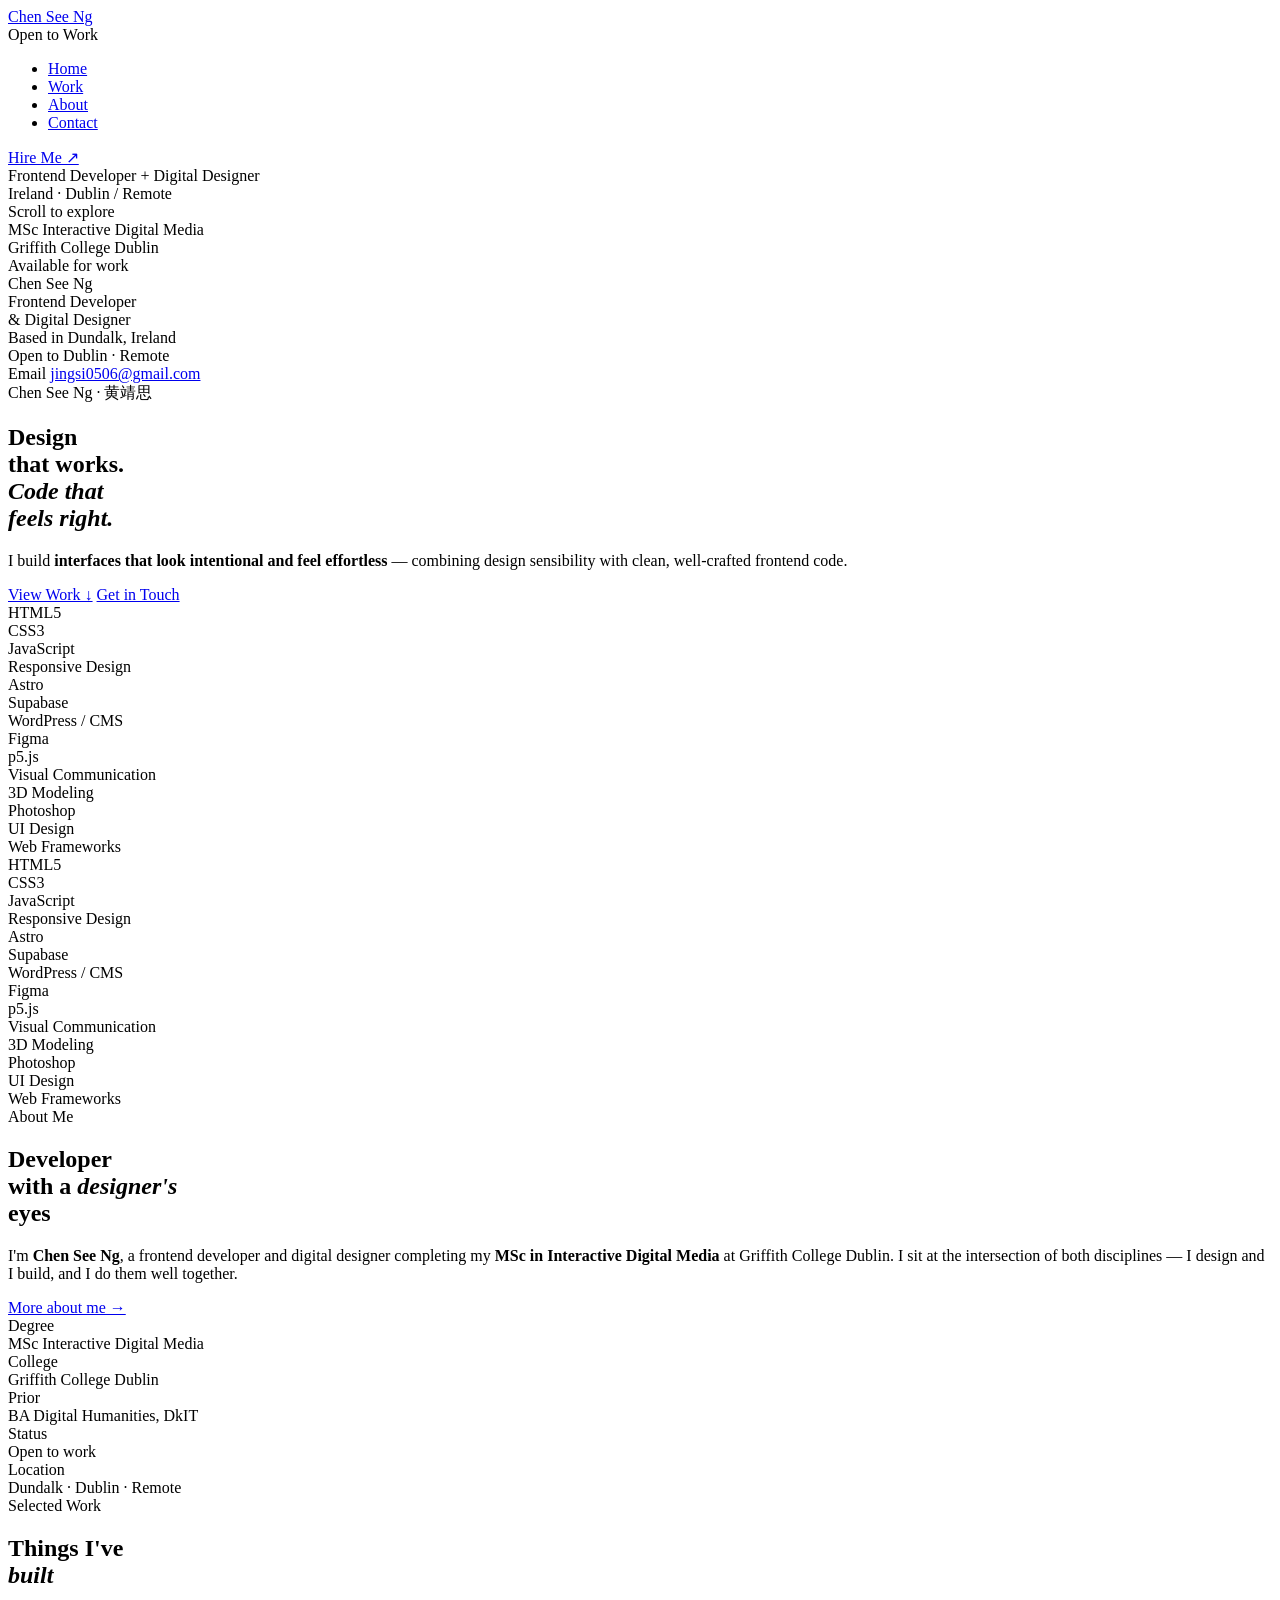
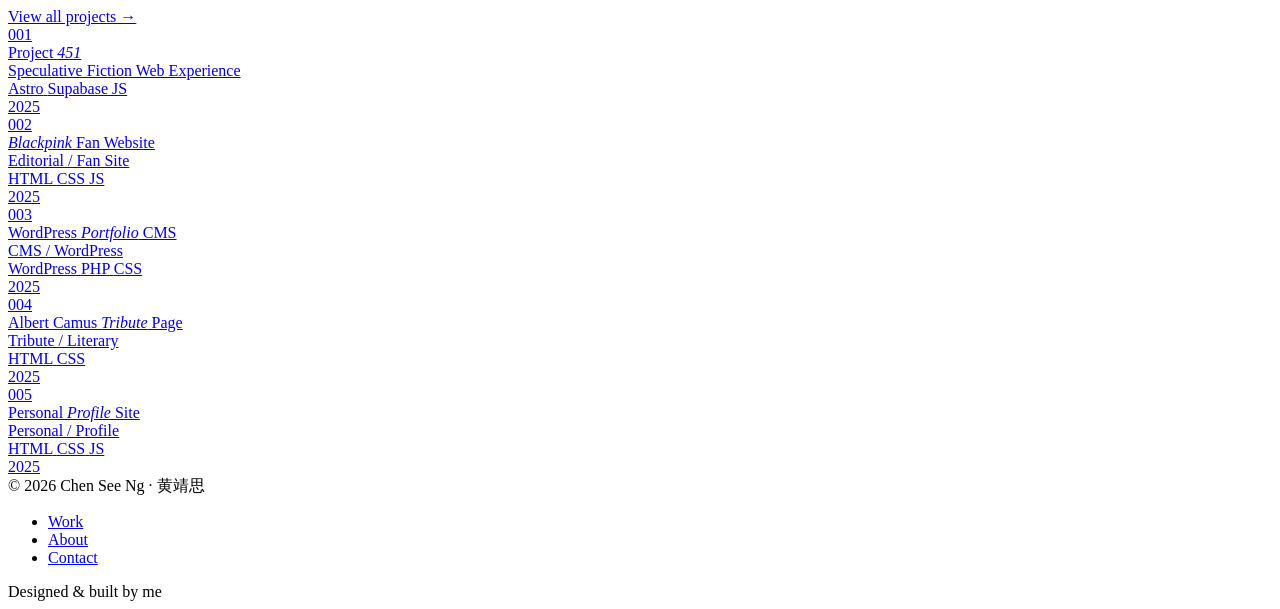
==== index.html @ 9a0c1915 "first upload" ====
<!DOCTYPE html>
<html lang="en">
<head>
  <meta charset="UTF-8">
  <meta name="viewport" content="width=device-width, initial-scale=1.0">
  <title>Chen See Ng — Frontend Developer & Digital Designer</title>
  <meta name="description" content="Frontend Developer & Digital Designer based in Ireland. MSc Interactive Digital Media. Available for work in Dublin and remote.">
  <link rel="preconnect" href="https://fonts.googleapis.com">
  <link href="https://fonts.googleapis.com/css2?family=Fraunces:ital,opsz,wght@0,9..144,300;0,9..144,400;1,9..144,300;1,9..144,400&family=Geist+Mono:wght@300;400;500&family=Geist:wght@300;400;500;600&display=swap" rel="stylesheet">
  <link rel="stylesheet" href="style.css">
</head>
<body>

  <div id="cur"></div>
  <div id="cur-ring"></div>

  <nav class="nav">
    <div class="nav-left">
      <a href="index.html" class="nav-logo">Chen See Ng</a>
      <div class="nav-badge"><div class="status-dot"></div>Open to Work</div>
    </div>
    <ul class="nav-links">
        <li><a href="index.html">Home</a> </li>
        <li><a href="work.html">Work</a></li>
        <li><a href="about.html">About</a></li>
        <li><a href="contact.html">Contact</a></li>
    </ul>
    <a href="contact.html" class="nav-cta">Hire Me ↗</a>
  </nav>

  <section id="hero">
    <div class="hero-bg-grid"></div>
    <div class="hero-orb"></div>

    <div class="hero-meta">
      <div>
        <div class="hero-meta-tag">Frontend Developer <span>+</span> Digital Designer</div>
        <div class="hero-meta-tag">Ireland · Dublin / Remote</div>
        <div class="hero-scroll-hint">
          <div class="hero-scroll-line"></div>
          Scroll to explore
        </div>
      </div>
      <div class="hero-meta-tag hero-meta-right">
        MSc Interactive Digital Media<br>
        Griffith College Dublin
      </div>
    </div>

    <div class="hero-card">
      <div class="hero-card-top">
        <div class="hero-card-dot"></div>
        <span class="hero-card-status">Available for work</span>
      </div>
      <div class="hero-card-name">Chen See Ng</div>
      <div class="hero-card-role">Frontend Developer<br>& Digital Designer</div>
      <div class="hero-card-divider"></div>
      <div class="hero-card-row">
        <span class="hero-card-label">Based in</span>
        <span class="hero-card-val">Dundalk, Ireland</span>
      </div>
      <div class="hero-card-row">
        <span class="hero-card-label">Open to</span>
        <span class="hero-card-val">Dublin · Remote</span>
      </div>
      <div class="hero-card-row">
        <span class="hero-card-label">Email</span>
        <a href="mailto:jingsi0506@gmail.com" class="hero-card-link">jingsi0506@gmail.com</a>
      </div>
    </div>

    <div class="hero-content">
      <div class="hero-eyebrow">Chen See Ng · 黄靖思</div>
      <h1 class="hero-h1">
        Design<br>
        that <span class="ac">works.</span><br>
        <em>Code that</em><br>
        <em>feels right.</em>
      </h1>
      <div class="hero-bottom">
        <p class="hero-desc">
          I build <strong>interfaces that look intentional and feel effortless</strong> —
          combining design sensibility with clean, well-crafted frontend code.
        </p>
        <div class="hero-actions">
          <a href="work.html" class="btn-primary">View Work ↓</a>
          <a href="contact.html" class="btn-ghost">Get in Touch</a>
        </div>
      </div>
    </div>
  </section>

  <div class="marquee-outer">
    <div class="marquee-track">
      <div class="marquee-item">HTML5</div>
      <div class="marquee-item">CSS3</div>
      <div class="marquee-item">JavaScript</div>
      <div class="marquee-item">Responsive Design</div>
      <div class="marquee-item">Astro</div>
      <div class="marquee-item">Supabase</div>
      <div class="marquee-item">WordPress / CMS</div>
      <div class="marquee-item">Figma</div>
      <div class="marquee-item">p5.js</div>
      <div class="marquee-item">Visual Communication</div>
      <div class="marquee-item">3D Modeling</div>
      <div class="marquee-item">Photoshop</div>
      <div class="marquee-item">UI Design</div>
      <div class="marquee-item">Web Frameworks</div>

      <div class="marquee-item">HTML5</div>
      <div class="marquee-item">CSS3</div>
      <div class="marquee-item">JavaScript</div>
      <div class="marquee-item">Responsive Design</div>
      <div class="marquee-item">Astro</div>
      <div class="marquee-item">Supabase</div>
      <div class="marquee-item">WordPress / CMS</div>
      <div class="marquee-item">Figma</div>
      <div class="marquee-item">p5.js</div>
      <div class="marquee-item">Visual Communication</div>
      <div class="marquee-item">3D Modeling</div>
      <div class="marquee-item">Photoshop</div>
      <div class="marquee-item">UI Design</div>
      <div class="marquee-item">Web Frameworks</div>
    </div>
  </div>

  <section class="about-preview">
    <div class="reveal">
      <div class="ap-label">About Me</div>
      <h2 class="ap-title">Developer<br>with a <em>designer's</em><br>eyes</h2>
      <p class="ap-body">
        I'm <strong>Chen See Ng</strong>, a frontend developer and digital designer
        completing my <strong>MSc in Interactive Digital Media</strong> at Griffith College Dublin.
        I sit at the intersection of both disciplines — I design and I build, and I do them well together.
      </p>
      <a href="about.html" class="btn-text">More about me →</a>
    </div>
    <div class="reveal">
      <div class="ap-cv-card">
        <div class="ap-cv-row">
          <div class="ap-cv-label">Degree</div>
          <div class="ap-cv-val">MSc Interactive Digital Media</div>
        </div>
        <div class="ap-cv-row">
          <div class="ap-cv-label">College</div>
          <div class="ap-cv-val">Griffith College Dublin</div>
        </div>
        <div class="ap-cv-row">
          <div class="ap-cv-label">Prior</div>
          <div class="ap-cv-val">BA Digital Humanities, DkIT</div>
        </div>
        <div class="ap-cv-divider"></div>
        <div class="ap-cv-row">
          <div class="ap-cv-label">Status</div>
          <div class="ap-cv-val ap-cv-available">
            <span class="ap-cv-dot"></span>Open to work
          </div>
        </div>
        <div class="ap-cv-row">
          <div class="ap-cv-label">Location</div>
          <div class="ap-cv-val">Dundalk · Dublin · Remote</div>
        </div>
      </div>
    </div>
  </section>

  <section class="work-preview">
    <div class="wp-header reveal">
      <div>
        <div class="section-num">Selected Work</div>
        <h2 class="section-h2">Things I've<br><em>built</em></h2>
      </div>
      <a href="work.html" class="btn-text">View all projects →</a>
    </div>

    <div class="proj-list">
      <a href="project451.html" class="proj-row reveal">
        <span class="proj-row-num">001</span>
        <div class="proj-row-info">
          <div class="proj-row-name">Project <em>451</em></div>
          <div class="proj-row-type">Speculative Fiction Web Experience</div>
        </div>
        <div class="proj-row-tags">
          <span class="proj-row-tag">Astro</span>
          <span class="proj-row-tag">Supabase</span>
          <span class="proj-row-tag">JS</span>
        </div>
        <div class="proj-row-year">2025</div>
      </a>
      <a href="blackpink.html" class="proj-row reveal">
        <span class="proj-row-num">002</span>
        <div class="proj-row-info">
          <div class="proj-row-name"><em>Blackpink</em> Fan Website</div>
          <div class="proj-row-type">Editorial / Fan Site</div>
        </div>
        <div class="proj-row-tags">
          <span class="proj-row-tag">HTML</span>
          <span class="proj-row-tag">CSS</span>
          <span class="proj-row-tag">JS</span>
        </div>
        <div class="proj-row-year">2025</div>
      </a>
      <a href="wordpress.html" class="proj-row reveal">
        <span class="proj-row-num">003</span>
        <div class="proj-row-info">
          <div class="proj-row-name">WordPress <em>Portfolio</em> CMS</div>
          <div class="proj-row-type">CMS / WordPress</div>
        </div>
        <div class="proj-row-tags">
          <span class="proj-row-tag">WordPress</span>
          <span class="proj-row-tag">PHP</span>
          <span class="proj-row-tag">CSS</span>
        </div>
        <div class="proj-row-year">2025</div>
      </a>
      <a href="camus.html" class="proj-row reveal">
        <span class="proj-row-num">004</span>
        <div class="proj-row-info">
          <div class="proj-row-name">Albert Camus <em>Tribute</em> Page</div>
          <div class="proj-row-type">Tribute / Literary</div>
        </div>
        <div class="proj-row-tags">
          <span class="proj-row-tag">HTML</span>
          <span class="proj-row-tag">CSS</span>
        </div>
        <div class="proj-row-year">2025</div>
      </a>
      <a href="profile.html" class="proj-row reveal">
        <span class="proj-row-num">005</span>
        <div class="proj-row-info">
          <div class="proj-row-name">Personal <em>Profile</em> Site</div>
          <div class="proj-row-type">Personal / Profile</div>
        </div>
        <div class="proj-row-tags">
          <span class="proj-row-tag">HTML</span>
          <span class="proj-row-tag">CSS</span>
          <span class="proj-row-tag">JS</span>
        </div>
        <div class="proj-row-year">2025</div>
      </a>
    </div>
  </section>

  <footer class="site-footer">
    <div class="footer-l">&copy; 2026 Chen See Ng · 黄靖思</div>
    <ul class="footer-nav">
      <li><a href="work.html">Work</a></li>
      <li><a href="about.html">About</a></li>
      <li><a href="contact.html">Contact</a></li>
    </ul>
    <div class="footer-r">Designed & built <span>by me</span></div>
  </footer>

  <script src="main.js"></script>
</body>
</html>
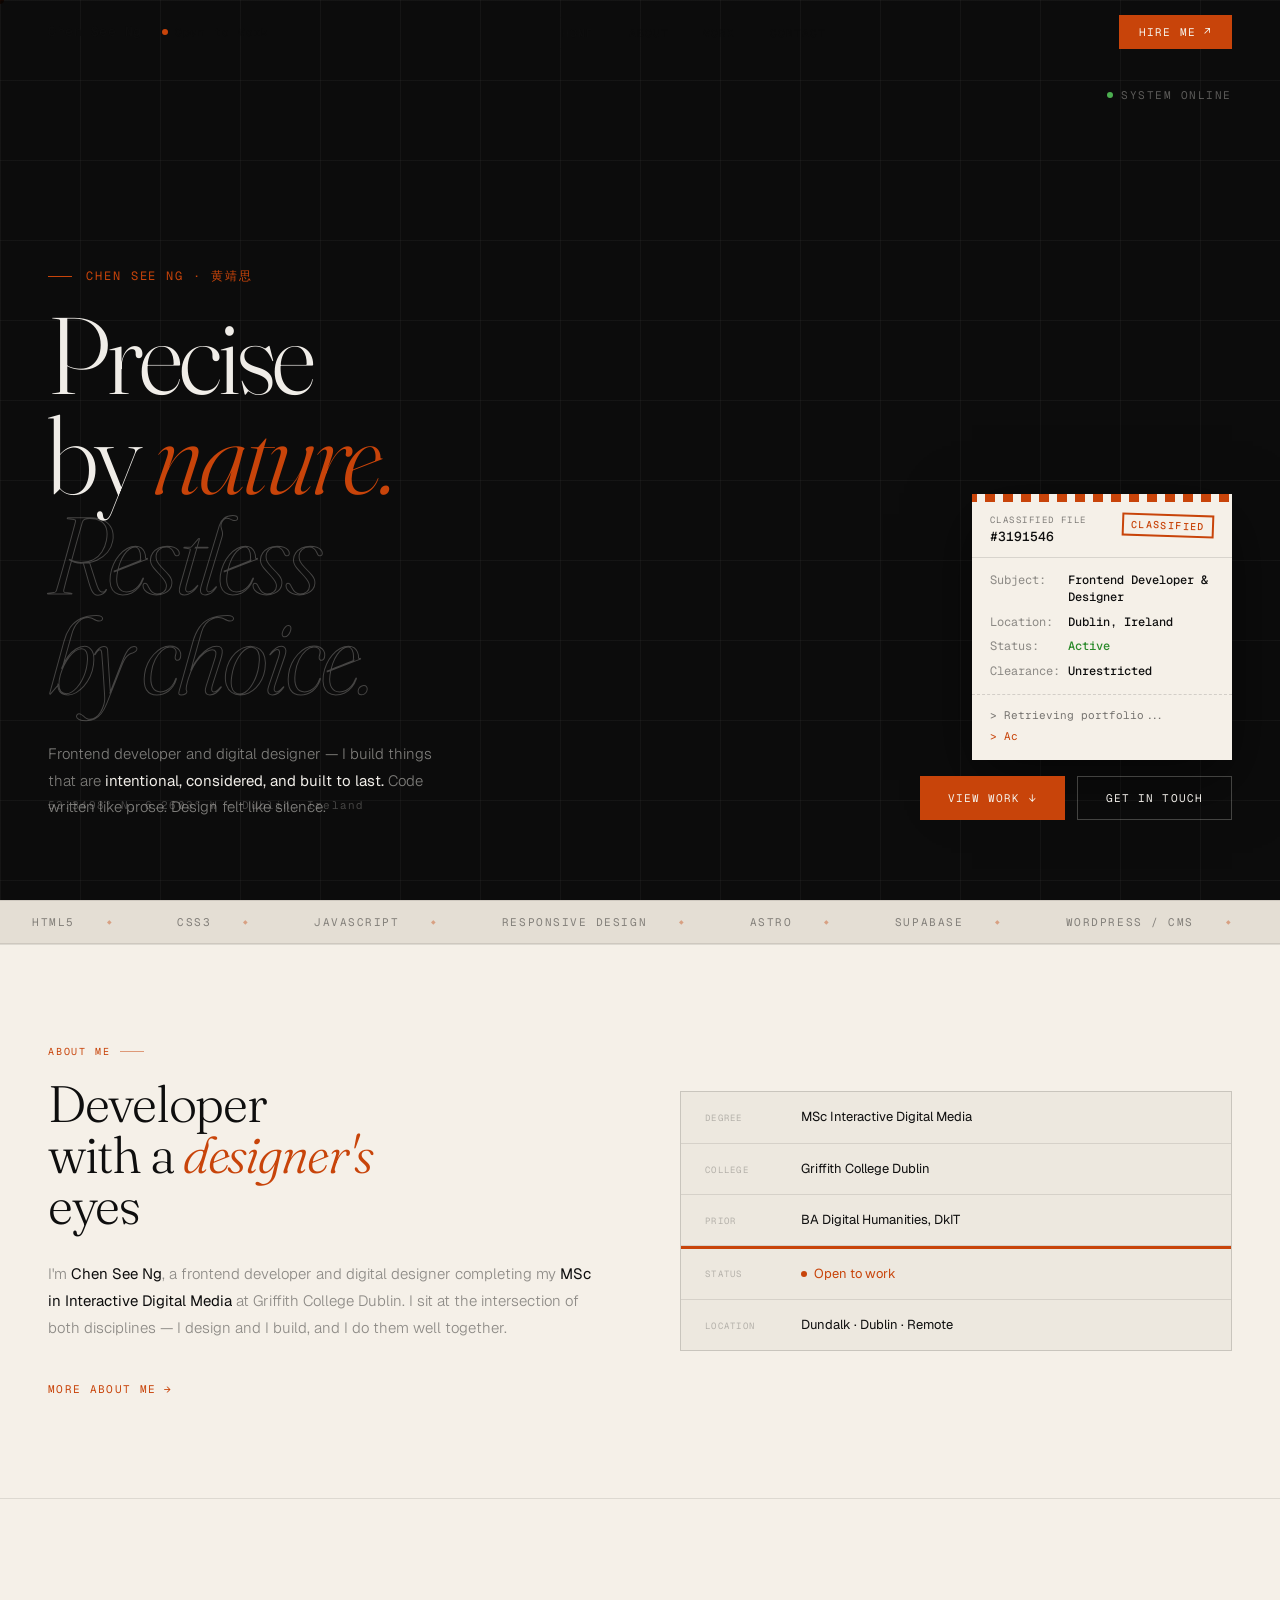
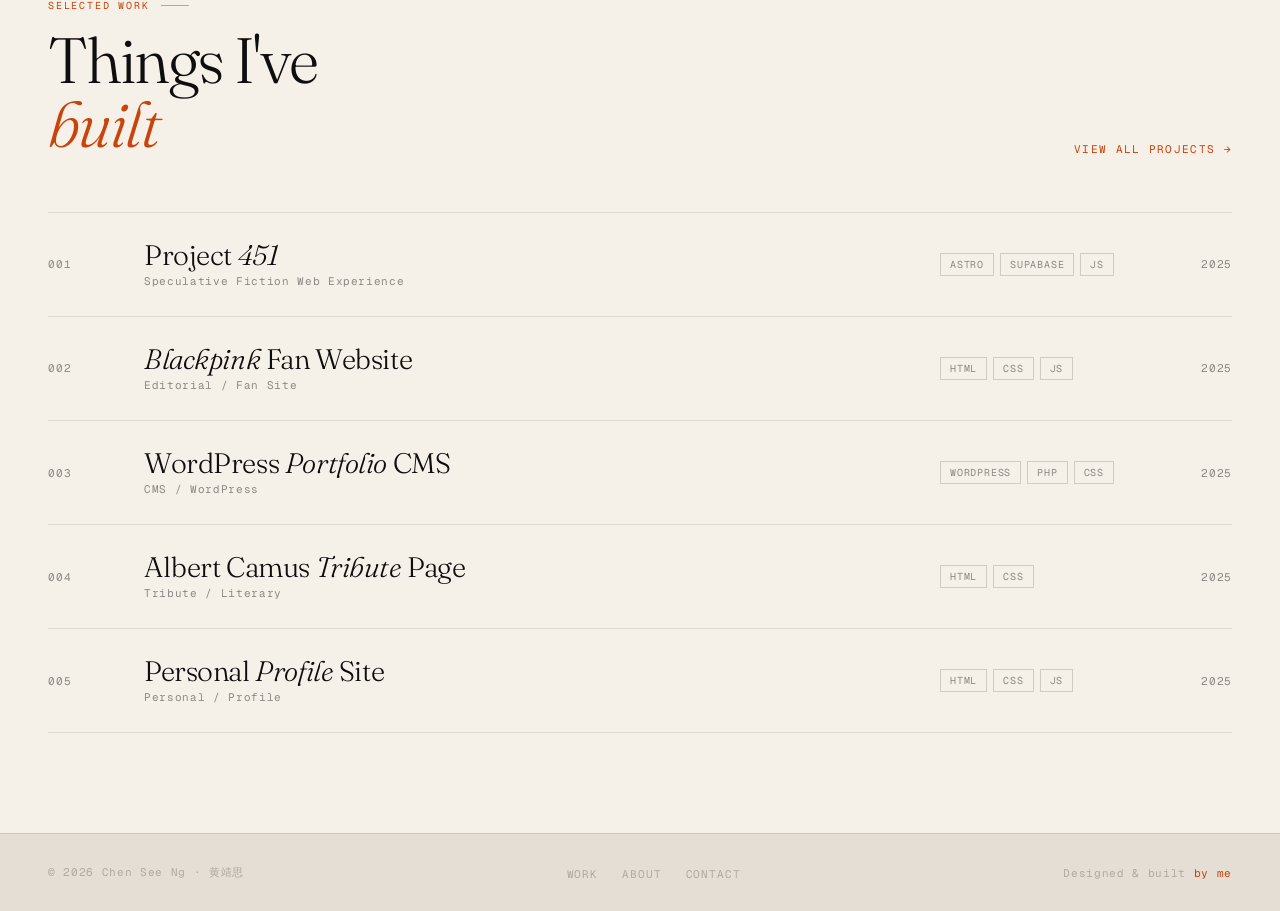
==== commit fd1abfb7: "js" ====
--- a/index.html
+++ b/index.html
@@ -21,8 +21,8 @@
     </div>
     <ul class="nav-links">
         <li><a href="index.html">Home</a> </li>
+        <li><a href="about.html">About</a></li>
         <li><a href="work.html">Work</a></li>
-        <li><a href="about.html">About</a></li>
         <li><a href="contact.html">Contact</a></li>
     </ul>
     <a href="contact.html" class="nav-cta">Hire Me ↗</a>
@@ -30,57 +30,59 @@
 
   <section id="hero">
     <div class="hero-bg-grid"></div>
-    <div class="hero-orb"></div>
-
-    <div class="hero-meta">
-      <div>
-        <div class="hero-meta-tag">Frontend Developer <span>+</span> Digital Designer</div>
-        <div class="hero-meta-tag">Ireland · Dublin / Remote</div>
-        <div class="hero-scroll-hint">
-          <div class="hero-scroll-line"></div>
-          Scroll to explore
-        </div>
-      </div>
-      <div class="hero-meta-tag hero-meta-right">
-        MSc Interactive Digital Media<br>
-        Griffith College Dublin
-      </div>
-    </div>
-
-    <div class="hero-card">
-      <div class="hero-card-top">
-        <div class="hero-card-dot"></div>
-        <span class="hero-card-status">Available for work</span>
-      </div>
-      <div class="hero-card-name">Chen See Ng</div>
-      <div class="hero-card-role">Frontend Developer<br>& Digital Designer</div>
-      <div class="hero-card-divider"></div>
-      <div class="hero-card-row">
-        <span class="hero-card-label">Based in</span>
-        <span class="hero-card-val">Dundalk, Ireland</span>
-      </div>
-      <div class="hero-card-row">
-        <span class="hero-card-label">Open to</span>
-        <span class="hero-card-val">Dublin · Remote</span>
-      </div>
-      <div class="hero-card-row">
-        <span class="hero-card-label">Email</span>
-        <a href="mailto:jingsi0506@gmail.com" class="hero-card-link">jingsi0506@gmail.com</a>
+
+    <div class="hero-sys-status">
+      <span class="hero-sys-dot"></span>SYSTEM ONLINE
+    </div>
+
+    <div class="hero-coords">53.3498° N, 6.2603° W — Dublin, Ireland</div>
+
+    <!-- CLASSIFIED FILE card -->
+    <div class="classified-card">
+      <div class="classified-card-header">
+        <div class="classified-card-file">
+          <div class="classified-card-file-label">CLASSIFIED FILE</div>
+          <div class="classified-card-file-num">#3191546</div>
+        </div>
+        <div class="classified-stamp">CLASSIFIED</div>
+      </div>
+      <div class="classified-card-body">
+        <div class="classified-row">
+          <span class="classified-key">Subject:</span>
+          <span class="classified-val">Frontend Developer & Designer</span>
+        </div>
+        <div class="classified-row">
+          <span class="classified-key">Location:</span>
+          <span class="classified-val">Dublin, Ireland</span>
+        </div>
+        <div class="classified-row">
+          <span class="classified-key">Status:</span>
+          <span class="classified-val classified-val-active">Active</span>
+        </div>
+        <div class="classified-row">
+          <span class="classified-key">Clearance:</span>
+          <span class="classified-val">Unrestricted</span>
+        </div>
+      </div>
+      <div class="classified-terminal-lines">
+        <div class="ctl" data-text="> Retrieving portfolio..."></div>
+        <div class="ctl" data-text="> Access granted."></div>
       </div>
     </div>
 
     <div class="hero-content">
       <div class="hero-eyebrow">Chen See Ng · 黄靖思</div>
       <h1 class="hero-h1">
-        Design<br>
-        that <span class="ac">works.</span><br>
-        <em>Code that</em><br>
-        <em>feels right.</em>
+        Precise<br>
+        by <span class="ac">nature.</span><br>
+        <em>Restless</em><br>
+        <em>by choice.</em>
       </h1>
       <div class="hero-bottom">
         <p class="hero-desc">
-          I build <strong>interfaces that look intentional and feel effortless</strong> —
-          combining design sensibility with clean, well-crafted frontend code.
+          Frontend developer and digital designer — I build things that are
+          <strong>intentional, considered, and built to last.</strong>
+          Code written like prose. Design felt like silence.
         </p>
         <div class="hero-actions">
           <a href="work.html" class="btn-primary">View Work ↓</a>
@@ -90,6 +92,7 @@
     </div>
   </section>
 
+  <!-- MARQUEE -->
   <div class="marquee-outer">
     <div class="marquee-track">
       <div class="marquee-item">HTML5</div>
@@ -106,7 +109,7 @@
       <div class="marquee-item">Photoshop</div>
       <div class="marquee-item">UI Design</div>
       <div class="marquee-item">Web Frameworks</div>
-
+      <!-- duplicate for seamless loop -->
       <div class="marquee-item">HTML5</div>
       <div class="marquee-item">CSS3</div>
       <div class="marquee-item">JavaScript</div>
@@ -124,6 +127,7 @@
     </div>
   </div>
 
+  <!-- ABOUT PREVIEW -->
   <section class="about-preview">
     <div class="reveal">
       <div class="ap-label">About Me</div>
@@ -164,6 +168,7 @@
     </div>
   </section>
 
+  <!-- WORK PREVIEW -->
   <section class="work-preview">
     <div class="wp-header reveal">
       <div>
@@ -174,7 +179,7 @@
     </div>
 
     <div class="proj-list">
-      <a href="project451.html" class="proj-row reveal">
+      <a href="case-study-project451.html" class="proj-row reveal">
         <span class="proj-row-num">001</span>
         <div class="proj-row-info">
           <div class="proj-row-name">Project <em>451</em></div>
@@ -187,7 +192,7 @@
         </div>
         <div class="proj-row-year">2025</div>
       </a>
-      <a href="blackpink.html" class="proj-row reveal">
+      <a href="case-study-blackpink.html" class="proj-row reveal">
         <span class="proj-row-num">002</span>
         <div class="proj-row-info">
           <div class="proj-row-name"><em>Blackpink</em> Fan Website</div>
@@ -200,7 +205,7 @@
         </div>
         <div class="proj-row-year">2025</div>
       </a>
-      <a href="wordpress.html" class="proj-row reveal">
+      <a href="case-study-wordpress.html" class="proj-row reveal">
         <span class="proj-row-num">003</span>
         <div class="proj-row-info">
           <div class="proj-row-name">WordPress <em>Portfolio</em> CMS</div>
@@ -213,7 +218,7 @@
         </div>
         <div class="proj-row-year">2025</div>
       </a>
-      <a href="camus.html" class="proj-row reveal">
+      <a href="case-study-camus.html" class="proj-row reveal">
         <span class="proj-row-num">004</span>
         <div class="proj-row-info">
           <div class="proj-row-name">Albert Camus <em>Tribute</em> Page</div>
@@ -225,7 +230,7 @@
         </div>
         <div class="proj-row-year">2025</div>
       </a>
-      <a href="profile.html" class="proj-row reveal">
+      <a href="case-study-profile.html" class="proj-row reveal">
         <span class="proj-row-num">005</span>
         <div class="proj-row-info">
           <div class="proj-row-name">Personal <em>Profile</em> Site</div>
--- a/style.css
+++ b/style.css
@@ -0,0 +1,2284 @@
+/* ============================================================
+   00. RESET & CSS VARIABLES
+   ============================================================ */
+
+*, *::before, *::after {
+  margin: 0;
+  padding: 0;
+  box-sizing: border-box;
+}
+
+:root {
+  --bg:      #F5F0E8;
+  --bg2:     #EDE8DF;
+  --bg3:     #E4DED4;
+  --ink:     #0E0E0E;
+  --line:    rgba(14, 14, 14, 0.10);
+  --line2:   rgba(14, 14, 14, 0.16);
+  --muted:   rgba(14, 14, 14, 0.45);
+  --muted2:  rgba(14, 14, 14, 0.25);
+  --accent:  #C8440A;
+  --accent2: rgba(200, 68, 10, 0.10);
+  --accent3: rgba(200, 68, 10, 0.06);
+  --serif:   'Fraunces', Georgia, serif;
+  --mono:    'Geist Mono', monospace;
+  --sans:    'Geist', system-ui, sans-serif;
+}
+
+
+/* ============================================================
+   01. BASE ELEMENTS
+   ============================================================ */
+
+html {
+  scroll-behavior: smooth;
+  font-size: 16px;
+}
+
+body {
+  background: var(--bg);
+  color: var(--ink);
+  font-family: var(--sans);
+  overflow-x: hidden;
+  cursor: none;
+  -webkit-font-smoothing: antialiased;
+  -moz-osx-font-smoothing: grayscale;
+}
+
+img {
+  display: block;
+  max-width: 100%;
+}
+
+a {
+  color: inherit;
+}
+
+::-webkit-scrollbar        { width: 3px; }
+::-webkit-scrollbar-track  { background: var(--bg); }
+::-webkit-scrollbar-thumb  { background: rgba(14, 14, 14, 0.18); }
+
+
+/* ============================================================
+   02. CURSOR
+   ============================================================ */
+
+#cur {
+  position: fixed;
+  z-index: 9999;
+  width: 8px;
+  height: 8px;
+  background: var(--accent);
+  border-radius: 50%;
+  pointer-events: none;
+  transform: translate(-50%, -50%);
+  transition: width 0.2s, height 0.2s;
+  mix-blend-mode: multiply;
+}
+
+#cur-ring {
+  position: fixed;
+  z-index: 9998;
+  width: 32px;
+  height: 32px;
+  border: 1px solid rgba(200, 68, 10, 0.30);
+  border-radius: 50%;
+  pointer-events: none;
+  transform: translate(-50%, -50%);
+  transition: width 0.3s ease, height 0.3s ease, opacity 0.3s, border-color 0.3s;
+}
+
+.cursor-grow #cur-ring {
+  width: 56px;
+  height: 56px;
+  opacity: 0.5;
+  border-color: rgba(200, 68, 10, 0.4);
+}
+
+
+/* ============================================================
+   03. NAVIGATION
+   ============================================================ */
+
+.nav {
+  position: fixed;
+  top: 0;
+  left: 0;
+  right: 0;
+  z-index: 200;
+  padding: 0 48px;
+  height: 64px;
+  display: flex;
+  align-items: center;
+  justify-content: space-between;
+  border-bottom: 1px solid transparent;
+  transition: border-color 0.4s, background 0.4s, backdrop-filter 0.4s;
+}
+
+.nav.scrolled {
+  border-color: var(--line);
+  background: rgba(245, 240, 232, 0.88);
+  backdrop-filter: blur(16px);
+  -webkit-backdrop-filter: blur(16px);
+}
+
+.nav-left {
+  display: flex;
+  align-items: center;
+  gap: 20px;
+}
+
+.nav-logo {
+  font-family: var(--mono);
+  font-size: 13px;
+  color: var(--ink);
+  letter-spacing: 0.04em;
+  text-decoration: none;
+  transition: opacity 0.2s;
+}
+
+.nav-logo:hover {
+  opacity: 0.6;
+}
+
+.nav-badge {
+  display: flex;
+  align-items: center;
+  gap: 7px;
+  font-family: var(--mono);
+  font-size: 11px;
+  letter-spacing: 0.08em;
+  color: var(--muted);
+}
+
+.status-dot {
+  width: 6px;
+  height: 6px;
+  border-radius: 50%;
+  background: var(--accent);
+  flex-shrink: 0;
+  animation: dotPulse 2.5s ease-in-out infinite;
+}
+
+@keyframes dotPulse {
+  0%, 100% { box-shadow: 0 0 0 0   rgba(200, 68, 10, 0.4); }
+  50%       { box-shadow: 0 0 0 5px rgba(200, 68, 10, 0); }
+}
+
+.nav-links {
+  display: flex;
+  gap: 4px;
+  list-style: none;
+}
+
+.nav-links a {
+  font-family: var(--mono);
+  font-size: 11px;
+  letter-spacing: 0.10em;
+  text-transform: uppercase;
+  color: var(--muted);
+  text-decoration: none;
+  padding: 8px 14px;
+  border: 1px solid transparent;
+  transition: color 0.2s, border-color 0.2s;
+}
+
+.nav-links a:hover,
+.nav-links a.active {
+  color: var(--ink);
+  border-color: var(--line2);
+}
+
+.nav-cta {
+  font-family: var(--mono);
+  font-size: 11px;
+  letter-spacing: 0.10em;
+  text-transform: uppercase;
+  color: #F5F0E8;
+  background: var(--accent);
+  padding: 10px 20px;
+  text-decoration: none;
+  transition: opacity 0.2s, transform 0.2s;
+}
+
+.nav-cta:hover {
+  opacity: 0.85;
+  transform: translateY(-1px);
+}
+
+
+/* ============================================================
+   04. BUTTONS
+   ============================================================ */
+
+.btn-primary {
+  font-family: var(--mono);
+  font-size: 11px;
+  letter-spacing: 0.10em;
+  text-transform: uppercase;
+  color: #F5F0E8;
+  background: var(--accent);
+  padding: 14px 28px;
+  text-decoration: none;
+  display: inline-flex;
+  align-items: center;
+  gap: 10px;
+  border: none;
+  cursor: pointer;
+  transition: opacity 0.2s, transform 0.2s;
+}
+
+.btn-primary:hover {
+  opacity: 0.85;
+  transform: translateY(-1px);
+}
+
+.btn-ghost {
+  font-family: var(--mono);
+  font-size: 11px;
+  letter-spacing: 0.10em;
+  text-transform: uppercase;
+  color: var(--ink);
+  background: transparent;
+  border: 1px solid var(--line2);
+  padding: 14px 28px;
+  text-decoration: none;
+  display: inline-flex;
+  align-items: center;
+  gap: 10px;
+  cursor: pointer;
+  transition: background 0.2s, border-color 0.2s;
+}
+
+.btn-ghost:hover {
+  background: var(--bg3);
+  border-color: var(--ink);
+}
+
+.btn-text {
+  font-family: var(--mono);
+  font-size: 11px;
+  letter-spacing: 0.12em;
+  text-transform: uppercase;
+  color: var(--accent);
+  text-decoration: none;
+  display: inline-flex;
+  align-items: center;
+  gap: 8px;
+  transition: gap 0.2s;
+}
+
+.btn-text:hover {
+  gap: 14px;
+}
+
+
+/* ============================================================
+   05. REVEAL ANIMATION
+   ============================================================ */
+
+.reveal {
+  opacity: 0;
+  transform: translateY(24px);
+  transition: opacity 0.7s ease, transform 0.7s cubic-bezier(0.16, 1, 0.3, 1);
+}
+
+.reveal.in {
+  opacity: 1;
+  transform: translateY(0);
+}
+
+
+/* ============================================================
+   06. SITE FOOTER
+   ============================================================ */
+
+.site-footer {
+  border-top: 1px solid var(--line);
+  padding: 28px 48px;
+  display: flex;
+  justify-content: space-between;
+  align-items: center;
+  background: var(--bg3);
+}
+
+.footer-l,
+.footer-r {
+  font-family: var(--mono);
+  font-size: 11px;
+  color: var(--muted2);
+  letter-spacing: 0.06em;
+}
+
+.footer-r span {
+  color: var(--accent);
+}
+
+.footer-nav {
+  display: flex;
+  gap: 24px;
+  list-style: none;
+}
+
+.footer-nav a {
+  font-family: var(--mono);
+  font-size: 11px;
+  letter-spacing: 0.08em;
+  text-transform: uppercase;
+  color: var(--muted2);
+  text-decoration: none;
+  transition: color 0.2s;
+}
+
+.footer-nav a:hover {
+  color: var(--ink);
+}
+
+
+/* ============================================================
+   07. index.html — HERO
+   ============================================================ */
+
+#hero {
+  min-height: 100vh;
+  display: flex;
+  flex-direction: column;
+  justify-content: flex-end;
+  padding: 0 48px 80px;
+  position: relative;
+  overflow: hidden;
+  background: #0C0C0C;
+  color: #F0EDE8;
+}
+
+.hero-bg-grid {
+  position: absolute;
+  inset: 0;
+  pointer-events: none;
+  background-image:
+    linear-gradient(rgba(240, 237, 232, 0.04) 1px, transparent 1px),
+    linear-gradient(90deg, rgba(240, 237, 232, 0.04) 1px, transparent 1px);
+  background-size: 80px 80px;
+}
+
+/* System status top-right */
+.hero-sys-status {
+  position: absolute;
+  top: 88px;
+  right: 48px;
+  font-family: var(--mono);
+  font-size: 11px;
+  letter-spacing: 0.14em;
+  text-transform: uppercase;
+  color: rgba(240, 237, 232, 0.35);
+  display: flex;
+  align-items: center;
+  gap: 8px;
+  opacity: 0;
+  animation: fadeIn 0.8s 0.6s forwards;
+}
+
+.hero-sys-dot {
+  width: 6px;
+  height: 6px;
+  border-radius: 50%;
+  background: #4CAF50;
+  animation: dotPulse 2.5s ease-in-out infinite;
+}
+
+/* Coordinates bottom-left */
+.hero-coords {
+  position: absolute;
+  bottom: 88px;
+  left: 48px;
+  font-family: var(--mono);
+  font-size: 11px;
+  letter-spacing: 0.10em;
+  color: rgba(240, 237, 232, 0.25);
+  opacity: 0;
+  animation: fadeIn 0.8s 1.2s forwards;
+}
+
+@keyframes fadeIn {
+  from { opacity: 0; }
+  to   { opacity: 1; }
+}
+
+/* CLASSIFIED FILE card */
+.classified-card {
+  position: absolute;
+  right: 48px;
+  bottom: 140px;
+  width: 260px;
+  background: #F5F0E8;
+  color: #0E0E0E;
+  opacity: 0;
+  animation: fadeIn 0.8s 0.9s forwards;
+  box-shadow: 0 20px 60px rgba(0,0,0,0.5);
+}
+
+.classified-card-header {
+  display: flex;
+  justify-content: space-between;
+  align-items: flex-start;
+  padding: 16px 18px 12px;
+  border-bottom: 1px solid rgba(14,14,14,0.12);
+  /* Red stripe top */
+  background: repeating-linear-gradient(
+    90deg,
+    #C8440A 0px, #C8440A 10px,
+    #F5F0E8 10px, #F5F0E8 18px
+  );
+  background-size: 18px 8px;
+  background-repeat: repeat-x;
+  background-position: top;
+  padding-top: 20px;
+}
+
+.classified-card-file-label {
+  font-family: var(--mono);
+  font-size: 9px;
+  letter-spacing: 0.16em;
+  text-transform: uppercase;
+  color: rgba(14,14,14,0.5);
+}
+
+.classified-card-file-num {
+  font-family: var(--mono);
+  font-size: 13px;
+  font-weight: 500;
+  color: #0E0E0E;
+  margin-top: 2px;
+}
+
+.classified-stamp {
+  font-family: var(--mono);
+  font-size: 10px;
+  letter-spacing: 0.14em;
+  color: #C8440A;
+  border: 2px solid #C8440A;
+  padding: 3px 7px;
+  font-weight: 500;
+  transform: rotate(2deg);
+  flex-shrink: 0;
+}
+
+.classified-card-body {
+  padding: 14px 18px;
+  border-bottom: 1px dashed rgba(14,14,14,0.15);
+}
+
+.classified-row {
+  display: flex;
+  gap: 8px;
+  margin-bottom: 8px;
+  font-family: var(--mono);
+  font-size: 12px;
+  line-height: 1.4;
+}
+
+.classified-row:last-child {
+  margin-bottom: 0;
+}
+
+.classified-key {
+  color: rgba(14,14,14,0.45);
+  flex-shrink: 0;
+  width: 70px;
+}
+
+.classified-val {
+  color: #0E0E0E;
+  font-weight: 500;
+}
+
+.classified-val-active {
+  color: #2a8a2a;
+}
+
+.classified-terminal-lines {
+  padding: 12px 18px 16px;
+  display: flex;
+  flex-direction: column;
+  gap: 4px;
+}
+
+.ctl {
+  font-family: var(--mono);
+  font-size: 11px;
+  color: rgba(14,14,14,0.55);
+  line-height: 1.5;
+  min-height: 1em;
+}
+
+.ctl:last-child {
+  color: #C8440A;
+}
+
+/* Hero text — on dark bg */
+.hero-content {
+  position: relative;
+  z-index: 2;
+  opacity: 0;
+  animation: heroReveal 0.9s 0.15s cubic-bezier(0.16, 1, 0.3, 1) forwards;
+}
+
+@keyframes heroReveal {
+  from { opacity: 0; transform: translateY(40px); }
+  to   { opacity: 1; transform: translateY(0); }
+}
+
+.hero-eyebrow {
+  font-family: var(--mono);
+  font-size: 12px;
+  letter-spacing: 0.16em;
+  text-transform: uppercase;
+  color: var(--accent);
+  margin-bottom: 20px;
+  display: flex;
+  align-items: center;
+  gap: 14px;
+}
+
+.hero-eyebrow::before {
+  content: '';
+  display: inline-block;
+  width: 24px;
+  height: 1px;
+  background: var(--accent);
+}
+
+.hero-h1 {
+  font-family: var(--serif);
+  font-size: clamp(56px, 8.5vw, 128px);
+  font-weight: 300;
+  line-height: 0.92;
+  letter-spacing: -0.03em;
+  margin-bottom: 36px;
+  color: #F0EDE8;
+}
+
+.hero-h1 em {
+  font-style: italic;
+  color: transparent;
+  -webkit-text-stroke: 1px rgba(240, 237, 232, 0.25);
+}
+
+.hero-h1 .ac {
+  font-style: italic;
+  color: var(--accent);
+  -webkit-text-stroke: 0;
+}
+
+.hero-bottom {
+  display: flex;
+  align-items: flex-end;
+  justify-content: space-between;
+  gap: 48px;
+}
+
+.hero-desc {
+  font-family: var(--sans);
+  font-size: 15px;
+  line-height: 1.75;
+  color: rgba(240, 237, 232, 0.5);
+  max-width: 400px;
+  font-weight: 300;
+}
+
+.hero-desc strong {
+  color: #F0EDE8;
+  font-weight: 400;
+}
+
+.hero-actions {
+  display: flex;
+  gap: 12px;
+  flex-shrink: 0;
+}
+
+/* Override btn-ghost on dark hero */
+#hero .btn-ghost {
+  color: #F0EDE8;
+  border-color: rgba(240, 237, 232, 0.25);
+}
+
+#hero .btn-ghost:hover {
+  background: rgba(240, 237, 232, 0.08);
+  border-color: rgba(240, 237, 232, 0.5);
+}
+
+
+/* ============================================================
+   08. index.html — MARQUEE
+
+   ============================================================ */
+
+.marquee-outer {
+  border-top: 1px solid var(--line);
+  border-bottom: 1px solid var(--line);
+  overflow: hidden;
+  padding: 14px 0;
+  background: var(--bg3);
+}
+
+.marquee-track {
+  display: flex;
+  width: max-content;
+  animation: marquee 28s linear infinite;
+}
+
+.marquee-item {
+  font-family: var(--mono);
+  font-size: 11px;
+  letter-spacing: 0.14em;
+  text-transform: uppercase;
+  color: var(--muted);
+  padding: 0 32px;
+  white-space: nowrap;
+  display: flex;
+  align-items: center;
+  gap: 32px;
+}
+
+.marquee-item::after {
+  content: '◆';
+  font-size: 6px;
+  color: var(--accent);
+  opacity: 0.4;
+}
+
+@keyframes marquee {
+  from { transform: translateX(0); }
+  to   { transform: translateX(-50%); }
+}
+
+
+/* ============================================================
+   09. index.html — ABOUT PREVIEW
+   ============================================================ */
+
+.about-preview {
+  padding: 100px 48px;
+  border-top: 1px solid var(--line);
+  display: grid;
+  grid-template-columns: 1fr 1fr;
+  gap: 80px;
+  align-items: center;
+}
+
+.ap-label {
+  font-family: var(--mono);
+  font-size: 10px;
+  letter-spacing: 0.18em;
+  text-transform: uppercase;
+  color: var(--accent);
+  margin-bottom: 20px;
+  display: flex;
+  align-items: center;
+  gap: 10px;
+}
+
+.ap-label::after {
+  content: '';
+  width: 24px;
+  height: 1px;
+  background: var(--accent);
+  opacity: 0.5;
+}
+
+.ap-title {
+  font-family: var(--serif);
+  font-size: clamp(36px, 4vw, 56px);
+  font-weight: 300;
+  line-height: 1;
+  letter-spacing: -0.025em;
+  margin-bottom: 28px;
+}
+
+.ap-title em {
+  font-style: italic;
+  color: var(--accent);
+}
+
+.ap-body {
+  font-family: var(--sans);
+  font-size: 15px;
+  line-height: 1.8;
+  color: var(--muted);
+  font-weight: 300;
+  margin-bottom: 36px;
+}
+
+.ap-body strong {
+  color: var(--ink);
+  font-weight: 400;
+}
+
+.ap-cv-card {
+  border: 1px solid var(--line2);
+  background: var(--bg2);
+  overflow: hidden;
+}
+
+.ap-cv-divider {
+  height: 3px;
+  background: var(--accent);
+}
+
+.ap-cv-row {
+  display: grid;
+  grid-template-columns: 80px 1fr;
+  gap: 16px;
+  align-items: baseline;
+  padding: 16px 24px;
+  border-bottom: 1px solid var(--line);
+  transition: background 0.2s;
+}
+
+.ap-cv-row:last-child {
+  border-bottom: none;
+}
+
+.ap-cv-row:hover {
+  background: var(--bg3);
+}
+
+.ap-cv-label {
+  font-family: var(--mono);
+  font-size: 9px;
+  letter-spacing: 0.14em;
+  text-transform: uppercase;
+  color: var(--muted2);
+  flex-shrink: 0;
+}
+
+.ap-cv-val {
+  font-family: var(--sans);
+  font-size: 13px;
+  color: var(--ink);
+  font-weight: 400;
+  line-height: 1.4;
+}
+
+.ap-cv-available {
+  display: flex;
+  align-items: center;
+  gap: 7px;
+  color: var(--accent);
+}
+
+.ap-cv-dot {
+  width: 6px;
+  height: 6px;
+  border-radius: 50%;
+  background: var(--accent);
+  flex-shrink: 0;
+  animation: dotPulse 2.5s ease-in-out infinite;
+}
+
+
+/* ============================================================
+   10. index.html — WORK PREVIEW & PROJECT LIST
+   ============================================================ */
+
+.work-preview {
+  border-top: 1px solid var(--line);
+  padding: 100px 48px;
+}
+
+.wp-header {
+  display: flex;
+  justify-content: space-between;
+  align-items: flex-end;
+  margin-bottom: 56px;
+}
+
+.section-num {
+  font-family: var(--mono);
+  font-size: 10px;
+  letter-spacing: 0.18em;
+  text-transform: uppercase;
+  color: var(--accent);
+  margin-bottom: 16px;
+  display: flex;
+  align-items: center;
+  gap: 12px;
+}
+
+.section-num::after {
+  content: '';
+  flex: none;
+  width: 28px;
+  height: 1px;
+  background: var(--accent);
+  opacity: 0.5;
+}
+
+.section-h2 {
+  font-family: var(--serif);
+  font-size: clamp(40px, 5vw, 68px);
+  font-weight: 300;
+  letter-spacing: -0.025em;
+  line-height: 1;
+}
+
+.section-h2 em {
+  font-style: italic;
+  color: var(--accent);
+}
+
+.proj-row {
+  border-top: 1px solid var(--line);
+  display: grid;
+  grid-template-columns: 64px 1fr 180px 80px;
+  gap: 32px;
+  align-items: center;
+  padding: 28px 0;
+  text-decoration: none;
+  color: var(--ink);
+  position: relative;
+  overflow: hidden;
+  transition: padding 0.35s ease;
+}
+
+.proj-row::before {
+  content: '';
+  position: absolute;
+  inset: 0;
+  background: var(--ink);
+  z-index: 0;
+  transform: scaleX(0);
+  transform-origin: left;
+  transition: transform 0.45s cubic-bezier(0.16, 1, 0.3, 1);
+}
+
+.proj-row > * {
+  position: relative;
+  z-index: 1;
+}
+
+.proj-row:hover {
+  padding-left: 28px;
+  padding-right: 28px;
+}
+
+.proj-row:hover::before {
+  transform: scaleX(1);
+}
+
+.proj-row:hover .proj-row-num,
+.proj-row:hover .proj-row-name,
+.proj-row:hover .proj-row-type,
+.proj-row:hover .proj-row-tag,
+.proj-row:hover .proj-row-year {
+  color: var(--bg);
+}
+
+.proj-row:hover .proj-row-tag {
+  border-color: rgba(245, 240, 232, 0.2);
+}
+
+.proj-row:last-child {
+  border-bottom: 1px solid var(--line);
+}
+
+.proj-row-num {
+  font-family: var(--mono);
+  font-size: 11px;
+  letter-spacing: 0.08em;
+  color: var(--muted);
+  transition: color 0.3s;
+}
+
+.proj-row-info {
+  display: flex;
+  flex-direction: column;
+  gap: 5px;
+}
+
+.proj-row-name {
+  font-family: var(--serif);
+  font-size: clamp(22px, 2.2vw, 30px);
+  font-weight: 300;
+  letter-spacing: -0.015em;
+  line-height: 1;
+  transition: color 0.3s;
+}
+
+.proj-row-name em {
+  font-style: italic;
+}
+
+.proj-row-type {
+  font-family: var(--mono);
+  font-size: 11px;
+  letter-spacing: 0.06em;
+  color: var(--muted);
+  transition: color 0.3s;
+}
+
+.proj-row-tags {
+  display: flex;
+  gap: 6px;
+  flex-wrap: wrap;
+}
+
+.proj-row-tag {
+  font-family: var(--mono);
+  font-size: 10px;
+  letter-spacing: 0.08em;
+  text-transform: uppercase;
+  padding: 4px 9px;
+  border: 1px solid var(--line2);
+  color: var(--muted);
+  transition: color 0.3s, border-color 0.3s;
+}
+
+.proj-row-year {
+  font-family: var(--mono);
+  font-size: 11px;
+  letter-spacing: 0.06em;
+  color: var(--muted);
+  text-align: right;
+  transition: color 0.3s;
+}
+
+
+/* ============================================================
+   11. about.html — PAGE HERO
+   ============================================================ */
+
+.page-hero {
+  padding: 160px 48px 80px;
+  border-bottom: 1px solid var(--line);
+  position: relative;
+  overflow: hidden;
+}
+
+.page-hero-grid {
+  position: absolute;
+  inset: 0;
+  pointer-events: none;
+  background-image:
+    linear-gradient(var(--line) 1px, transparent 1px),
+    linear-gradient(90deg, var(--line) 1px, transparent 1px);
+  background-size: 80px 80px;
+  mask-image: radial-gradient(ellipse at 100% 0%, black 0%, transparent 70%);
+  -webkit-mask-image: radial-gradient(ellipse at 100% 0%, black 0%, transparent 70%);
+}
+
+.page-hero-label {
+  font-family: var(--mono);
+  font-size: 11px;
+  letter-spacing: 0.16em;
+  text-transform: uppercase;
+  color: var(--accent);
+  margin-bottom: 20px;
+  display: flex;
+  align-items: center;
+  gap: 12px;
+}
+
+.page-hero-label::before {
+  content: '';
+  display: block;
+  width: 20px;
+  height: 1px;
+  background: var(--accent);
+}
+
+.page-hero-h1 {
+  font-family: var(--serif);
+  font-size: clamp(52px, 7vw, 100px);
+  font-weight: 300;
+  line-height: 0.92;
+  letter-spacing: -0.03em;
+  max-width: 900px;
+}
+
+.page-hero-h1 em {
+  font-style: italic;
+  color: var(--accent);
+}
+
+.page-hero-sub {
+  font-family: var(--sans);
+  font-size: 15px;
+  line-height: 1.7;
+  color: var(--muted);
+  font-weight: 300;
+  max-width: 480px;
+  margin-top: 28px;
+}
+
+
+/* ============================================================
+   12. about.html — ABOUT GRID & BODY TEXT
+   ============================================================ */
+
+.section-wrap {
+  padding: 120px 48px;
+}
+
+.section-header {
+  margin-bottom: 72px;
+}
+
+.about-grid {
+  display: grid;
+  grid-template-columns: 1fr 1fr;
+  gap: 80px;
+  align-items: start;
+}
+
+.about-body {
+  font-family: var(--sans);
+  font-size: 16px;
+  line-height: 1.85;
+  color: var(--muted);
+  font-weight: 300;
+}
+
+.about-body strong {
+  color: var(--ink);
+  font-weight: 400;
+}
+
+.about-body p + p {
+  margin-top: 22px;
+}
+
+
+/* ============================================================
+   13. about.html — EDUCATION BLOCKS
+   ============================================================ */
+
+.about-edu {
+  margin-top: 40px;
+  padding: 28px 32px;
+  border: 1px solid var(--line2);
+  background: var(--bg2);
+}
+
+.about-edu-mt {
+  margin-top: 48px;
+}
+
+.edu-label {
+  font-family: var(--mono);
+  font-size: 10px;
+  letter-spacing: 0.14em;
+  text-transform: uppercase;
+  color: var(--accent);
+  margin-bottom: 12px;
+}
+
+.edu-name {
+  font-family: var(--serif);
+  font-size: 22px;
+  font-style: italic;
+  font-weight: 300;
+  color: var(--ink);
+  margin-bottom: 6px;
+}
+
+.edu-name-sm {
+  font-family: var(--serif);
+  font-size: 16px;
+  font-style: italic;
+  font-weight: 300;
+  color: var(--ink);
+  margin-bottom: 16px;
+}
+
+.edu-name-lang {
+  font-family: var(--serif);
+  font-size: 16px;
+  font-style: italic;
+  font-weight: 300;
+  color: var(--ink);
+}
+
+.edu-sub {
+  font-family: var(--mono);
+  font-size: 12px;
+  color: var(--muted);
+  line-height: 1.7;
+}
+
+
+/* ============================================================
+   14. about.html — SKILLS
+   ============================================================ */
+
+.skill-group {
+  margin-bottom: 40px;
+}
+
+.skill-cat {
+  font-family: var(--mono);
+  font-size: 10px;
+  letter-spacing: 0.14em;
+  text-transform: uppercase;
+  color: var(--muted2);
+  padding-bottom: 12px;
+  border-bottom: 1px solid var(--line);
+  margin-bottom: 14px;
+}
+
+.skill-row {
+  display: flex;
+  flex-wrap: wrap;
+  gap: 8px;
+}
+
+.skill-chip {
+  font-family: var(--mono);
+  font-size: 11px;
+  letter-spacing: 0.04em;
+  padding: 7px 14px;
+  border: 1px solid var(--line2);
+  color: var(--muted);
+  transition: all 0.22s;
+  cursor: default;
+}
+
+.skill-chip:hover,
+.skill-chip.hi {
+  border-color: rgba(200, 68, 10, 0.35);
+  color: var(--accent);
+  background: var(--accent3);
+}
+
+
+/* ============================================================
+   15. about.html — PROCESS
+   ============================================================ */
+
+.process-grid {
+  display: grid;
+  grid-template-columns: repeat(4, 1fr);
+  gap: 1px;
+  background: var(--line);
+}
+
+.process-card {
+  background: var(--bg);
+  padding: 40px 32px;
+  transition: background 0.3s;
+}
+
+.process-card:hover {
+  background: var(--bg2);
+}
+
+.p-step {
+  font-family: var(--mono);
+  font-size: 48px;
+  font-weight: 300;
+  color: rgba(200, 68, 10, 0.10);
+  line-height: 1;
+  margin-bottom: 28px;
+  transition: color 0.3s;
+}
+
+.process-card:hover .p-step {
+  color: rgba(200, 68, 10, 0.18);
+}
+
+.p-title {
+  font-family: var(--serif);
+  font-size: 24px;
+  font-style: italic;
+  font-weight: 300;
+  color: var(--ink);
+  margin-bottom: 12px;
+}
+
+.p-desc {
+  font-family: var(--sans);
+  font-size: 13px;
+  line-height: 1.75;
+  color: var(--muted);
+  font-weight: 300;
+}
+
+
+/* ============================================================
+   16. work.html — PAGE HERO
+   (reuses .page-hero, .page-hero-grid, .page-hero-label,
+    .page-hero-h1, .page-hero-sub — already defined in §11)
+   ============================================================ */
+
+.section-bordered {
+  border-top: 1px solid var(--line);
+  padding-top: 80px;
+}
+
+
+/* ============================================================
+   17. work.html — PROJECTS GRID & CARDS
+   ============================================================ */
+
+.projects-grid {
+  display: grid;
+  grid-template-columns: repeat(3, 1fr);
+  gap: 1px;
+  background: var(--line);
+}
+
+.proj-card {
+  background: var(--bg2);
+  padding: 40px 36px;
+  display: flex;
+  flex-direction: column;
+  position: relative;
+  overflow: hidden;
+  text-decoration: none;
+  color: inherit;
+  transition: background 0.3s;
+}
+
+.proj-card::after {
+  content: '';
+  position: absolute;
+  bottom: 0;
+  left: 0;
+  right: 0;
+  height: 2px;
+  background: var(--accent);
+  transform: scaleX(0);
+  transform-origin: left;
+  transition: transform 0.4s cubic-bezier(0.16, 1, 0.3, 1);
+}
+
+.proj-card:hover {
+  background: var(--bg3);
+}
+
+.proj-card:hover::after {
+  transform: scaleX(1);
+}
+
+.proj-card.wide {
+  grid-column: span 2;
+}
+
+.proj-card.full {
+  grid-column: span 3;
+}
+
+.pc-top {
+  display: flex;
+  justify-content: space-between;
+  align-items: flex-start;
+  margin-bottom: 36px;
+}
+
+.pc-num {
+  font-family: var(--mono);
+  font-size: 10px;
+  letter-spacing: 0.14em;
+  text-transform: uppercase;
+  color: var(--muted2);
+}
+
+.pc-arrow {
+  width: 32px;
+  height: 32px;
+  border: 1px solid var(--line2);
+  border-radius: 50%;
+  display: flex;
+  align-items: center;
+  justify-content: center;
+  font-size: 14px;
+  color: var(--muted);
+  flex-shrink: 0;
+  transition: all 0.25s;
+}
+
+.proj-card:hover .pc-arrow {
+  background: var(--accent);
+  border-color: var(--accent);
+  color: #F5F0E8;
+  transform: rotate(45deg);
+}
+
+.pc-type {
+  font-family: var(--mono);
+  font-size: 10px;
+  letter-spacing: 0.12em;
+  text-transform: uppercase;
+  color: var(--accent);
+  opacity: 0.7;
+  margin-bottom: 10px;
+}
+
+.pc-name {
+  font-family: var(--serif);
+  font-size: clamp(22px, 2.4vw, 30px);
+  font-weight: 300;
+  line-height: 1.05;
+  letter-spacing: -0.015em;
+  margin-bottom: 14px;
+  flex: 1;
+}
+
+.pc-name em {
+  font-style: italic;
+}
+
+.pc-name-sm {
+  font-size: 20px;
+  margin-bottom: 6px;
+  flex: 0;
+}
+
+.pc-desc {
+  font-family: var(--sans);
+  font-size: 13px;
+  line-height: 1.75;
+  color: var(--muted);
+  font-weight: 300;
+  margin-bottom: 28px;
+}
+
+.pc-desc-sm {
+  font-size: 13px;
+  margin-bottom: 16px;
+}
+
+.pc-tech {
+  display: flex;
+  flex-wrap: wrap;
+  gap: 6px;
+  margin-bottom: 24px;
+}
+
+.tech-tag {
+  font-family: var(--mono);
+  font-size: 10px;
+  letter-spacing: 0.06em;
+  padding: 4px 9px;
+  border: 1px solid var(--line);
+  color: var(--muted2);
+}
+
+.pc-links {
+  display: flex;
+  gap: 8px;
+  margin-top: auto;
+}
+
+.pc-link {
+  font-family: var(--mono);
+  font-size: 10px;
+  letter-spacing: 0.10em;
+  text-transform: uppercase;
+  color: var(--muted);
+  padding: 7px 14px;
+  border: 1px solid var(--line2);
+  text-decoration: none;
+  display: inline-flex;
+  align-items: center;
+  gap: 6px;
+  transition: color 0.2s, border-color 0.2s;
+}
+
+.pc-link:hover {
+  color: var(--accent);
+  border-color: rgba(200, 68, 10, 0.3);
+}
+
+/* Project 451 — dark full-width card */
+.proj-card-451 {
+  background: #111;
+  color: #F0EDE8;
+  min-height: 320px;
+}
+
+.proj-card-451 .pc-num {
+  color: rgba(240, 237, 232, 0.3);
+}
+
+.proj-card-451 .pc-arrow {
+  border-color: rgba(240, 237, 232, 0.15);
+  color: rgba(240, 237, 232, 0.4);
+}
+
+.proj-card-451:hover .pc-arrow {
+  background: var(--accent);
+  border-color: var(--accent);
+  color: #F5F0E8;
+}
+
+.proj-card-451 .pc-type {
+  color: #C8440A;
+  opacity: 1;
+}
+
+.proj-card-451 .pc-name {
+  color: #F0EDE8;
+  font-size: clamp(28px, 3.5vw, 48px);
+}
+
+.proj-card-451 .pc-desc {
+  color: rgba(240, 237, 232, 0.45);
+  max-width: 640px;
+}
+
+.proj-card-451 .pc-tech {
+  margin-top: auto;
+}
+
+.proj-card-451 .tech-tag {
+  border-color: rgba(240, 237, 232, 0.1);
+  color: rgba(240, 237, 232, 0.4);
+}
+
+.proj-card-451::after {
+  background: #C8440A;
+}
+
+
+/* ============================================================
+   18. work.html — DESIGN / POSTER CARDS
+   ============================================================ */
+
+.design-section {
+  margin-top: 1px;
+}
+
+.design-grid {
+  display: grid;
+  grid-template-columns: 1fr 1fr;
+  gap: 1px;
+  background: var(--line);
+}
+
+.design-card {
+  background: var(--bg2);
+  padding: 36px;
+  display: flex;
+  flex-direction: column;
+  gap: 14px;
+  text-decoration: none;
+  color: inherit;
+  position: relative;
+  overflow: hidden;
+  transition: background 0.3s;
+}
+
+.design-card::after {
+  content: '';
+  position: absolute;
+  bottom: 0;
+  left: 0;
+  right: 0;
+  height: 2px;
+  background: var(--accent);
+  transform: scaleX(0);
+  transform-origin: left;
+  transition: transform 0.4s cubic-bezier(0.16, 1, 0.3, 1);
+}
+
+.design-card:hover {
+  background: var(--bg3);
+}
+
+.design-card:hover::after {
+  transform: scaleX(1);
+}
+
+.poster-preview {
+  width: 100%;
+  aspect-ratio: 2/3;
+  max-height: 320px;
+  position: relative;
+  overflow: hidden;
+  flex-shrink: 0;
+}
+
+.poster-music {
+  background: linear-gradient(150deg, #1a0a2e 0%, #2d1040 55%, #0d0a1a 100%);
+}
+
+.poster-music-inner {
+  position: absolute;
+  inset: 0;
+  background:
+    radial-gradient(ellipse at 30% 60%, rgba(180, 80, 255, 0.35) 0%, transparent 50%),
+    radial-gradient(ellipse at 75% 25%, rgba(80, 180, 255, 0.18) 0%, transparent 40%);
+  display: flex;
+  flex-direction: column;
+  justify-content: flex-end;
+  padding: 24px;
+}
+
+.poster-scanlines {
+  position: absolute;
+  inset: 0;
+  background-image: repeating-linear-gradient(
+    0deg,
+    transparent,
+    transparent 3px,
+    rgba(255, 255, 255, 0.015) 3px,
+    rgba(255, 255, 255, 0.015) 4px
+  );
+}
+
+.poster-film {
+  background: #0d0b08;
+}
+
+.poster-film-inner {
+  position: absolute;
+  inset: 0;
+  background:
+    radial-gradient(ellipse at 50% 40%, rgba(220, 150, 40, 0.25) 0%, transparent 55%),
+    radial-gradient(ellipse at 20% 90%, rgba(180, 60, 20, 0.15) 0%, transparent 40%);
+  display: flex;
+  flex-direction: column;
+  justify-content: flex-end;
+  padding: 24px;
+}
+
+.poster-bars {
+  position: absolute;
+  top: 0;
+  left: 0;
+  right: 0;
+  height: 40%;
+  display: flex;
+}
+
+.poster-bar {
+  flex: 1;
+  background: rgba(220, 150, 40, 0.05);
+  border-right: 1px solid rgba(220, 150, 40, 0.04);
+}
+
+.poster-title {
+  font-family: var(--serif);
+  font-size: 28px;
+  font-style: italic;
+  font-weight: 300;
+  line-height: 1;
+  letter-spacing: -0.02em;
+  margin-bottom: 6px;
+}
+
+.poster-sub {
+  font-family: var(--mono);
+  font-size: 9px;
+  letter-spacing: 0.2em;
+  text-transform: uppercase;
+}
+
+.poster-text-music { color: rgba(255, 255, 255, 0.9); font-size: 36px; }
+.poster-sub-music  { color: rgba(255, 255, 255, 0.3); }
+.poster-text-film  { color: rgba(240, 200, 100, 0.9); font-size: 36px; }
+.poster-sub-film   { color: rgba(240, 200, 100, 0.3); }
+
+
+/* ============================================================
+   19. contact.html — PAGE HERO
+   (reuses .page-hero, .page-hero-grid, .page-hero-label,
+    .page-hero-h1, .page-hero-sub — already defined in §11)
+   ============================================================ */
+
+
+/* ============================================================
+   20. contact.html — CONTACT LAYOUT & LINKS
+   ============================================================ */
+
+.contact-section {
+  padding: 80px 48px 120px;
+  border-top: 1px solid var(--line);
+}
+
+.contact-layout {
+  display: grid;
+  grid-template-columns: 1fr 1fr;
+  gap: 80px;
+  align-items: center;
+}
+
+.contact-big {
+  font-family: var(--serif);
+  font-size: clamp(52px, 7vw, 96px);
+  font-weight: 300;
+  line-height: 0.9;
+  letter-spacing: -0.03em;
+  margin: 20px 0 36px;
+}
+
+.contact-big em {
+  font-style: italic;
+  color: var(--accent);
+}
+
+.contact-note {
+  font-family: var(--sans);
+  font-size: 15px;
+  line-height: 1.8;
+  color: var(--muted);
+  font-weight: 300;
+  max-width: 380px;
+  margin-bottom: 36px;
+}
+
+.contact-location {
+  font-family: var(--mono);
+  font-size: 11px;
+  letter-spacing: 0.08em;
+  color: var(--muted2);
+  display: flex;
+  align-items: center;
+  gap: 8px;
+  margin-top: 28px;
+}
+
+.contact-location::before {
+  content: '◉';
+  color: var(--accent);
+  font-size: 9px;
+}
+
+.contact-row {
+  display: flex;
+  justify-content: space-between;
+  align-items: center;
+  padding: 24px 0;
+  border-bottom: 1px solid var(--line);
+  text-decoration: none;
+  color: var(--ink);
+  transition: padding 0.3s;
+}
+
+.contact-row:first-child {
+  border-top: 1px solid var(--line);
+}
+
+.contact-row:hover {
+  padding-left: 14px;
+}
+
+.cr-label {
+  font-family: var(--mono);
+  font-size: 10px;
+  letter-spacing: 0.14em;
+  text-transform: uppercase;
+  color: var(--muted2);
+  margin-bottom: 5px;
+}
+
+.cr-val {
+  font-family: var(--serif);
+  font-size: 20px;
+  font-style: italic;
+  font-weight: 300;
+}
+
+.cr-arrow {
+  font-size: 18px;
+  color: var(--muted2);
+  transition: color 0.2s, transform 0.2s;
+}
+
+.contact-row:hover .cr-arrow {
+  color: var(--accent);
+  transform: translate(4px, -4px);
+}
+
+
+/* ============================================================
+   21. contact.html — AVAILABILITY CARDS
+   ============================================================ */
+
+/* Contact terminal window */
+.contact-terminal {
+  background: #1a1a1a;
+  border-radius: 8px;
+  overflow: hidden;
+  margin-bottom: 24px;
+  box-shadow: 0 16px 48px rgba(0,0,0,0.2);
+}
+
+.contact-terminal-bar {
+  background: #2d2d2d;
+  padding: 10px 16px;
+  display: flex;
+  align-items: center;
+  gap: 8px;
+}
+
+.ctb-dot {
+  width: 12px;
+  height: 12px;
+  border-radius: 50%;
+  flex-shrink: 0;
+}
+
+.ctb-red    { background: #FF5F57; }
+.ctb-yellow { background: #FFBD2E; }
+.ctb-green  { background: #28C840; }
+
+.ctb-path {
+  font-family: var(--mono);
+  font-size: 11px;
+  color: rgba(240,237,232,0.35);
+  letter-spacing: 0.04em;
+  margin-left: 8px;
+}
+
+.contact-terminal-body {
+  padding: 20px 24px 8px;
+}
+
+.contact-terminal .ctl {
+  color: rgba(240,237,232,0.5);
+  font-size: 12px;
+}
+
+.contact-terminal .ctl:first-child { color: rgba(240,237,232,0.7); }
+.contact-terminal .ctl:nth-child(3) { color: #28C840; }
+.contact-terminal .ctl:last-child   { color: #C8440A; }
+
+/* System status footer */
+.contact-sys-footer {
+  display: flex;
+  gap: 20px;
+  flex-wrap: wrap;
+  margin-bottom: 32px;
+  padding: 12px 0;
+  border-bottom: 1px solid var(--line);
+}
+
+.csf-item {
+  font-family: var(--mono);
+  font-size: 10px;
+  letter-spacing: 0.12em;
+  text-transform: uppercase;
+  color: var(--muted2);
+  display: flex;
+  align-items: center;
+  gap: 7px;
+}
+
+.csf-dot {
+  width: 5px;
+  height: 5px;
+  border-radius: 50%;
+  background: #28C840;
+  flex-shrink: 0;
+}
+
+.contact-availability {
+  margin-top: 80px;
+  padding-top: 80px;
+  border-top: 1px solid var(--line);
+}
+
+.avail-grid {
+  display: grid;
+  grid-template-columns: repeat(3, 1fr);
+  gap: 1px;
+  background: var(--line);
+  margin-top: 48px;
+}
+
+.avail-card {
+  background: var(--bg2);
+  padding: 36px 32px;
+  transition: background 0.3s;
+}
+
+.avail-card:hover {
+  background: var(--bg3);
+}
+
+.avail-icon {
+  font-size: 24px;
+  margin-bottom: 16px;
+}
+
+.avail-title {
+  font-family: var(--serif);
+  font-size: 22px;
+  font-style: italic;
+  font-weight: 300;
+  margin-bottom: 10px;
+}
+
+.avail-desc {
+  font-family: var(--sans);
+  font-size: 13px;
+  line-height: 1.75;
+  color: var(--muted);
+  font-weight: 300;
+}
+
+
+/* ============================================================
+   22. case-study (shared) — HERO & META
+   ============================================================ */
+
+.cs-hero {
+  padding: 160px 48px 80px;
+  border-bottom: 1px solid var(--line);
+  position: relative;
+  overflow: hidden;
+}
+
+.cs-hero-grid {
+  position: absolute;
+  inset: 0;
+  pointer-events: none;
+  background-image:
+    linear-gradient(var(--line) 1px, transparent 1px),
+    linear-gradient(90deg, var(--line) 1px, transparent 1px);
+  background-size: 80px 80px;
+  opacity: 0.5;
+}
+
+.cs-back {
+  font-family: var(--mono);
+  font-size: 11px;
+  letter-spacing: 0.12em;
+  text-transform: uppercase;
+  color: var(--muted);
+  text-decoration: none;
+  display: inline-flex;
+  align-items: center;
+  gap: 8px;
+  margin-bottom: 36px;
+  transition: color 0.2s, gap 0.2s;
+}
+
+.cs-back:hover {
+  color: var(--ink);
+  gap: 14px;
+}
+
+.cs-type {
+  font-family: var(--mono);
+  font-size: 11px;
+  letter-spacing: 0.16em;
+  text-transform: uppercase;
+  color: var(--accent);
+  margin-bottom: 16px;
+}
+
+.cs-title {
+  font-family: var(--serif);
+  font-size: clamp(48px, 7vw, 96px);
+  font-weight: 300;
+  line-height: 0.92;
+  letter-spacing: -0.03em;
+  margin-bottom: 28px;
+}
+
+.cs-title em {
+  font-style: italic;
+  color: var(--accent);
+}
+
+.cs-meta-row {
+  display: flex;
+  gap: 48px;
+  padding-top: 28px;
+  border-top: 1px solid var(--line);
+}
+
+.cs-meta-label {
+  font-family: var(--mono);
+  font-size: 10px;
+  letter-spacing: 0.14em;
+  text-transform: uppercase;
+  color: var(--muted2);
+  margin-bottom: 6px;
+}
+
+.cs-meta-val {
+  font-family: var(--sans);
+  font-size: 14px;
+  color: var(--ink);
+  font-weight: 400;
+}
+
+.cs-live-link {
+  color: var(--accent);
+  text-decoration: none;
+  transition: opacity 0.2s;
+}
+
+.cs-live-link:hover {
+  opacity: 0.7;
+}
+
+
+/* ============================================================
+   23. case-study (shared) — BODY, SECTIONS, LEARNINGS, NAV
+   ============================================================ */
+
+.cs-body {
+  padding: 80px 48px;
+  max-width: 1200px;
+  margin: 0 auto;
+}
+
+.cs-section {
+  margin-bottom: 72px;
+}
+
+.cs-section-label {
+  font-family: var(--mono);
+  font-size: 10px;
+  letter-spacing: 0.16em;
+  text-transform: uppercase;
+  color: var(--accent);
+  padding-bottom: 12px;
+  border-bottom: 1px solid var(--line);
+  margin-bottom: 24px;
+}
+
+.cs-h3 {
+  font-family: var(--serif);
+  font-size: 32px;
+  font-style: italic;
+  font-weight: 300;
+  color: var(--ink);
+  margin-bottom: 20px;
+  line-height: 1.1;
+}
+
+.cs-section-body {
+  font-family: var(--sans);
+  font-size: 15px;
+  line-height: 1.85;
+  color: var(--muted);
+  font-weight: 300;
+  max-width: 720px;
+}
+
+.cs-section-body strong {
+  color: var(--ink);
+  font-weight: 400;
+}
+
+.cs-section-body p + p {
+  margin-top: 18px;
+}
+
+.cs-section-actions {
+  display: flex;
+  gap: 12px;
+  flex-wrap: wrap;
+}
+
+.cs-two-col {
+  display: grid;
+  grid-template-columns: 1fr 1fr;
+  gap: 1px;
+  background: var(--line);
+}
+
+.cs-img-placeholder {
+  width: 100%;
+  aspect-ratio: 16/9;
+  background: var(--bg3);
+  border: 1px solid var(--line2);
+  display: flex;
+  align-items: center;
+  justify-content: center;
+  font-family: var(--mono);
+  font-size: 11px;
+  letter-spacing: 0.10em;
+  text-transform: uppercase;
+  color: var(--muted2);
+}
+
+.cs-img-wide {
+  margin-top: 1px;
+  aspect-ratio: 21/9;
+}
+
+.cs-img-placeholder.tall {
+  aspect-ratio: 4/3;
+}
+
+.cs-learnings {
+  display: grid;
+  grid-template-columns: repeat(3, 1fr);
+  gap: 1px;
+  background: var(--line2);
+  margin-top: 8px;
+}
+
+.cs-learning-item {
+  background: var(--bg2);
+  padding: 32px 28px;
+}
+
+.cs-learning-num {
+  font-family: var(--mono);
+  font-size: 10px;
+  letter-spacing: 0.14em;
+  text-transform: uppercase;
+  color: var(--accent);
+  margin-bottom: 12px;
+}
+
+.cs-learning-text {
+  font-family: var(--sans);
+  font-size: 14px;
+  line-height: 1.75;
+  color: var(--muted);
+  font-weight: 300;
+}
+
+.cs-learning-text strong {
+  color: var(--ink);
+  font-weight: 400;
+}
+
+.cs-nav-row {
+  display: grid;
+  grid-template-columns: 1fr 1fr;
+  gap: 1px;
+  background: var(--line);
+  border-top: 1px solid var(--line);
+}
+
+.cs-nav-item {
+  background: var(--bg2);
+  padding: 40px 48px;
+  text-decoration: none;
+  color: var(--ink);
+  display: flex;
+  flex-direction: column;
+  gap: 8px;
+  transition: background 0.3s;
+}
+
+.cs-nav-item:hover {
+  background: var(--bg3);
+}
+
+.cs-nav-item.next {
+  align-items: flex-end;
+  text-align: right;
+}
+
+.cs-nav-dir {
+  font-family: var(--mono);
+  font-size: 10px;
+  letter-spacing: 0.14em;
+  text-transform: uppercase;
+  color: var(--muted2);
+}
+
+.cs-nav-name {
+  font-family: var(--serif);
+  font-size: 24px;
+  font-style: italic;
+  font-weight: 300;
+}
+
+
+/* ============================================================
+   24. case-study-project451.html — DARK HERO VARIANT
+   ============================================================ */
+
+.cs-hero.p451 {
+  background: #0E0E0E;
+  color: #F0EDE8;
+}
+
+.cs-hero.p451 .cs-hero-grid {
+  background-image:
+    linear-gradient(rgba(240, 237, 232, 0.05) 1px, transparent 1px),
+    linear-gradient(90deg, rgba(240, 237, 232, 0.05) 1px, transparent 1px);
+  opacity: 1;
+}
+
+.cs-hero.p451 .cs-back         { color: rgba(240, 237, 232, 0.4); }
+.cs-hero.p451 .cs-back:hover   { color: #F0EDE8; }
+.cs-hero.p451 .cs-type         { color: #C8440A; }
+.cs-hero.p451 .cs-title        { color: #F0EDE8; }
+.cs-hero.p451 .cs-meta-row     { border-top-color: rgba(240, 237, 232, 0.08); }
+.cs-hero.p451 .cs-meta-label   { color: rgba(240, 237, 232, 0.25); }
+.cs-hero.p451 .cs-meta-val     { color: #F0EDE8; }
+
+.cs-live-link-dark {
+  color: #C8440A;
+  text-decoration: none;
+  transition: opacity 0.2s;
+}
+
+.cs-live-link-dark:hover {
+  opacity: 0.7;
+}
+
+.terminal-block {
+  background: #111;
+  border: 1px solid rgba(240, 237, 232, 0.08);
+  padding: 28px 32px;
+  font-family: var(--mono);
+  font-size: 12px;
+  line-height: 1.9;
+  color: rgba(240, 237, 232, 0.5);
+  margin: 32px 0;
+}
+
+.t-green  { color: #4CAF50; }
+.t-orange { color: #C8440A; }
+.t-dim    { color: rgba(240, 237, 232, 0.2); }
+
+
+/* ============================================================
+   25. case-study-posters.html — POSTER-SPECIFIC
+   ============================================================ */
+
+.poster-full-preview {
+  width: 100%;
+  aspect-ratio: 2/3;
+  max-height: 600px;
+  position: relative;
+  overflow: hidden;
+}
+
+.poster-caption {
+  padding: 20px 0;
+  font-family: var(--mono);
+  font-size: 11px;
+  letter-spacing: 0.10em;
+  text-transform: uppercase;
+  color: var(--muted2);
+  border-bottom: 1px solid var(--line);
+}
+
+.posters-side-by-side {
+  display: grid;
+  grid-template-columns: 1fr 1fr;
+  gap: 1px;
+  background: var(--line);
+  margin: 48px 0;
+}
+
+.poster-item {
+  background: var(--bg2);
+  overflow: hidden;
+}
+
+.poster-item-info {
+  padding: 24px 28px;
+}
+
+.poster-label-sm {
+  margin-bottom: 10px;
+}
+
+.poster-note {
+  font-family: var(--mono);
+  font-size: 11px;
+  color: var(--muted2);
+  letter-spacing: 0.06em;
+}
+
+
+/* ============================================================
+   26. RESPONSIVE
+   ============================================================ */
+
+@media (max-width: 1024px) {
+  .projects-grid {
+    grid-template-columns: 1fr 1fr;
+  }
+  .proj-card.wide {
+    grid-column: span 2;
+  }
+  .proj-card.full {
+    grid-column: span 2;
+  }
+  .process-grid {
+    grid-template-columns: 1fr 1fr;
+  }
+  .cs-learnings {
+    grid-template-columns: 1fr 1fr;
+  }
+}
+
+@media (max-width: 900px) {
+  /* Cursor */
+  body    { cursor: auto; }
+  #cur,
+  #cur-ring { display: none; }
+
+  /* Nav */
+  .nav        { padding: 0 24px; }
+  .nav-badge  { display: none; }
+  .nav-links  { display: none; }
+
+  /* Index — hero */
+  #hero          { padding: 0 24px 64px; }
+  .hero-meta     { left: 24px; right: 24px; top: 80px; }
+  .hero-card     { display: none; }
+  .hero-bottom   { flex-direction: column; align-items: flex-start; gap: 28px; }
+
+  /* Index — about preview */
+  .about-preview { grid-template-columns: 1fr; padding: 80px 24px; }
+
+  /* Index — work preview */
+  .work-preview  { padding: 80px 24px; }
+  .wp-header     { flex-direction: column; align-items: flex-start; gap: 16px; }
+  .proj-row      { grid-template-columns: 52px 1fr; gap: 16px; }
+  .proj-row-tags { display: none; }
+  .proj-row-year { display: none; }
+
+  /* About */
+  .section-wrap { padding: 80px 24px; }
+  .about-grid   { grid-template-columns: 1fr; gap: 48px; }
+
+  /* Work */
+  .page-hero       { padding: 140px 24px 60px; }
+  .projects-grid   { grid-template-columns: 1fr; }
+  .proj-card.wide,
+  .proj-card.full  { grid-column: span 1; }
+  .design-grid     { grid-template-columns: 1fr; }
+
+  /* Contact */
+  .contact-section  { padding: 60px 24px 80px; }
+  .contact-layout   { grid-template-columns: 1fr; }
+  .avail-grid       { grid-template-columns: 1fr; }
+
+  /* Case study */
+  .cs-hero      { padding: 140px 24px 60px; }
+  .cs-body      { padding: 60px 24px; }
+  .cs-meta-row  { flex-wrap: wrap; gap: 24px; }
+  .cs-two-col   { grid-template-columns: 1fr; }
+  .cs-learnings { grid-template-columns: 1fr; }
+  .cs-nav-row   { grid-template-columns: 1fr; }
+
+  /* Footer */
+  .site-footer {
+    flex-direction: column;
+    gap: 16px;
+    text-align: center;
+    padding: 24px;
+  }
+  .footer-nav { justify-content: center; }
+}
+
+@media (max-width: 700px) {
+  .posters-side-by-side { grid-template-columns: 1fr; }
+}
+
+@media (max-width: 600px) {
+  .hero-h1        { font-size: 48px; }
+  .process-grid   { grid-template-columns: 1fr; }
+  .cs-nav-item    { padding: 32px 24px; }
+  .cs-learnings   { grid-template-columns: 1fr; }
+}
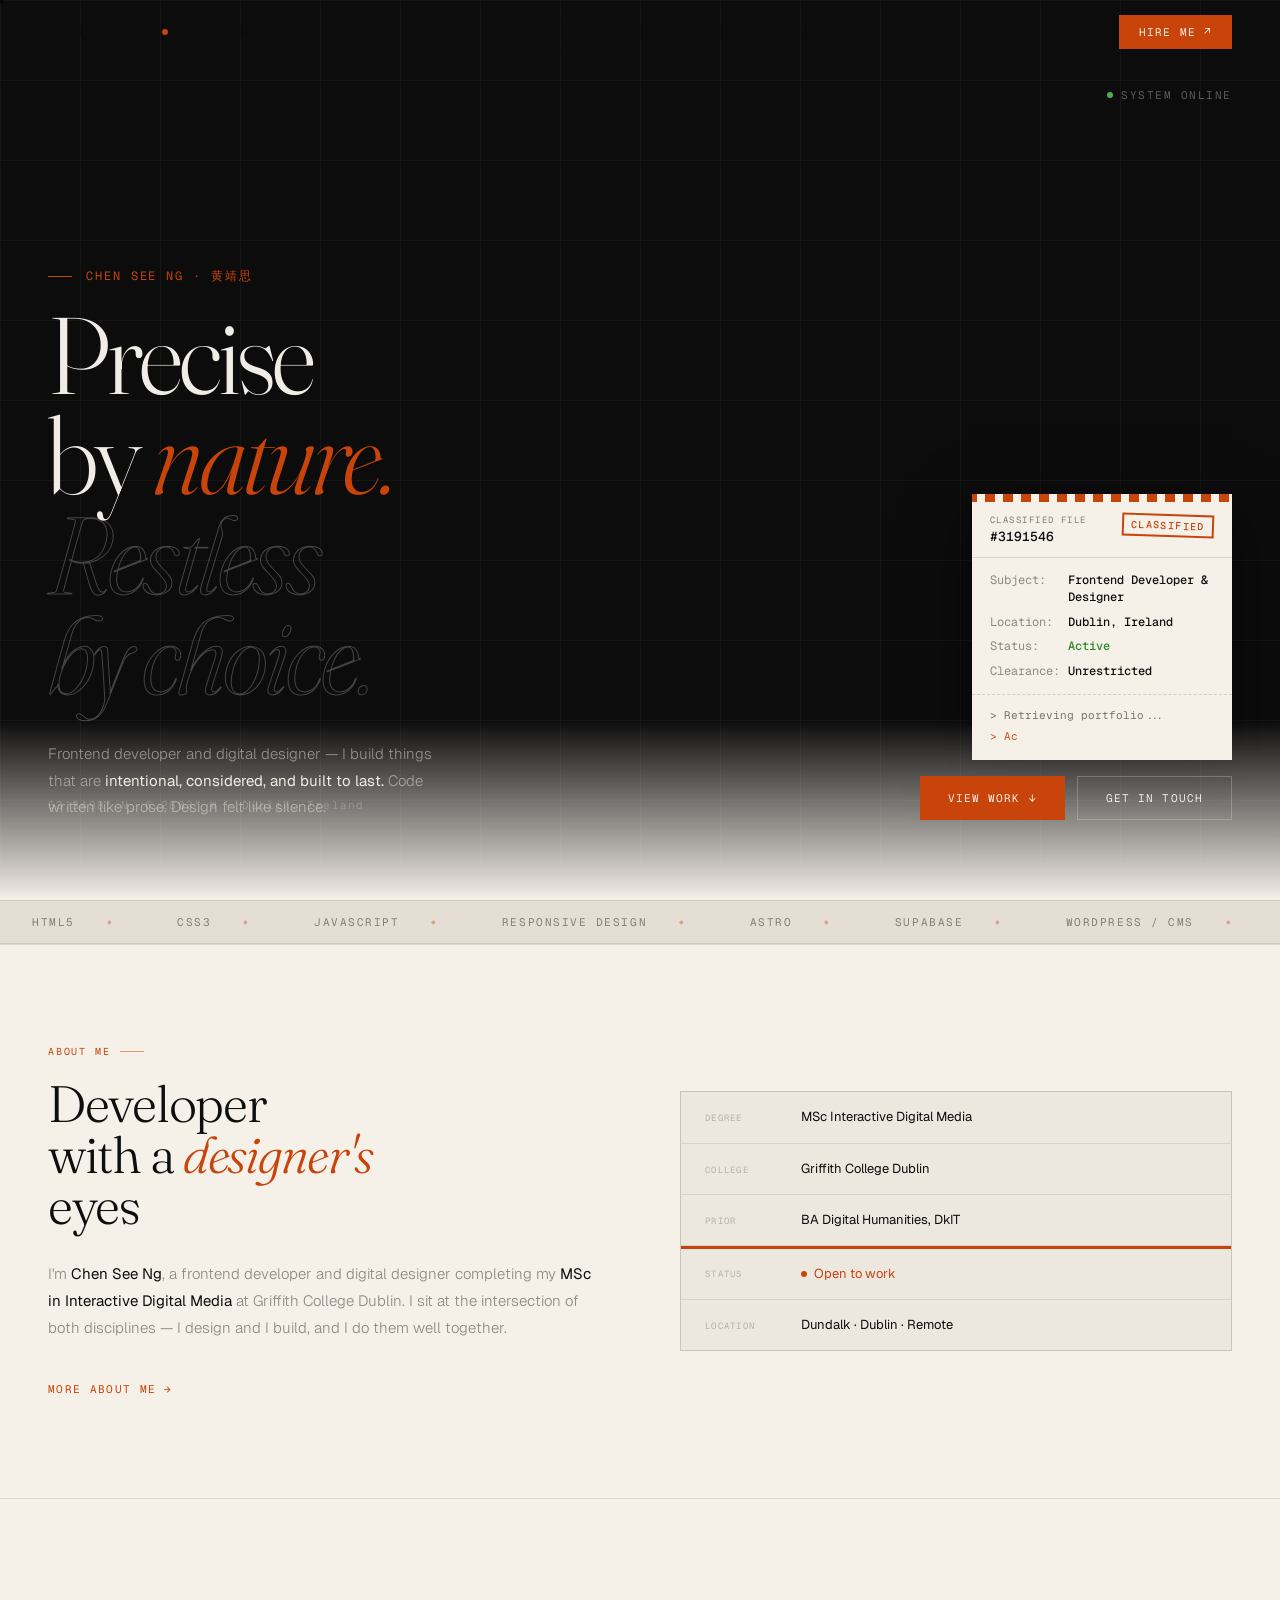
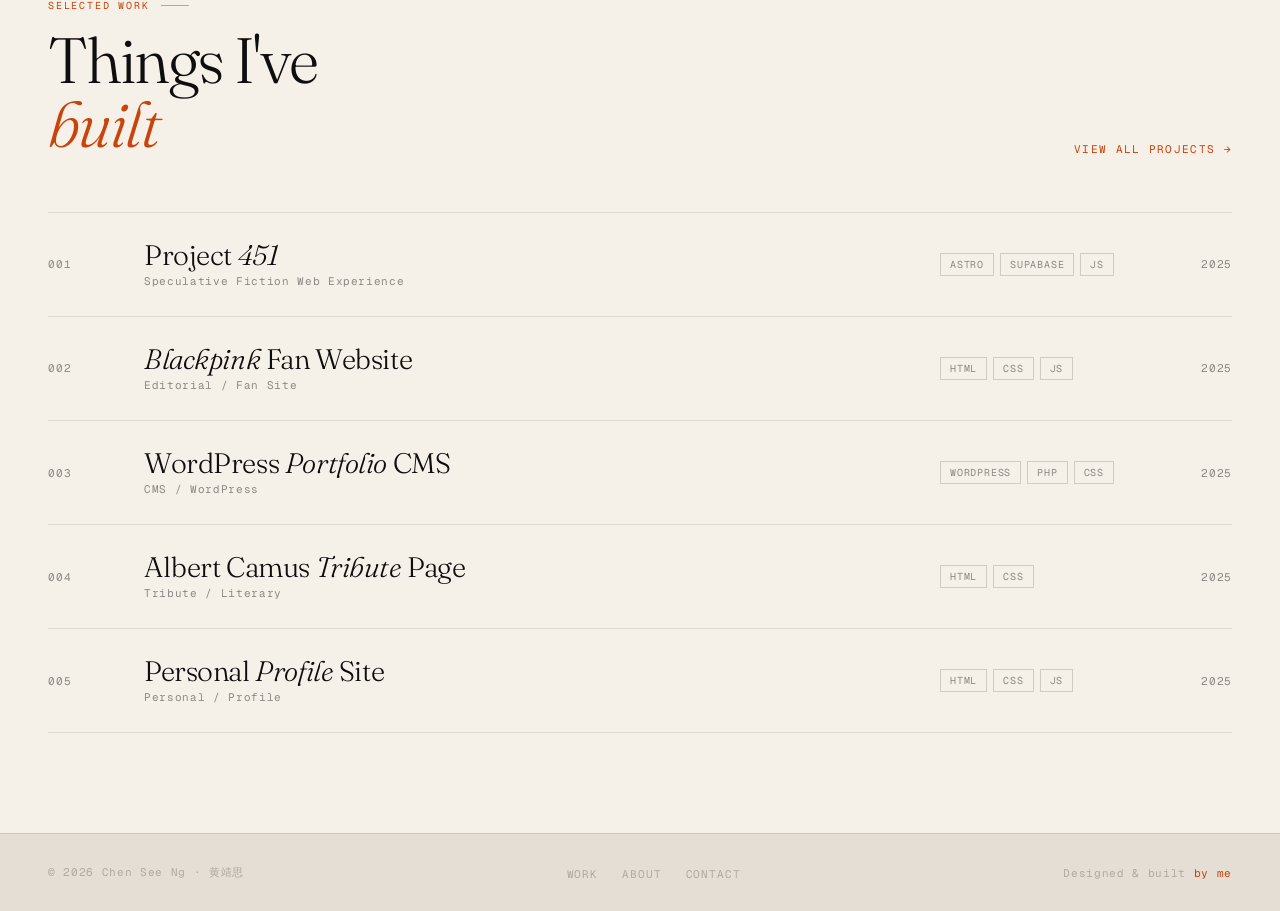
==== commit ff799231: "nav-dark" ====
--- a/index.html
+++ b/index.html
@@ -9,7 +9,8 @@
   <link href="https://fonts.googleapis.com/css2?family=Fraunces:ital,opsz,wght@0,9..144,300;0,9..144,400;1,9..144,300;1,9..144,400&family=Geist+Mono:wght@300;400;500&family=Geist:wght@300;400;500;600&display=swap" rel="stylesheet">
   <link rel="stylesheet" href="style.css">
 </head>
-<body>
+
+<body class="nav-dark">
 
   <div id="cur"></div>
   <div id="cur-ring"></div>
--- a/style.css
+++ b/style.css
@@ -204,6 +204,47 @@
 .nav-cta:hover {
   opacity: 0.85;
   transform: translateY(-1px);
+}
+
+/* Nav on dark hero */
+.nav-dark .nav-logo { color: #F0EDE8; }
+.nav-dark .nav-badge { color: rgba(240,237,232,0.45); }
+.nav-dark .nav-links a { color: rgba(240,237,232,0.45); }
+.nav-dark .nav-links a:hover,
+.nav-dark .nav-links a.active {
+  color: #F0EDE8;
+  border-color: rgba(240,237,232,0.2);
+}
+
+.nav-dark.scrolled {
+  background: rgba(12, 12, 12, 0.88);
+  border-color: rgba(240,237,232,0.08);
+}
+.nav-dark.scrolled .nav-logo { color: #F0EDE8; }
+.nav-dark.scrolled .nav-badge { color: rgba(240,237,232,0.4); }
+.nav-dark.scrolled .nav-links a { color: rgba(240,237,232,0.4); }
+.nav-dark.scrolled .nav-links a:hover,
+.nav-dark.scrolled .nav-links a.active {
+  color: #F0EDE8;
+  border-color: rgba(240,237,232,0.2);
+}
+
+/* Hero bottom fade into cream */
+#hero::after {
+  content: '';
+  position: absolute;
+  bottom: 0;
+  left: 0;
+  right: 0;
+  height: 180px;
+  background: linear-gradient(to bottom, transparent, #F5F0E8);
+  pointer-events: none;
+  z-index: 1;
+}
+
+.marquee-outer {
+  position: relative;
+  z-index: 2;
 }
 
 
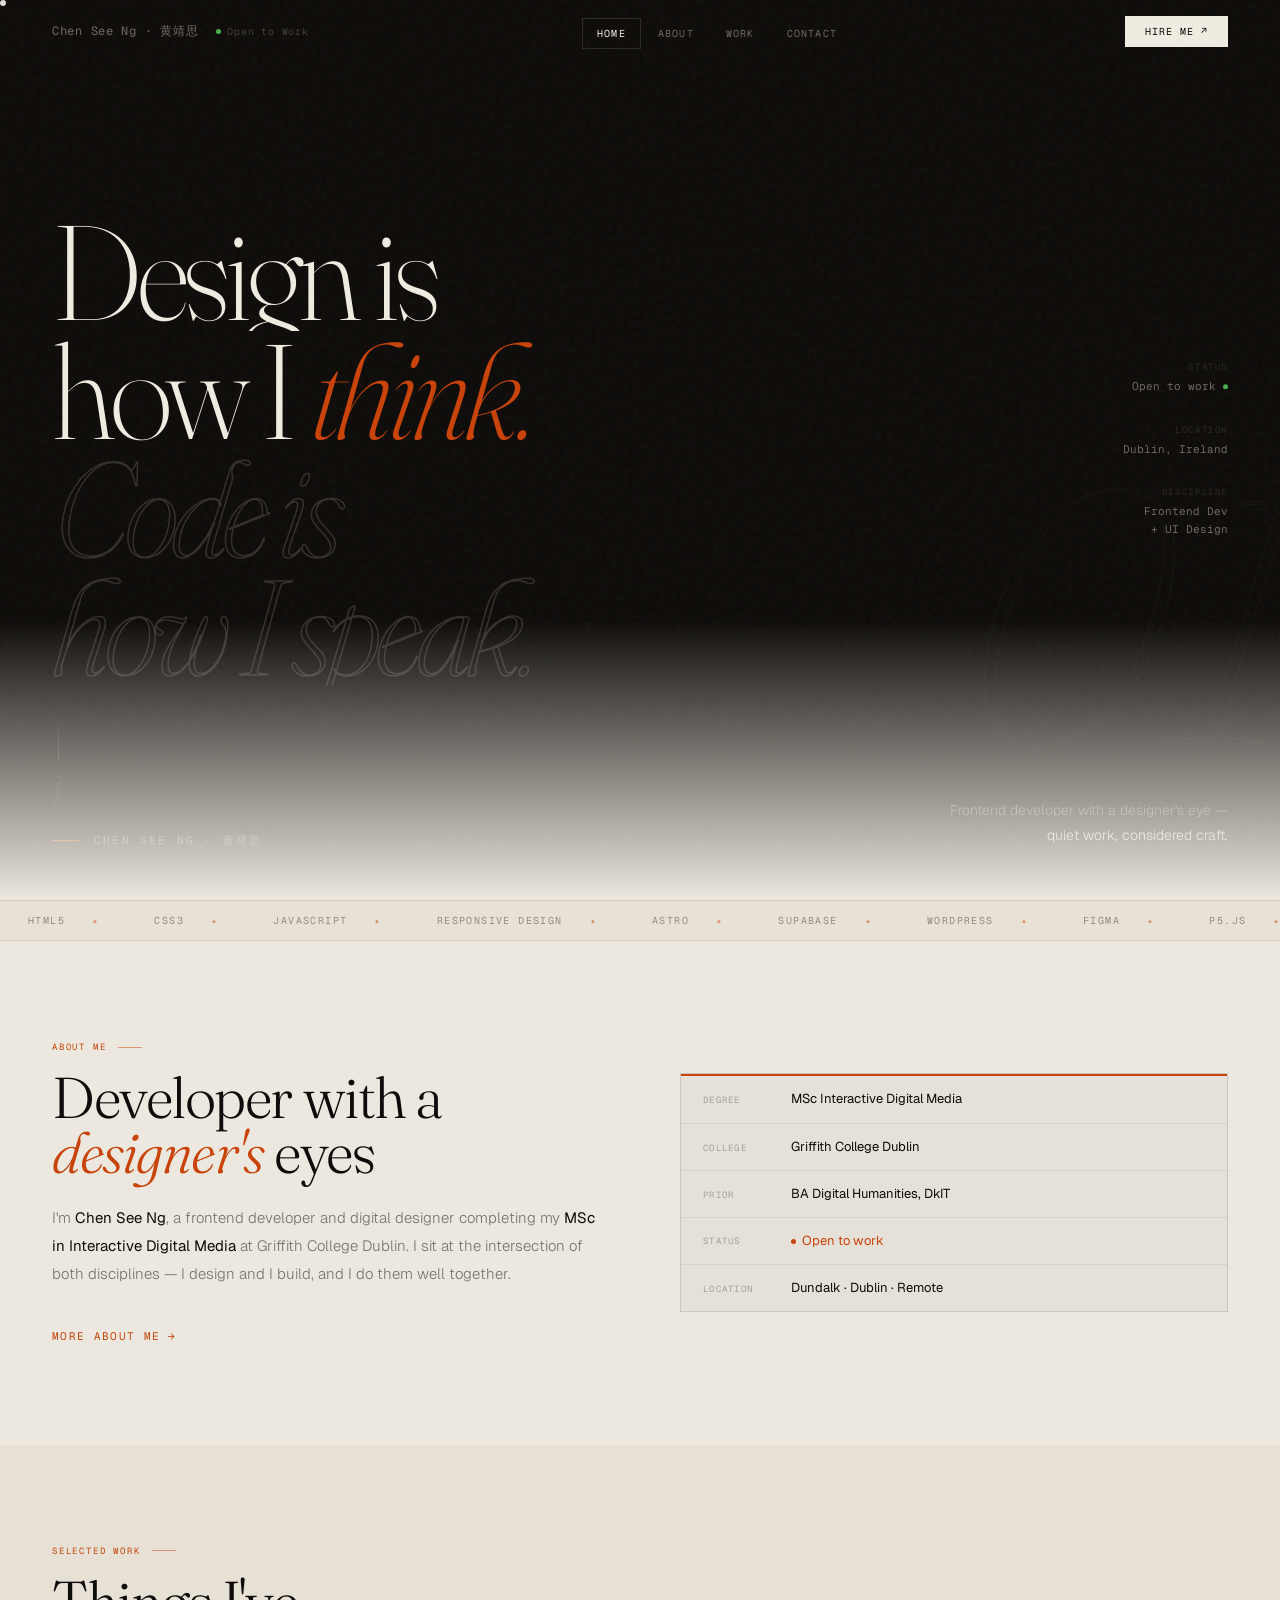
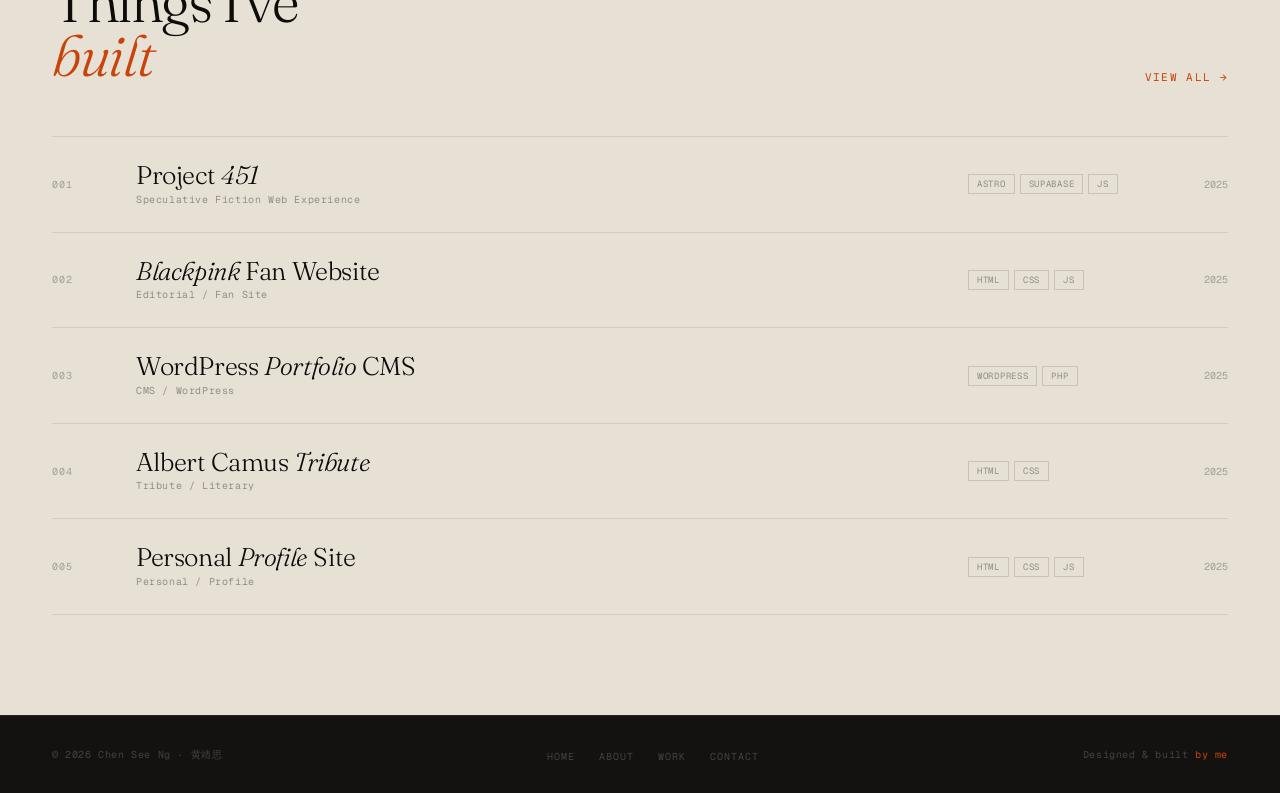
==== commit c931916c: "final design" ====
--- a/index.html
+++ b/index.html
@@ -4,96 +4,90 @@
   <meta charset="UTF-8">
   <meta name="viewport" content="width=device-width, initial-scale=1.0">
   <title>Chen See Ng — Frontend Developer & Digital Designer</title>
-  <meta name="description" content="Frontend Developer & Digital Designer based in Ireland. MSc Interactive Digital Media. Available for work in Dublin and remote.">
+  <meta name="description" content="Frontend Developer & Digital Designer based in Ireland.">
   <link rel="preconnect" href="https://fonts.googleapis.com">
-  <link href="https://fonts.googleapis.com/css2?family=Fraunces:ital,opsz,wght@0,9..144,300;0,9..144,400;1,9..144,300;1,9..144,400&family=Geist+Mono:wght@300;400;500&family=Geist:wght@300;400;500;600&display=swap" rel="stylesheet">
-  <link rel="stylesheet" href="style.css">
+  <link href="https://fonts.googleapis.com/css2?family=Fraunces:ital,opsz,wght@0,9..144,100;0,9..144,200;0,9..144,300;1,9..144,100;1,9..144,200;1,9..144,300;1,9..144,400&family=Geist+Mono:wght@200;300;400&family=Geist:wght@300;400;500&display=swap" rel="stylesheet">
+  <link rel="stylesheet" href="css/style.css">
 </head>
-
-<body class="nav-dark">
+<body>
 
   <div id="cur"></div>
   <div id="cur-ring"></div>
 
+  <!-- NAV -->
   <nav class="nav">
     <div class="nav-left">
-      <a href="index.html" class="nav-logo">Chen See Ng</a>
+      <a href="index.html" class="nav-logo">Chen See Ng · 黄靖思</a>
       <div class="nav-badge"><div class="status-dot"></div>Open to Work</div>
     </div>
     <ul class="nav-links">
-        <li><a href="index.html">Home</a> </li>
-        <li><a href="about.html">About</a></li>
-        <li><a href="work.html">Work</a></li>
-        <li><a href="contact.html">Contact</a></li>
+      <li><a href="index.html" class="active">Home</a></li>
+      <li><a href="about.html">About</a></li>
+      <li><a href="work.html">Work</a></li>
+      <li><a href="contact.html">Contact</a></li>
     </ul>
     <a href="contact.html" class="nav-cta">Hire Me ↗</a>
   </nav>
 
+  <!-- HERO -->
   <section id="hero">
-    <div class="hero-bg-grid"></div>
-
-    <div class="hero-sys-status">
-      <span class="hero-sys-dot"></span>SYSTEM ONLINE
-    </div>
-
-    <div class="hero-coords">53.3498° N, 6.2603° W — Dublin, Ireland</div>
-
-    <!-- CLASSIFIED FILE card -->
-    <div class="classified-card">
-      <div class="classified-card-header">
-        <div class="classified-card-file">
-          <div class="classified-card-file-label">CLASSIFIED FILE</div>
-          <div class="classified-card-file-num">#3191546</div>
-        </div>
-        <div class="classified-stamp">CLASSIFIED</div>
-      </div>
-      <div class="classified-card-body">
-        <div class="classified-row">
-          <span class="classified-key">Subject:</span>
-          <span class="classified-val">Frontend Developer & Designer</span>
-        </div>
-        <div class="classified-row">
-          <span class="classified-key">Location:</span>
-          <span class="classified-val">Dublin, Ireland</span>
-        </div>
-        <div class="classified-row">
-          <span class="classified-key">Status:</span>
-          <span class="classified-val classified-val-active">Active</span>
-        </div>
-        <div class="classified-row">
-          <span class="classified-key">Clearance:</span>
-          <span class="classified-val">Unrestricted</span>
-        </div>
-      </div>
-      <div class="classified-terminal-lines">
-        <div class="ctl" data-text="> Retrieving portfolio..."></div>
-        <div class="ctl" data-text="> Access granted."></div>
-      </div>
-    </div>
-
-    <div class="hero-content">
-      <div class="hero-eyebrow">Chen See Ng · 黄靖思</div>
-      <h1 class="hero-h1">
-        Precise<br>
-        by <span class="ac">nature.</span><br>
-        <em>Restless</em><br>
-        <em>by choice.</em>
-      </h1>
-      <div class="hero-bottom">
-        <p class="hero-desc">
-          Frontend developer and digital designer — I build things that are
-          <strong>intentional, considered, and built to last.</strong>
-          Code written like prose. Design felt like silence.
-        </p>
-        <div class="hero-actions">
-          <a href="work.html" class="btn-primary">View Work ↓</a>
-          <a href="contact.html" class="btn-ghost">Get in Touch</a>
-        </div>
-      </div>
-    </div>
+
+    <!-- Parallax decorative number -->
+    <div class="hero-bg-num" data-speed="0.028">01</div>
+
+    <!-- Full-viewport headline -->
+    <div class="hero-headline" data-speed="0.012">
+      <span class="hero-line">
+        <span class="hero-line-inner">Design is</span>
+      </span>
+      <span class="hero-line">
+        <span class="hero-line-inner">how I <span class="ac">think.</span></span>
+      </span>
+      <span class="hero-line outline">
+        <span class="hero-line-inner">Code is</span>
+      </span>
+      <span class="hero-line outline">
+        <span class="hero-line-inner">how I speak.</span>
+      </span>
+    </div>
+
+    <!-- Right floating metadata -->
+    <div class="hero-meta-right">
+      <div class="meta-block">
+        <div class="meta-label">Status</div>
+        <div class="meta-status">
+          <span class="meta-val">Open to work</span>
+          <div class="meta-dot"></div>
+        </div>
+      </div>
+      <div class="meta-block">
+        <div class="meta-label">Location</div>
+        <div class="meta-val">Dublin, Ireland</div>
+      </div>
+      <div class="meta-block">
+        <div class="meta-label">Discipline</div>
+        <div class="meta-val">Frontend Dev<br>+ UI Design</div>
+      </div>
+    </div>
+
+    <!-- Scroll indicator -->
+    <div class="scroll-hint">
+      <div class="scroll-line"></div>
+      <div class="scroll-text">Scroll</div>
+    </div>
+
+    <!-- Bottom name + description -->
+    <div class="hero-bottom">
+      <div class="hero-name">Chen See Ng · 黄靖思</div>
+      <p class="hero-desc">
+        Frontend developer with a designer's eye —<br>
+        <em>quiet work, considered craft.</em>
+      </p>
+    </div>
+
   </section>
 
-  <!-- MARQUEE -->
+  <!-- MARQUEE — sits on cream, bridges hero to content -->
   <div class="marquee-outer">
     <div class="marquee-track">
       <div class="marquee-item">HTML5</div>
@@ -102,161 +96,161 @@
       <div class="marquee-item">Responsive Design</div>
       <div class="marquee-item">Astro</div>
       <div class="marquee-item">Supabase</div>
-      <div class="marquee-item">WordPress / CMS</div>
+      <div class="marquee-item">WordPress</div>
       <div class="marquee-item">Figma</div>
       <div class="marquee-item">p5.js</div>
       <div class="marquee-item">Visual Communication</div>
-      <div class="marquee-item">3D Modeling</div>
-      <div class="marquee-item">Photoshop</div>
       <div class="marquee-item">UI Design</div>
-      <div class="marquee-item">Web Frameworks</div>
-      <!-- duplicate for seamless loop -->
+      <div class="marquee-item">Typography</div>
+      <div class="marquee-item">Git / GitHub</div>
+      <!-- duplicate -->
       <div class="marquee-item">HTML5</div>
       <div class="marquee-item">CSS3</div>
       <div class="marquee-item">JavaScript</div>
       <div class="marquee-item">Responsive Design</div>
       <div class="marquee-item">Astro</div>
       <div class="marquee-item">Supabase</div>
-      <div class="marquee-item">WordPress / CMS</div>
+      <div class="marquee-item">WordPress</div>
       <div class="marquee-item">Figma</div>
       <div class="marquee-item">p5.js</div>
       <div class="marquee-item">Visual Communication</div>
-      <div class="marquee-item">3D Modeling</div>
-      <div class="marquee-item">Photoshop</div>
       <div class="marquee-item">UI Design</div>
-      <div class="marquee-item">Web Frameworks</div>
+      <div class="marquee-item">Typography</div>
+      <div class="marquee-item">Git / GitHub</div>
     </div>
   </div>
 
   <!-- ABOUT PREVIEW -->
-  <section class="about-preview">
-    <div class="reveal">
-      <div class="ap-label">About Me</div>
-      <h2 class="ap-title">Developer<br>with a <em>designer's</em><br>eyes</h2>
-      <p class="ap-body">
-        I'm <strong>Chen See Ng</strong>, a frontend developer and digital designer
-        completing my <strong>MSc in Interactive Digital Media</strong> at Griffith College Dublin.
-        I sit at the intersection of both disciplines — I design and I build, and I do them well together.
-      </p>
-      <a href="about.html" class="btn-text">More about me →</a>
-    </div>
-    <div class="reveal">
-      <div class="ap-cv-card">
-        <div class="ap-cv-row">
-          <div class="ap-cv-label">Degree</div>
-          <div class="ap-cv-val">MSc Interactive Digital Media</div>
-        </div>
-        <div class="ap-cv-row">
-          <div class="ap-cv-label">College</div>
-          <div class="ap-cv-val">Griffith College Dublin</div>
-        </div>
-        <div class="ap-cv-row">
-          <div class="ap-cv-label">Prior</div>
-          <div class="ap-cv-val">BA Digital Humanities, DkIT</div>
-        </div>
-        <div class="ap-cv-divider"></div>
-        <div class="ap-cv-row">
-          <div class="ap-cv-label">Status</div>
-          <div class="ap-cv-val ap-cv-available">
-            <span class="ap-cv-dot"></span>Open to work
-          </div>
-        </div>
-        <div class="ap-cv-row">
-          <div class="ap-cv-label">Location</div>
-          <div class="ap-cv-val">Dundalk · Dublin · Remote</div>
+  <section class="cream-section section-pad">
+    <div class="about-preview">
+      <div class="reveal">
+        <div class="s-label">About Me</div>
+        <h2 class="s-h2">Developer with a<br><em>designer's</em> eyes</h2>
+        <p class="ap-body">
+          I'm <strong>Chen See Ng</strong>, a frontend developer and digital designer
+          completing my <strong>MSc in Interactive Digital Media</strong> at Griffith College Dublin.
+          I sit at the intersection of both disciplines — I design and I build,
+          and I do them well together.
+        </p>
+        <a href="about.html" class="btn-text-dark">More about me →</a>
+      </div>
+      <div class="reveal">
+        <div class="cv-card">
+          <div class="cv-card-accent"></div>
+          <div class="cv-row">
+            <div class="cv-key">Degree</div>
+            <div class="cv-val">MSc Interactive Digital Media</div>
+          </div>
+          <div class="cv-row">
+            <div class="cv-key">College</div>
+            <div class="cv-val">Griffith College Dublin</div>
+          </div>
+          <div class="cv-row">
+            <div class="cv-key">Prior</div>
+            <div class="cv-val">BA Digital Humanities, DkIT</div>
+          </div>
+          <div class="cv-row">
+            <div class="cv-key">Status</div>
+            <div class="cv-val cv-available"><span class="cv-dot"></span>Open to work</div>
+          </div>
+          <div class="cv-row">
+            <div class="cv-key">Location</div>
+            <div class="cv-val">Dundalk · Dublin · Remote</div>
+          </div>
         </div>
       </div>
     </div>
   </section>
 
   <!-- WORK PREVIEW -->
-  <section class="work-preview">
-    <div class="wp-header reveal">
+  <section class="cream-section-alt section-pad">
+    <div class="reveal" style="margin-bottom:52px; display:flex; justify-content:space-between; align-items:flex-end;">
       <div>
-        <div class="section-num">Selected Work</div>
-        <h2 class="section-h2">Things I've<br><em>built</em></h2>
-      </div>
-      <a href="work.html" class="btn-text">View all projects →</a>
-    </div>
-
-    <div class="proj-list">
+        <div class="s-label">Selected Work</div>
+        <h2 class="s-h2">Things I've<br><em>built</em></h2>
+      </div>
+      <a href="work.html" class="btn-text-dark">View all →</a>
+    </div>
+
+    <div>
       <a href="case-study-project451.html" class="proj-row reveal">
-        <span class="proj-row-num">001</span>
-        <div class="proj-row-info">
-          <div class="proj-row-name">Project <em>451</em></div>
-          <div class="proj-row-type">Speculative Fiction Web Experience</div>
-        </div>
-        <div class="proj-row-tags">
-          <span class="proj-row-tag">Astro</span>
-          <span class="proj-row-tag">Supabase</span>
-          <span class="proj-row-tag">JS</span>
-        </div>
-        <div class="proj-row-year">2025</div>
+        <span class="pr-num">001</span>
+        <div class="pr-info">
+          <div class="pr-name">Project <em>451</em></div>
+          <div class="pr-type">Speculative Fiction Web Experience</div>
+        </div>
+        <div class="pr-tags">
+          <span class="pr-tag">Astro</span>
+          <span class="pr-tag">Supabase</span>
+          <span class="pr-tag">JS</span>
+        </div>
+        <div class="pr-year">2025</div>
       </a>
       <a href="case-study-blackpink.html" class="proj-row reveal">
-        <span class="proj-row-num">002</span>
-        <div class="proj-row-info">
-          <div class="proj-row-name"><em>Blackpink</em> Fan Website</div>
-          <div class="proj-row-type">Editorial / Fan Site</div>
-        </div>
-        <div class="proj-row-tags">
-          <span class="proj-row-tag">HTML</span>
-          <span class="proj-row-tag">CSS</span>
-          <span class="proj-row-tag">JS</span>
-        </div>
-        <div class="proj-row-year">2025</div>
+        <span class="pr-num">002</span>
+        <div class="pr-info">
+          <div class="pr-name"><em>Blackpink</em> Fan Website</div>
+          <div class="pr-type">Editorial / Fan Site</div>
+        </div>
+        <div class="pr-tags">
+          <span class="pr-tag">HTML</span>
+          <span class="pr-tag">CSS</span>
+          <span class="pr-tag">JS</span>
+        </div>
+        <div class="pr-year">2025</div>
       </a>
       <a href="case-study-wordpress.html" class="proj-row reveal">
-        <span class="proj-row-num">003</span>
-        <div class="proj-row-info">
-          <div class="proj-row-name">WordPress <em>Portfolio</em> CMS</div>
-          <div class="proj-row-type">CMS / WordPress</div>
-        </div>
-        <div class="proj-row-tags">
-          <span class="proj-row-tag">WordPress</span>
-          <span class="proj-row-tag">PHP</span>
-          <span class="proj-row-tag">CSS</span>
-        </div>
-        <div class="proj-row-year">2025</div>
+        <span class="pr-num">003</span>
+        <div class="pr-info">
+          <div class="pr-name">WordPress <em>Portfolio</em> CMS</div>
+          <div class="pr-type">CMS / WordPress</div>
+        </div>
+        <div class="pr-tags">
+          <span class="pr-tag">WordPress</span>
+          <span class="pr-tag">PHP</span>
+        </div>
+        <div class="pr-year">2025</div>
       </a>
       <a href="case-study-camus.html" class="proj-row reveal">
-        <span class="proj-row-num">004</span>
-        <div class="proj-row-info">
-          <div class="proj-row-name">Albert Camus <em>Tribute</em> Page</div>
-          <div class="proj-row-type">Tribute / Literary</div>
-        </div>
-        <div class="proj-row-tags">
-          <span class="proj-row-tag">HTML</span>
-          <span class="proj-row-tag">CSS</span>
-        </div>
-        <div class="proj-row-year">2025</div>
+        <span class="pr-num">004</span>
+        <div class="pr-info">
+          <div class="pr-name">Albert Camus <em>Tribute</em></div>
+          <div class="pr-type">Tribute / Literary</div>
+        </div>
+        <div class="pr-tags">
+          <span class="pr-tag">HTML</span>
+          <span class="pr-tag">CSS</span>
+        </div>
+        <div class="pr-year">2025</div>
       </a>
       <a href="case-study-profile.html" class="proj-row reveal">
-        <span class="proj-row-num">005</span>
-        <div class="proj-row-info">
-          <div class="proj-row-name">Personal <em>Profile</em> Site</div>
-          <div class="proj-row-type">Personal / Profile</div>
-        </div>
-        <div class="proj-row-tags">
-          <span class="proj-row-tag">HTML</span>
-          <span class="proj-row-tag">CSS</span>
-          <span class="proj-row-tag">JS</span>
-        </div>
-        <div class="proj-row-year">2025</div>
+        <span class="pr-num">005</span>
+        <div class="pr-info">
+          <div class="pr-name">Personal <em>Profile</em> Site</div>
+          <div class="pr-type">Personal / Profile</div>
+        </div>
+        <div class="pr-tags">
+          <span class="pr-tag">HTML</span>
+          <span class="pr-tag">CSS</span>
+          <span class="pr-tag">JS</span>
+        </div>
+        <div class="pr-year">2025</div>
       </a>
     </div>
   </section>
 
+  <!-- FOOTER -->
   <footer class="site-footer">
     <div class="footer-l">&copy; 2026 Chen See Ng · 黄靖思</div>
     <ul class="footer-nav">
+      <li><a href="index.html">Home</a></li>
+      <li><a href="about.html">About</a></li>
       <li><a href="work.html">Work</a></li>
-      <li><a href="about.html">About</a></li>
       <li><a href="contact.html">Contact</a></li>
     </ul>
     <div class="footer-r">Designed & built <span>by me</span></div>
   </footer>
 
-  <script src="main.js"></script>
+  <script src="js/main.js"></script>
 </body>
 </html>
--- a/css/style.css
+++ b/css/style.css
@@ -0,0 +1,1105 @@
+/* ── 00. RESET & VARIABLES ── */
+*, *::before, *::after { margin: 0; padding: 0; box-sizing: border-box; }
+
+:root {
+  --bg:      #0D0B09;
+  --bg2:     #141210;
+  --bg3:     #1A1714;
+  --cream:   #F0EBE1;
+  --cream2:  #E8E2D6;
+  --cream3:  #DDD6C8;
+  --ink:     #0E0C0A;
+  --line:    rgba(240,235,225,0.08);
+  --line2:   rgba(240,235,225,0.13);
+  --muted:   rgba(240,235,225,0.42);
+  --muted2:  rgba(240,235,225,0.22);
+  --dim:     rgba(240,235,225,0.12);
+  --accent:  #C8440A;
+  --accent2: rgba(200,68,10,0.15);
+  --serif:   'Fraunces', Georgia, serif;
+  --mono:    'Geist Mono', monospace;
+  --sans:    'Geist', system-ui, sans-serif;
+}
+
+/* Cream section overrides */
+.cream-section {
+  --line:   rgba(14,12,10,0.10);
+  --line2:  rgba(14,12,10,0.16);
+  --muted:  rgba(14,12,10,0.48);
+  --muted2: rgba(14,12,10,0.28);
+  --dim:    rgba(14,12,10,0.12);
+}
+
+html { scroll-behavior: smooth; font-size: 16px; }
+
+body {
+  background: var(--bg);
+  color: var(--cream);
+  font-family: var(--sans);
+  overflow-x: hidden;
+  cursor: none;
+  -webkit-font-smoothing: antialiased;
+  -moz-osx-font-smoothing: grayscale;
+}
+
+img { display: block; max-width: 100%; }
+a   { color: inherit; text-decoration: none; }
+
+::-webkit-scrollbar       { width: 2px; }
+::-webkit-scrollbar-track { background: var(--bg); }
+::-webkit-scrollbar-thumb { background: rgba(240,235,225,0.12); }
+
+
+/* ── 01. CURSOR ── */
+#cur {
+  position: fixed; z-index: 9999;
+  width: 6px; height: 6px;
+  background: var(--cream);
+  border-radius: 50%;
+  pointer-events: none;
+  mix-blend-mode: difference;
+}
+#cur-ring {
+  position: fixed; z-index: 9998;
+  width: 36px; height: 36px;
+  border: 1px solid rgba(240,235,225,0.22);
+  border-radius: 50%;
+  pointer-events: none;
+  transition: width .4s cubic-bezier(.16,1,.3,1),
+              height .4s cubic-bezier(.16,1,.3,1),
+              border-color .3s;
+}
+.cursor-grow #cur-ring {
+  width: 68px; height: 68px;
+  border-color: rgba(240,235,225,0.10);
+}
+
+
+/* ── 02. NAVIGATION ── */
+.nav {
+  position: fixed; top: 0; left: 0; right: 0;
+  z-index: 200;
+  padding: 0 52px;
+  height: 64px;
+  display: flex; align-items: center; justify-content: space-between;
+  border-bottom: 1px solid transparent;
+  transition: border-color .4s, background .4s, backdrop-filter .4s;
+}
+.nav.scrolled {
+  border-color: var(--line);
+  background: rgba(13,11,9,0.90);
+  backdrop-filter: blur(20px);
+  -webkit-backdrop-filter: blur(20px);
+}
+.nav-left { display: flex; align-items: center; gap: 18px; }
+.nav-logo {
+  font-family: var(--mono); font-size: 12px;
+  letter-spacing: .06em; color: var(--muted);
+  transition: color .25s;
+}
+.nav-logo:hover { color: var(--cream); }
+.nav-badge {
+  display: flex; align-items: center; gap: 6px;
+  font-family: var(--mono); font-size: 10px;
+  letter-spacing: .08em; color: var(--muted2);
+}
+.status-dot {
+  width: 5px; height: 5px; border-radius: 50%;
+  background: #4CAF50; flex-shrink: 0;
+  animation: dotPulse 2.5s ease-in-out infinite;
+}
+@keyframes dotPulse {
+  0%,100% { box-shadow: 0 0 0 0 rgba(76,175,80,.5); }
+  50%      { box-shadow: 0 0 0 5px rgba(76,175,80,0); }
+}
+.nav-links { display: flex; gap: 2px; list-style: none; }
+.nav-links a {
+  font-family: var(--mono); font-size: 10px;
+  letter-spacing: .12em; text-transform: uppercase;
+  color: var(--muted); padding: 8px 14px;
+  border: 1px solid transparent;
+  transition: color .2s, border-color .2s;
+}
+.nav-links a:hover,
+.nav-links a.active { color: var(--cream); border-color: var(--line2); }
+.nav-cta {
+  font-family: var(--mono); font-size: 10px;
+  letter-spacing: .10em; text-transform: uppercase;
+  color: var(--bg); background: var(--cream);
+  padding: 9px 20px;
+  transition: opacity .2s, transform .2s;
+}
+.nav-cta:hover { opacity: .85; transform: translateY(-1px); }
+
+
+/* ── 03. BUTTONS ── */
+.btn-primary {
+  font-family: var(--mono); font-size: 11px;
+  letter-spacing: .10em; text-transform: uppercase;
+  color: var(--cream); background: var(--accent);
+  padding: 14px 28px;
+  display: inline-flex; align-items: center; gap: 10px;
+  border: none; cursor: pointer;
+  transition: opacity .2s, transform .2s;
+}
+.btn-primary:hover { opacity: .85; transform: translateY(-1px); }
+
+.btn-ghost {
+  font-family: var(--mono); font-size: 11px;
+  letter-spacing: .10em; text-transform: uppercase;
+  color: var(--cream); background: transparent;
+  border: 1px solid var(--line2); padding: 14px 28px;
+  display: inline-flex; align-items: center; gap: 10px;
+  cursor: pointer;
+  transition: background .2s, border-color .2s;
+}
+.btn-ghost:hover { background: var(--bg2); border-color: var(--line2); }
+
+.btn-ghost-dark {
+  font-family: var(--mono); font-size: 11px;
+  letter-spacing: .10em; text-transform: uppercase;
+  color: var(--ink); background: transparent;
+  border: 1px solid rgba(14,12,10,0.18); padding: 14px 28px;
+  display: inline-flex; align-items: center; gap: 10px;
+  cursor: pointer;
+  transition: background .2s, border-color .2s;
+}
+.btn-ghost-dark:hover { background: var(--cream3); border-color: rgba(14,12,10,0.3); }
+
+.btn-text {
+  font-family: var(--mono); font-size: 11px;
+  letter-spacing: .12em; text-transform: uppercase;
+  color: var(--accent);
+  display: inline-flex; align-items: center; gap: 8px;
+  transition: gap .2s;
+}
+.btn-text:hover { gap: 14px; }
+
+.btn-text-dark {
+  font-family: var(--mono); font-size: 11px;
+  letter-spacing: .12em; text-transform: uppercase;
+  color: var(--accent);
+  display: inline-flex; align-items: center; gap: 8px;
+  transition: gap .2s;
+}
+.btn-text-dark:hover { gap: 14px; }
+
+
+/* ── 04. REVEAL ANIMATION ── */
+.reveal {
+  opacity: 0; transform: translateY(28px);
+  transition: opacity .75s ease, transform .75s cubic-bezier(.16,1,.3,1);
+}
+.reveal.in { opacity: 1; transform: none; }
+
+
+/* ── 05. SITE FOOTER ── */
+.site-footer {
+  border-top: 1px solid var(--line);
+  padding: 28px 52px;
+  display: flex; justify-content: space-between; align-items: center;
+  background: var(--bg2);
+}
+.footer-l, .footer-r {
+  font-family: var(--mono); font-size: 10px;
+  color: var(--muted2); letter-spacing: .06em;
+}
+.footer-r span { color: var(--accent); }
+.footer-nav { display: flex; gap: 24px; list-style: none; }
+.footer-nav a {
+  font-family: var(--mono); font-size: 10px;
+  letter-spacing: .10em; text-transform: uppercase;
+  color: var(--muted2); transition: color .2s;
+}
+.footer-nav a:hover { color: var(--cream); }
+
+
+/* ── 06. INDEX — HERO ── */
+#hero {
+  min-height: 100vh;
+  position: relative;
+  display: flex; flex-direction: column;
+  justify-content: flex-end;
+  overflow: hidden;
+  background: var(--bg);
+}
+
+/* Grain */
+#hero::before {
+  content: '';
+  position: absolute; inset: 0;
+  background-image: url("data:image/svg+xml,%3Csvg viewBox='0 0 200 200' xmlns='http://www.w3.org/2000/svg'%3E%3Cfilter id='n'%3E%3CfeTurbulence type='fractalNoise' baseFrequency='0.85' numOctaves='4' stitchTiles='stitch'/%3E%3C/filter%3E%3Crect width='100%25' height='100%25' filter='url(%23n)'/%3E%3C/svg%3E");
+  opacity: .035; pointer-events: none; z-index: 0;
+}
+
+/* Fade into cream */
+#hero::after {
+  content: '';
+  position: absolute; bottom: 0; left: 0; right: 0;
+  height: 280px;
+  background: linear-gradient(to bottom, transparent, #EDE8DF);
+  pointer-events: none; z-index: 3;
+}
+
+/* Big headline — absolute, fills full viewport */
+.hero-headline {
+  position: absolute; inset: 0;
+  display: flex; flex-direction: column;
+  justify-content: center;
+  padding: 0 52px;
+  z-index: 1;
+}
+.hero-line {
+  display: block;
+  font-family: var(--serif); font-weight: 200;
+  font-size: clamp(68px, 10.5vw, 168px);
+  line-height: .88; letter-spacing: -.04em;
+  overflow: hidden; will-change: transform;
+}
+.hero-line-inner {
+  display: block;
+  animation: lineReveal .9s cubic-bezier(.16,1,.3,1) forwards;
+  transform: translateY(105%);
+}
+.hero-line:nth-child(1) .hero-line-inner { animation-delay: .05s; }
+.hero-line:nth-child(2) .hero-line-inner { animation-delay: .18s; }
+.hero-line:nth-child(3) .hero-line-inner { animation-delay: .31s; }
+.hero-line:nth-child(4) .hero-line-inner { animation-delay: .44s; }
+
+@keyframes lineReveal {
+  from { transform: translateY(105%); }
+  to   { transform: translateY(0); }
+}
+.hero-line.outline .hero-line-inner {
+  color: transparent;
+  -webkit-text-stroke: 1.5px rgba(240,235,225,0.16);
+  font-style: italic;
+}
+.hero-line .ac {
+  color: var(--accent); font-style: italic; -webkit-text-stroke: 0;
+}
+
+/* Right floating metadata */
+.hero-meta-right {
+  position: absolute; right: 52px; top: 50%;
+  transform: translateY(-50%);
+  z-index: 2;
+  display: flex; flex-direction: column; gap: 28px;
+  align-items: flex-end;
+  opacity: 0;
+  animation: fadeSlideIn .8s .75s cubic-bezier(.16,1,.3,1) forwards;
+}
+@keyframes fadeSlideIn {
+  from { opacity: 0; transform: translateY(calc(-50% + 18px)); }
+  to   { opacity: 1; transform: translateY(-50%); }
+}
+.meta-block { text-align: right; }
+.meta-label {
+  font-family: var(--mono); font-size: 9px;
+  letter-spacing: .18em; text-transform: uppercase;
+  color: var(--dim); margin-bottom: 5px;
+}
+.meta-val {
+  font-family: var(--mono); font-size: 11px;
+  color: var(--muted); line-height: 1.6;
+}
+.meta-status { display: flex; align-items: center; gap: 7px; justify-content: flex-end; }
+.meta-dot {
+  width: 5px; height: 5px; border-radius: 50%;
+  background: #4CAF50;
+  animation: dotPulse 2.5s ease-in-out infinite;
+}
+
+/* Scroll hint */
+.scroll-hint {
+  position: absolute; bottom: 88px; left: 52px;
+  z-index: 2;
+  display: flex; flex-direction: column; align-items: center; gap: 10px;
+  opacity: 0; animation: fadeIn .8s 1.2s forwards;
+}
+@keyframes fadeIn { from { opacity: 0; } to { opacity: 1; } }
+.scroll-line {
+  width: 1px; height: 44px;
+  background: linear-gradient(to bottom, transparent, rgba(240,235,225,.2));
+  animation: scrollPulse 2.2s ease-in-out infinite;
+}
+@keyframes scrollPulse {
+  0%,100% { opacity: .3; } 50% { opacity: .9; }
+}
+.scroll-text {
+  font-family: var(--mono); font-size: 9px;
+  letter-spacing: .2em; text-transform: uppercase;
+  color: var(--dim); writing-mode: vertical-rl;
+  transform: rotate(180deg);
+}
+
+/* Hero bottom bar */
+.hero-bottom {
+  position: relative; z-index: 2;
+  padding: 0 52px 52px;
+  display: flex; align-items: flex-end;
+  justify-content: space-between; gap: 48px;
+  opacity: 0; animation: fadeIn .8s .95s forwards;
+}
+.hero-name {
+  font-family: var(--mono); font-size: 11px;
+  letter-spacing: .20em; text-transform: uppercase;
+  color: var(--muted);
+  display: flex; align-items: center; gap: 14px;
+}
+.hero-name::before {
+  content: ''; display: block;
+  width: 28px; height: 1px; background: var(--accent);
+}
+.hero-desc {
+  font-family: var(--sans); font-size: 14px;
+  line-height: 1.8; color: var(--muted);
+  font-weight: 300; max-width: 300px; text-align: right;
+}
+.hero-desc em { font-style: normal; color: var(--cream); }
+
+/* Background decorative number */
+.hero-bg-num {
+  position: absolute; right: -1vw; bottom: 12vh;
+  font-family: var(--serif); font-style: italic; font-weight: 100;
+  font-size: clamp(180px, 28vw, 440px);
+  color: transparent;
+  -webkit-text-stroke: 1px rgba(240,235,225,0.035);
+  line-height: 1; pointer-events: none; z-index: 0;
+  user-select: none; will-change: transform;
+}
+
+
+/* ── 07. MARQUEE ── */
+.marquee-outer {
+  border-top: 1px solid rgba(14,12,10,0.10);
+  border-bottom: 1px solid rgba(14,12,10,0.10);
+  overflow: hidden; padding: 13px 0;
+  background: var(--cream2);
+  position: relative; z-index: 2;
+}
+.marquee-track {
+  display: flex; width: max-content;
+  animation: marquee 30s linear infinite;
+}
+.marquee-item {
+  font-family: var(--mono); font-size: 10px;
+  letter-spacing: .14em; text-transform: uppercase;
+  color: rgba(14,12,10,0.40); padding: 0 28px;
+  white-space: nowrap;
+  display: flex; align-items: center; gap: 28px;
+}
+.marquee-item::after {
+  content: '◆'; font-size: 5px; color: var(--accent); opacity: .5;
+}
+@keyframes marquee {
+  from { transform: translateX(0); }
+  to   { transform: translateX(-50%); }
+}
+
+
+/* ── 08. CREAM SECTIONS (shared) ── */
+.cream-section {
+  background: #EDE8DF;
+  color: var(--ink);
+}
+.cream-section-alt { background: #E6E0D5; color: var(--ink); }
+
+.section-pad    { padding: 100px 52px; }
+.section-pad-sm { padding: 80px 52px; }
+
+.s-label {
+  font-family: var(--mono); font-size: 9px;
+  letter-spacing: .20em; text-transform: uppercase;
+  color: var(--accent); margin-bottom: 18px;
+  display: flex; align-items: center; gap: 12px;
+}
+.s-label::after {
+  content: ''; display: block;
+  width: 24px; height: 1px; background: var(--accent); opacity: .5;
+}
+.s-h2 {
+  font-family: var(--serif); font-weight: 300;
+  font-size: clamp(38px, 4.5vw, 64px);
+  line-height: .95; letter-spacing: -.025em;
+  color: var(--ink);
+}
+.s-h2 em { font-style: italic; color: var(--accent); }
+
+
+/* ── 09. INDEX — ABOUT PREVIEW ── */
+.about-preview {
+  display: grid; grid-template-columns: 1fr 1fr;
+  gap: 80px; align-items: center;
+}
+.ap-body {
+  font-family: var(--sans); font-size: 15px;
+  line-height: 1.85; color: rgba(14,12,10,0.52);
+  font-weight: 300; margin: 24px 0 36px;
+}
+.ap-body strong { color: var(--ink); font-weight: 400; }
+
+/* CV mini card */
+.cv-card {
+  border: 1px solid rgba(14,12,10,0.12);
+  background: rgba(14,12,10,0.03);
+  overflow: hidden;
+}
+.cv-card-accent { height: 2px; background: var(--accent); }
+.cv-row {
+  display: grid; grid-template-columns: 76px 1fr;
+  gap: 12px; align-items: baseline;
+  padding: 14px 22px;
+  border-bottom: 1px solid rgba(14,12,10,0.07);
+  transition: background .2s;
+}
+.cv-row:last-child { border-bottom: none; }
+.cv-row:hover { background: rgba(14,12,10,0.03); }
+.cv-key {
+  font-family: var(--mono); font-size: 9px;
+  letter-spacing: .14em; text-transform: uppercase;
+  color: rgba(14,12,10,0.30);
+}
+.cv-val {
+  font-family: var(--sans); font-size: 13px;
+  color: var(--ink); font-weight: 400; line-height: 1.4;
+}
+.cv-available {
+  display: flex; align-items: center; gap: 6px; color: var(--accent);
+}
+.cv-dot {
+  width: 5px; height: 5px; border-radius: 50%;
+  background: var(--accent);
+  animation: dotPulse 2.5s ease-in-out infinite;
+}
+
+
+/* ── 10. INDEX — WORK PREVIEW ── */
+.proj-row {
+  border-top: 1px solid rgba(14,12,10,0.09);
+  display: grid;
+  grid-template-columns: 56px 1fr 160px 72px;
+  gap: 28px; align-items: center;
+  padding: 26px 0;
+  color: var(--ink); position: relative; overflow: hidden;
+  transition: padding .35s ease;
+}
+.proj-row::before {
+  content: ''; position: absolute; inset: 0;
+  background: var(--ink); z-index: 0;
+  transform: scaleX(0); transform-origin: left;
+  transition: transform .45s cubic-bezier(.16,1,.3,1);
+}
+.proj-row > * { position: relative; z-index: 1; }
+.proj-row:hover { padding-left: 24px; padding-right: 24px; }
+.proj-row:hover::before { transform: scaleX(1); }
+.proj-row:hover .pr-num,
+.proj-row:hover .pr-name,
+.proj-row:hover .pr-type,
+.proj-row:hover .pr-tag,
+.proj-row:hover .pr-year { color: #EDE8DF; }
+.proj-row:hover .pr-tag  { border-color: rgba(237,232,223,0.2); }
+.proj-row:last-child { border-bottom: 1px solid rgba(14,12,10,0.09); }
+
+.pr-num {
+  font-family: var(--mono); font-size: 10px;
+  letter-spacing: .08em; color: rgba(14,12,10,0.30);
+  transition: color .3s;
+}
+.pr-info { display: flex; flex-direction: column; gap: 4px; }
+.pr-name {
+  font-family: var(--serif); font-weight: 300;
+  font-size: clamp(20px, 2vw, 28px);
+  letter-spacing: -.015em; line-height: 1;
+  transition: color .3s;
+}
+.pr-name em { font-style: italic; }
+.pr-type {
+  font-family: var(--mono); font-size: 10px;
+  letter-spacing: .06em; color: rgba(14,12,10,0.38);
+  transition: color .3s;
+}
+.pr-tags { display: flex; gap: 5px; flex-wrap: wrap; }
+.pr-tag {
+  font-family: var(--mono); font-size: 9px;
+  letter-spacing: .08em; text-transform: uppercase;
+  padding: 3px 8px; border: 1px solid rgba(14,12,10,0.14);
+  color: rgba(14,12,10,0.38);
+  transition: color .3s, border-color .3s;
+}
+.pr-year {
+  font-family: var(--mono); font-size: 10px;
+  color: rgba(14,12,10,0.30); text-align: right;
+  transition: color .3s;
+}
+
+
+/* ── 11. DARK HERO (inner pages) ── */
+.page-hero {
+  min-height: 60vh;
+  position: relative; overflow: hidden;
+  display: flex; flex-direction: column;
+  justify-content: flex-end;
+  padding: 140px 52px 100px;
+  background: var(--bg);
+}
+.page-hero::before {
+  content: '';
+  position: absolute; inset: 0;
+  background-image: url("data:image/svg+xml,%3Csvg viewBox='0 0 200 200' xmlns='http://www.w3.org/2000/svg'%3E%3Cfilter id='n'%3E%3CfeTurbulence type='fractalNoise' baseFrequency='0.85' numOctaves='4' stitchTiles='stitch'/%3E%3C/filter%3E%3Crect width='100%25' height='100%25' filter='url(%23n)'/%3E%3C/svg%3E");
+  opacity: .035; pointer-events: none; z-index: 0;
+}
+.page-hero::after {
+  content: '';
+  position: absolute; bottom: 0; left: 0; right: 0;
+  height: 180px;
+  background: linear-gradient(to bottom, transparent, #EDE8DF);
+  pointer-events: none; z-index: 1;
+}
+.page-hero-grid {
+  position: absolute; inset: 0; pointer-events: none;
+  background-image:
+    linear-gradient(rgba(240,235,225,0.04) 1px, transparent 1px),
+    linear-gradient(90deg, rgba(240,235,225,0.04) 1px, transparent 1px);
+  background-size: 80px 80px;
+}
+.ph-label {
+  font-family: var(--mono); font-size: 10px;
+  letter-spacing: .18em; text-transform: uppercase;
+  color: var(--accent); margin-bottom: 20px;
+  position: relative; z-index: 2;
+  display: flex; align-items: center; gap: 12px;
+  opacity: 0; animation: fadeIn .6s .1s forwards;
+}
+.ph-label::before {
+  content: ''; display: block;
+  width: 20px; height: 1px; background: var(--accent);
+}
+.ph-h1 {
+  font-family: var(--serif); font-weight: 200;
+  font-size: clamp(52px, 7.5vw, 110px);
+  line-height: .9; letter-spacing: -.04em;
+  color: var(--cream);
+  position: relative; z-index: 2;
+  opacity: 0; animation: fadeIn .7s .2s forwards;
+}
+.ph-h1 em { font-style: italic; color: var(--accent); }
+.ph-sub {
+  font-family: var(--sans); font-size: 14px;
+  line-height: 1.75; color: var(--muted);
+  font-weight: 300; max-width: 480px; margin-top: 24px;
+  position: relative; z-index: 2;
+  opacity: 0; animation: fadeIn .7s .35s forwards;
+}
+
+
+/* ── 12. ABOUT PAGE ── */
+.about-grid {
+  display: grid; grid-template-columns: 1fr 1fr;
+  gap: 80px; align-items: start;
+}
+.about-body {
+  font-family: var(--sans); font-size: 15px;
+  line-height: 1.88; color: rgba(14,12,10,0.52); font-weight: 300;
+}
+.about-body strong { color: var(--ink); font-weight: 400; }
+.about-body p + p { margin-top: 20px; }
+
+.edu-block {
+  margin-top: 36px; padding: 24px 28px;
+  border: 1px solid rgba(14,12,10,0.10);
+  background: rgba(14,12,10,0.025);
+}
+.edu-tag {
+  font-family: var(--mono); font-size: 9px;
+  letter-spacing: .16em; text-transform: uppercase;
+  color: var(--accent); margin-bottom: 10px;
+}
+.edu-name {
+  font-family: var(--serif); font-size: 20px;
+  font-style: italic; font-weight: 300;
+  color: var(--ink); margin-bottom: 6px;
+}
+.edu-sub {
+  font-family: var(--mono); font-size: 11px;
+  color: rgba(14,12,10,0.40); line-height: 1.7;
+}
+
+/* Skills */
+.skill-group { margin-bottom: 36px; }
+.skill-cat {
+  font-family: var(--mono); font-size: 9px;
+  letter-spacing: .16em; text-transform: uppercase;
+  color: rgba(14,12,10,0.30);
+  padding-bottom: 10px;
+  border-bottom: 1px solid rgba(14,12,10,0.08);
+  margin-bottom: 12px;
+}
+.skill-row { display: flex; flex-wrap: wrap; gap: 7px; }
+.skill-chip {
+  font-family: var(--mono); font-size: 10px;
+  letter-spacing: .04em; padding: 6px 13px;
+  border: 1px solid rgba(14,12,10,0.12);
+  color: rgba(14,12,10,0.45); cursor: default;
+  transition: all .2s;
+}
+.skill-chip:hover,
+.skill-chip.hi {
+  border-color: rgba(200,68,10,0.35);
+  color: var(--accent); background: rgba(200,68,10,0.06);
+}
+
+/* Process */
+.process-grid {
+  display: grid; grid-template-columns: repeat(4,1fr);
+  gap: 1px; background: rgba(14,12,10,0.08);
+}
+.process-card {
+  background: #EDE8DF; padding: 40px 28px;
+  transition: background .3s;
+}
+.process-card:hover { background: #E6E0D5; }
+.p-step {
+  font-family: var(--mono); font-size: 44px; font-weight: 300;
+  color: rgba(200,68,10,0.10); line-height: 1; margin-bottom: 24px;
+  transition: color .3s;
+}
+.process-card:hover .p-step { color: rgba(200,68,10,0.20); }
+.p-title {
+  font-family: var(--serif); font-size: 22px;
+  font-style: italic; font-weight: 300;
+  color: var(--ink); margin-bottom: 10px;
+}
+.p-desc {
+  font-family: var(--sans); font-size: 13px;
+  line-height: 1.8; color: rgba(14,12,10,0.45); font-weight: 300;
+}
+
+
+/* ── 13. WORK PAGE ── */
+.projects-grid {
+  display: grid; grid-template-columns: repeat(3,1fr);
+  gap: 1px; background: rgba(14,12,10,0.08);
+}
+.proj-card {
+  background: #EDE8DF; padding: 38px 34px;
+  display: flex; flex-direction: column;
+  position: relative; overflow: hidden;
+  transition: background .3s;
+}
+.proj-card::after {
+  content: ''; position: absolute; bottom: 0; left: 0; right: 0;
+  height: 2px; background: var(--accent);
+  transform: scaleX(0); transform-origin: left;
+  transition: transform .4s cubic-bezier(.16,1,.3,1);
+}
+.proj-card:hover { background: #E6E0D5; }
+.proj-card:hover::after { transform: scaleX(1); }
+.proj-card.wide { grid-column: span 2; }
+.proj-card.full { grid-column: span 3; }
+
+.pc-top {
+  display: flex; justify-content: space-between; align-items: flex-start;
+  margin-bottom: 32px;
+}
+.pc-num {
+  font-family: var(--mono); font-size: 10px;
+  letter-spacing: .12em; text-transform: uppercase;
+  color: rgba(14,12,10,0.28);
+}
+.pc-arrow {
+  width: 30px; height: 30px;
+  border: 1px solid rgba(14,12,10,0.14); border-radius: 50%;
+  display: flex; align-items: center; justify-content: center;
+  font-size: 13px; color: rgba(14,12,10,0.35); flex-shrink: 0;
+  transition: all .25s;
+}
+.proj-card:hover .pc-arrow {
+  background: var(--accent); border-color: var(--accent); color: #EDE8DF;
+  transform: rotate(45deg);
+}
+.pc-type {
+  font-family: var(--mono); font-size: 9px;
+  letter-spacing: .12em; text-transform: uppercase;
+  color: var(--accent); opacity: .8; margin-bottom: 9px;
+}
+.pc-name {
+  font-family: var(--serif); font-weight: 300;
+  font-size: clamp(20px, 2.2vw, 28px);
+  line-height: 1.05; letter-spacing: -.015em;
+  margin-bottom: 12px; color: var(--ink); flex: 1;
+}
+.pc-name em { font-style: italic; }
+.pc-desc {
+  font-family: var(--sans); font-size: 13px;
+  line-height: 1.78; color: rgba(14,12,10,0.45);
+  font-weight: 300; margin-bottom: 24px;
+}
+.pc-tech { display: flex; flex-wrap: wrap; gap: 5px; margin-bottom: 20px; }
+.tech-tag {
+  font-family: var(--mono); font-size: 9px;
+  letter-spacing: .06em; padding: 3px 8px;
+  border: 1px solid rgba(14,12,10,0.10); color: rgba(14,12,10,0.35);
+}
+.pc-links { display: flex; gap: 7px; margin-top: auto; }
+.pc-link {
+  font-family: var(--mono); font-size: 9px;
+  letter-spacing: .10em; text-transform: uppercase;
+  color: rgba(14,12,10,0.40); padding: 6px 12px;
+  border: 1px solid rgba(14,12,10,0.12);
+  transition: color .2s, border-color .2s;
+}
+.pc-link:hover { color: var(--accent); border-color: rgba(200,68,10,0.3); }
+
+/* Project 451 featured dark card */
+.proj-card-451 {
+  background: #0E0C0A; color: #EDE8DF; min-height: 300px;
+}
+.proj-card-451 .pc-num  { color: rgba(240,235,225,0.25); }
+.proj-card-451 .pc-arrow{ border-color: rgba(240,235,225,0.12); color: rgba(240,235,225,0.35); }
+.proj-card-451:hover .pc-arrow { background: var(--accent); border-color: var(--accent); color: #EDE8DF; }
+.proj-card-451 .pc-type { color: var(--accent); opacity: 1; }
+.proj-card-451 .pc-name { color: #EDE8DF; font-size: clamp(26px, 3.2vw, 44px); }
+.proj-card-451 .pc-desc { color: rgba(240,235,225,0.42); max-width: 640px; }
+.proj-card-451 .pc-tech { margin-top: auto; }
+.proj-card-451 .tech-tag{ border-color: rgba(240,235,225,0.10); color: rgba(240,235,225,0.35); }
+.proj-card-451:hover { background: #111009; }
+.proj-card-451::after { background: var(--accent); }
+
+/* Poster design section */
+.design-grid {
+  display: grid; grid-template-columns: 1fr 1fr;
+  gap: 1px; background: rgba(14,12,10,0.08);
+}
+.design-card {
+  background: #EDE8DF; padding: 34px;
+  display: flex; flex-direction: column; gap: 12px;
+  position: relative; overflow: hidden; transition: background .3s;
+}
+.design-card::after {
+  content: ''; position: absolute; bottom: 0; left: 0; right: 0;
+  height: 2px; background: var(--accent);
+  transform: scaleX(0); transform-origin: left;
+  transition: transform .4s cubic-bezier(.16,1,.3,1);
+}
+.design-card:hover { background: #E6E0D5; }
+.design-card:hover::after { transform: scaleX(1); }
+.poster-preview {
+  width: 100%; aspect-ratio: 2/3; max-height: 300px;
+  position: relative; overflow: hidden; flex-shrink: 0;
+}
+.poster-music { background: linear-gradient(150deg, #1a0a2e 0%, #2d1040 55%, #0d0a1a 100%); }
+.poster-music-inner {
+  position: absolute; inset: 0;
+  background:
+    radial-gradient(ellipse at 30% 60%, rgba(180,80,255,.35) 0%, transparent 50%),
+    radial-gradient(ellipse at 75% 25%, rgba(80,180,255,.18) 0%, transparent 40%);
+  display: flex; flex-direction: column; justify-content: flex-end; padding: 20px;
+}
+.poster-scanlines {
+  position: absolute; inset: 0;
+  background-image: repeating-linear-gradient(0deg, transparent, transparent 3px, rgba(255,255,255,.012) 3px, rgba(255,255,255,.012) 4px);
+}
+.poster-film { background: #0d0b08; }
+.poster-film-inner {
+  position: absolute; inset: 0;
+  background:
+    radial-gradient(ellipse at 50% 40%, rgba(220,150,40,.25) 0%, transparent 55%),
+    radial-gradient(ellipse at 20% 90%, rgba(180,60,20,.15) 0%, transparent 40%);
+  display: flex; flex-direction: column; justify-content: flex-end; padding: 20px;
+}
+.poster-title {
+  font-family: var(--serif); font-size: 30px;
+  font-style: italic; font-weight: 300;
+  line-height: 1; letter-spacing: -.02em; margin-bottom: 5px;
+}
+.poster-sub {
+  font-family: var(--mono); font-size: 8px;
+  letter-spacing: .20em; text-transform: uppercase;
+}
+.poster-text-music { color: rgba(255,255,255,.9); }
+.poster-sub-music  { color: rgba(255,255,255,.25); }
+.poster-text-film  { color: rgba(240,200,100,.9); }
+.poster-sub-film   { color: rgba(240,200,100,.25); }
+
+
+/* ── 14. CONTACT PAGE ── */
+.contact-grid {
+  display: grid; grid-template-columns: 1fr 1fr;
+  gap: 80px; align-items: start;
+}
+.contact-big {
+  font-family: var(--serif); font-weight: 200;
+  font-size: clamp(48px, 6.5vw, 88px);
+  line-height: .92; letter-spacing: -.04em;
+  color: var(--ink); margin: 20px 0 32px;
+}
+.contact-big em { font-style: italic; color: var(--accent); }
+.contact-note {
+  font-family: var(--sans); font-size: 14px;
+  line-height: 1.8; color: rgba(14,12,10,0.50);
+  font-weight: 300; max-width: 380px; margin-bottom: 32px;
+}
+.contact-loc {
+  font-family: var(--mono); font-size: 10px;
+  letter-spacing: .08em; color: rgba(14,12,10,0.30);
+  display: flex; align-items: center; gap: 8px; margin-top: 24px;
+}
+.contact-loc::before { content: '◉'; color: var(--accent); font-size: 8px; }
+
+.contact-row {
+  display: flex; justify-content: space-between; align-items: center;
+  padding: 22px 0; border-bottom: 1px solid rgba(14,12,10,0.08);
+  color: var(--ink); transition: padding .3s;
+}
+.contact-row:first-child { border-top: 1px solid rgba(14,12,10,0.08); }
+.contact-row:hover { padding-left: 12px; }
+.cr-label {
+  font-family: var(--mono); font-size: 9px;
+  letter-spacing: .14em; text-transform: uppercase;
+  color: rgba(14,12,10,0.28); margin-bottom: 4px;
+}
+.cr-val {
+  font-family: var(--serif); font-size: 18px;
+  font-style: italic; font-weight: 300;
+}
+.cr-arrow {
+  font-size: 16px; color: rgba(14,12,10,0.22);
+  transition: color .2s, transform .2s;
+}
+.contact-row:hover .cr-arrow { color: var(--accent); transform: translate(4px,-4px); }
+
+/* Terminal */
+.contact-terminal {
+  background: #111009; border-radius: 8px;
+  overflow: hidden; margin-bottom: 20px;
+  box-shadow: 0 16px 48px rgba(0,0,0,0.15);
+}
+.contact-terminal-bar {
+  background: #1c1a17; padding: 10px 16px;
+  display: flex; align-items: center; gap: 7px;
+}
+.ctb-dot { width: 11px; height: 11px; border-radius: 50%; flex-shrink: 0; }
+.ctb-red    { background: #FF5F57; }
+.ctb-yellow { background: #FFBD2E; }
+.ctb-green  { background: #28C840; }
+.ctb-path {
+  font-family: var(--mono); font-size: 10px;
+  color: rgba(240,235,225,0.28); letter-spacing: .04em; margin-left: 6px;
+}
+.contact-terminal-body { padding: 18px 22px 8px; }
+.ctl {
+  font-family: var(--mono); font-size: 11px;
+  color: rgba(240,235,225,0.42); line-height: 1.7; min-height: 1em;
+}
+.ctl.t-bright { color: rgba(240,235,225,0.65); }
+.ctl.t-green  { color: #28C840; }
+.ctl.t-accent { color: var(--accent); }
+
+.contact-sys {
+  display: flex; gap: 16px; flex-wrap: wrap;
+  padding: 10px 0; margin-bottom: 28px;
+  border-bottom: 1px solid rgba(14,12,10,0.08);
+}
+.csf-item {
+  font-family: var(--mono); font-size: 9px;
+  letter-spacing: .12em; text-transform: uppercase;
+  color: rgba(14,12,10,0.28);
+  display: flex; align-items: center; gap: 6px;
+}
+.csf-dot {
+  width: 4px; height: 4px; border-radius: 50%; background: #28C840;
+}
+
+/* Availability */
+.avail-grid {
+  display: grid; grid-template-columns: repeat(3,1fr);
+  gap: 1px; background: rgba(14,12,10,0.08); margin-top: 48px;
+}
+.avail-card {
+  background: #EDE8DF; padding: 32px 28px; transition: background .3s;
+}
+.avail-card:hover { background: #E6E0D5; }
+.avail-icon { font-size: 22px; margin-bottom: 14px; }
+.avail-title {
+  font-family: var(--serif); font-size: 20px;
+  font-style: italic; font-weight: 300;
+  color: var(--ink); margin-bottom: 8px;
+}
+.avail-desc {
+  font-family: var(--sans); font-size: 12px;
+  line-height: 1.8; color: rgba(14,12,10,0.45); font-weight: 300;
+}
+
+
+/* ── 15. CASE STUDY ── */
+.cs-hero { /* inherits .page-hero */ }
+.cs-back {
+  font-family: var(--mono); font-size: 10px;
+  letter-spacing: .12em; text-transform: uppercase;
+  color: var(--muted); display: inline-flex; align-items: center;
+  gap: 8px; margin-bottom: 32px;
+  position: relative; z-index: 2;
+  transition: color .2s, gap .2s;
+  opacity: 0; animation: fadeIn .6s .1s forwards;
+}
+.cs-back:hover { color: var(--cream); gap: 14px; }
+.cs-type {
+  font-family: var(--mono); font-size: 10px;
+  letter-spacing: .16em; text-transform: uppercase;
+  color: var(--accent); margin-bottom: 14px;
+  position: relative; z-index: 2;
+  opacity: 0; animation: fadeIn .6s .15s forwards;
+}
+.cs-title {
+  font-family: var(--serif); font-weight: 200;
+  font-size: clamp(44px, 6.5vw, 90px);
+  line-height: .92; letter-spacing: -.04em;
+  color: var(--cream); margin-bottom: 24px;
+  position: relative; z-index: 2;
+  opacity: 0; animation: fadeIn .7s .2s forwards;
+}
+.cs-title em { font-style: italic; color: var(--accent); }
+.cs-meta-row {
+  display: flex; gap: 44px; padding-top: 24px;
+  border-top: 1px solid rgba(240,235,225,0.08);
+  position: relative; z-index: 2;
+  opacity: 0; animation: fadeIn .7s .35s forwards;
+  flex-wrap: wrap;
+}
+.cs-meta-label {
+  font-family: var(--mono); font-size: 9px;
+  letter-spacing: .14em; text-transform: uppercase;
+  color: var(--dim); margin-bottom: 5px;
+}
+.cs-meta-val {
+  font-family: var(--sans); font-size: 13px;
+  color: var(--muted); font-weight: 400;
+}
+.cs-live { color: var(--accent); transition: opacity .2s; }
+.cs-live:hover { opacity: .7; }
+
+.cs-body { padding: 80px 52px; max-width: 1200px; margin: 0 auto; }
+.cs-section { margin-bottom: 68px; }
+.cs-section-label {
+  font-family: var(--mono); font-size: 9px;
+  letter-spacing: .18em; text-transform: uppercase;
+  color: var(--accent); padding-bottom: 10px;
+  border-bottom: 1px solid rgba(14,12,10,0.08); margin-bottom: 22px;
+}
+.cs-h3 {
+  font-family: var(--serif); font-size: 30px;
+  font-style: italic; font-weight: 300;
+  color: var(--ink); margin-bottom: 18px; line-height: 1.1;
+}
+.cs-section-body {
+  font-family: var(--sans); font-size: 15px;
+  line-height: 1.88; color: rgba(14,12,10,0.50);
+  font-weight: 300; max-width: 720px;
+}
+.cs-section-body strong { color: var(--ink); font-weight: 400; }
+.cs-section-body p + p { margin-top: 16px; }
+.cs-img-placeholder {
+  width: 100%; aspect-ratio: 16/9;
+  background: rgba(14,12,10,0.04);
+  border: 1px solid rgba(14,12,10,0.09);
+  display: flex; align-items: center; justify-content: center;
+  font-family: var(--mono); font-size: 10px;
+  letter-spacing: .10em; text-transform: uppercase;
+  color: rgba(14,12,10,0.25);
+}
+.cs-two-col { display: grid; grid-template-columns: 1fr 1fr; gap: 1px; background: rgba(14,12,10,0.08); }
+.cs-learnings {
+  display: grid; grid-template-columns: repeat(3,1fr);
+  gap: 1px; background: rgba(14,12,10,0.08); margin-top: 8px;
+}
+.cs-learning-item { background: #EDE8DF; padding: 28px 24px; }
+.cs-learning-num {
+  font-family: var(--mono); font-size: 9px;
+  letter-spacing: .14em; text-transform: uppercase;
+  color: var(--accent); margin-bottom: 10px;
+}
+.cs-learning-text {
+  font-family: var(--sans); font-size: 13px;
+  line-height: 1.75; color: rgba(14,12,10,0.48); font-weight: 300;
+}
+.cs-learning-text strong { color: var(--ink); font-weight: 400; }
+.cs-nav-row {
+  display: grid; grid-template-columns: 1fr 1fr;
+  gap: 1px; background: rgba(14,12,10,0.08);
+  border-top: 1px solid rgba(14,12,10,0.08);
+}
+.cs-nav-item {
+  background: #EDE8DF; padding: 38px 52px;
+  display: flex; flex-direction: column; gap: 7px;
+  color: var(--ink); transition: background .3s;
+}
+.cs-nav-item:hover { background: #E6E0D5; }
+.cs-nav-item.next { align-items: flex-end; text-align: right; }
+.cs-nav-dir {
+  font-family: var(--mono); font-size: 9px;
+  letter-spacing: .14em; text-transform: uppercase;
+  color: rgba(14,12,10,0.28);
+}
+.cs-nav-name {
+  font-family: var(--serif); font-size: 22px;
+  font-style: italic; font-weight: 300;
+}
+.cs-section-actions { display: flex; gap: 10px; flex-wrap: wrap; }
+.terminal-block {
+  background: #0E0C0A; border: 1px solid rgba(240,235,225,0.06);
+  padding: 24px 28px; font-family: var(--mono); font-size: 11px;
+  line-height: 1.9; color: rgba(240,235,225,0.42); margin: 28px 0;
+}
+.t-green  { color: #4CAF50; }
+.t-orange { color: var(--accent); }
+.t-dim    { color: rgba(240,235,225,0.18); }
+
+
+/* ── 16. RESPONSIVE ── */
+@media (max-width: 1024px) {
+  .projects-grid { grid-template-columns: 1fr 1fr; }
+  .proj-card.wide { grid-column: span 2; }
+  .proj-card.full { grid-column: span 2; }
+  .process-grid { grid-template-columns: 1fr 1fr; }
+  .cs-learnings { grid-template-columns: 1fr 1fr; }
+}
+
+@media (max-width: 900px) {
+  body { cursor: auto; }
+  #cur, #cur-ring { display: none; }
+  .nav { padding: 0 24px; }
+  .nav-badge { display: none; }
+  .nav-links { display: none; }
+  #hero { padding-bottom: 0; }
+  .hero-headline { padding: 0 24px; }
+  .hero-meta-right { display: none; }
+  .hero-bottom { padding: 0 24px 48px; flex-direction: column; align-items: flex-start; gap: 20px; }
+  .hero-desc { text-align: left; }
+  .scroll-hint { display: none; }
+  .section-pad, .section-pad-sm { padding: 72px 24px; }
+  .about-preview { grid-template-columns: 1fr; }
+  .proj-row { grid-template-columns: 48px 1fr; gap: 14px; }
+  .pr-tags, .pr-year { display: none; }
+  .page-hero { padding: 130px 24px 80px; }
+  .about-grid { grid-template-columns: 1fr; gap: 48px; }
+  .projects-grid { grid-template-columns: 1fr; }
+  .proj-card.wide, .proj-card.full { grid-column: span 1; }
+  .design-grid { grid-template-columns: 1fr; }
+  .contact-grid { grid-template-columns: 1fr; gap: 56px; }
+  .avail-grid { grid-template-columns: 1fr; }
+  .cs-hero { padding: 130px 24px 80px; }
+  .cs-body { padding: 60px 24px; }
+  .cs-meta-row { flex-wrap: wrap; gap: 20px; }
+  .cs-two-col { grid-template-columns: 1fr; }
+  .cs-learnings { grid-template-columns: 1fr; }
+  .cs-nav-row { grid-template-columns: 1fr; }
+  .site-footer { flex-direction: column; gap: 14px; text-align: center; padding: 24px; }
+  .footer-nav { justify-content: center; }
+}
+
+@media (max-width: 600px) {
+  .hero-line { font-size: clamp(52px, 14vw, 80px); }
+  .process-grid { grid-template-columns: 1fr; }
+  .cs-nav-item { padding: 28px 24px; }
+}
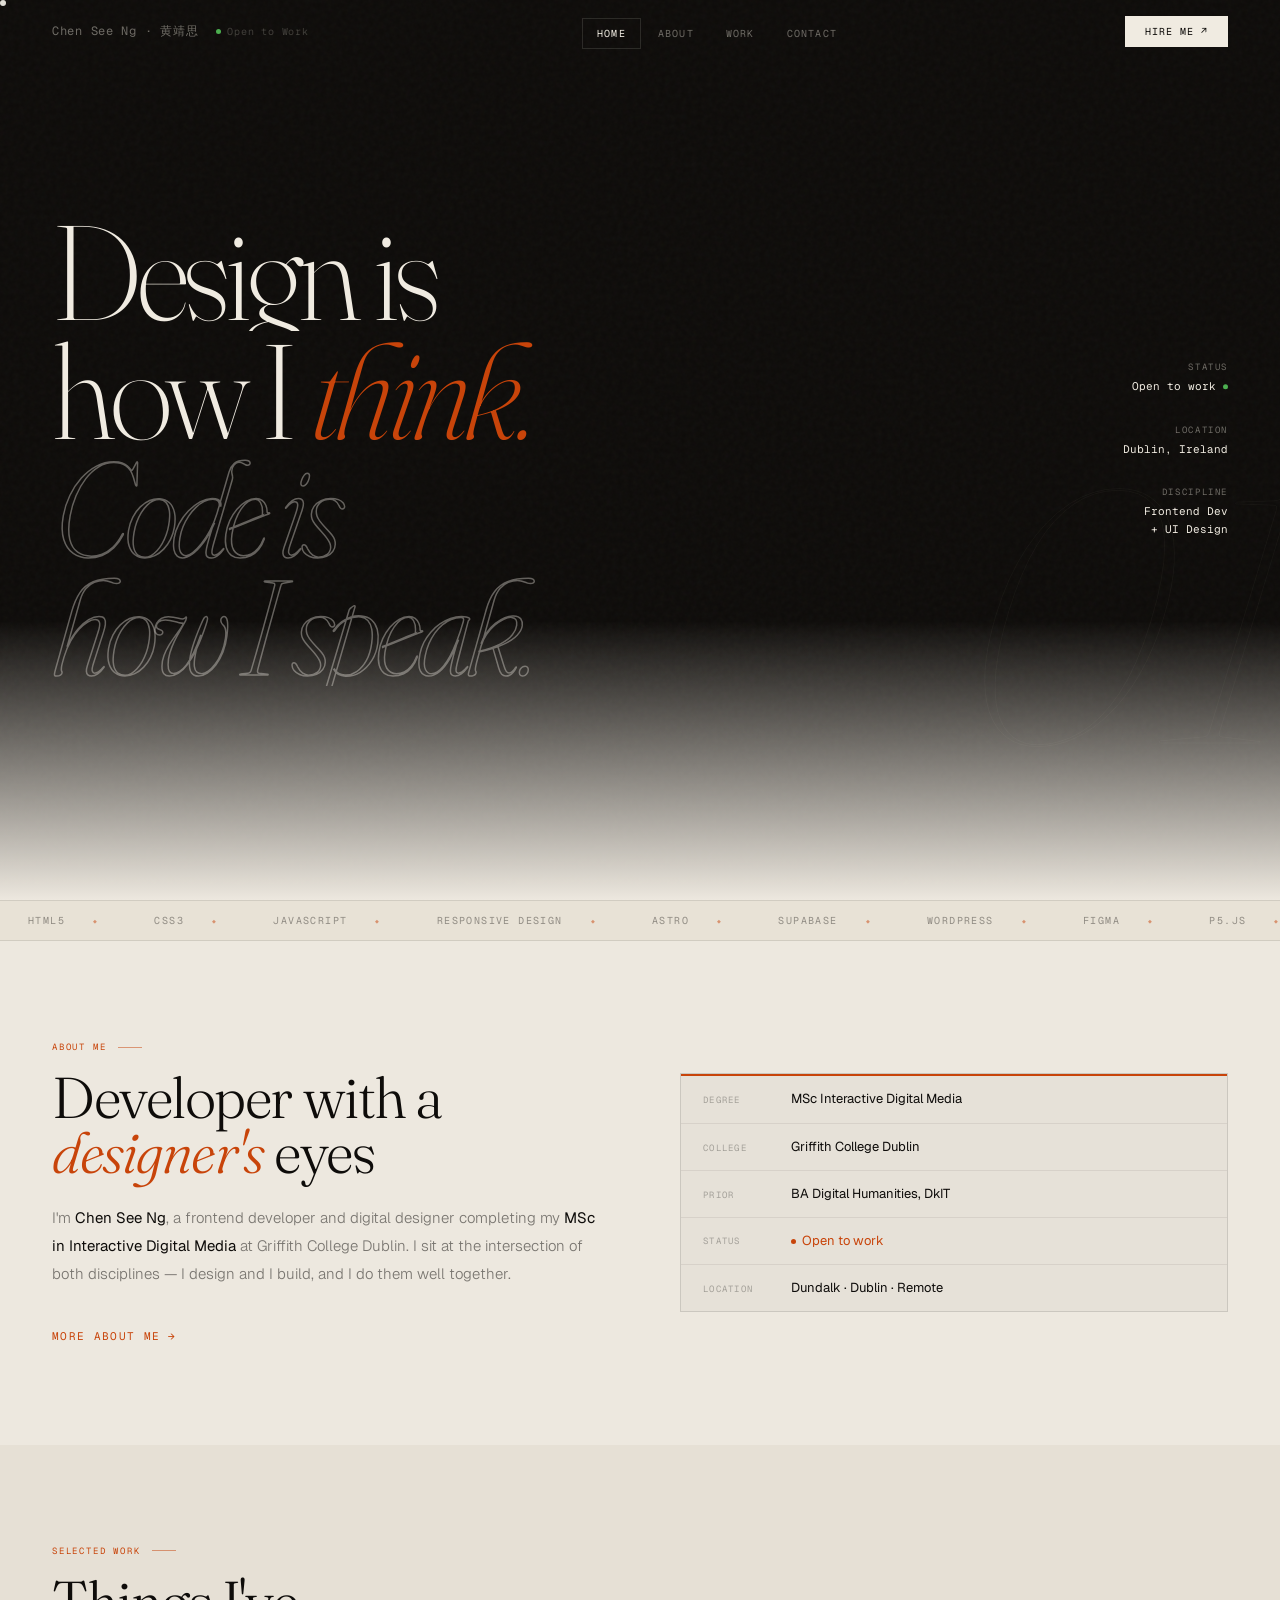
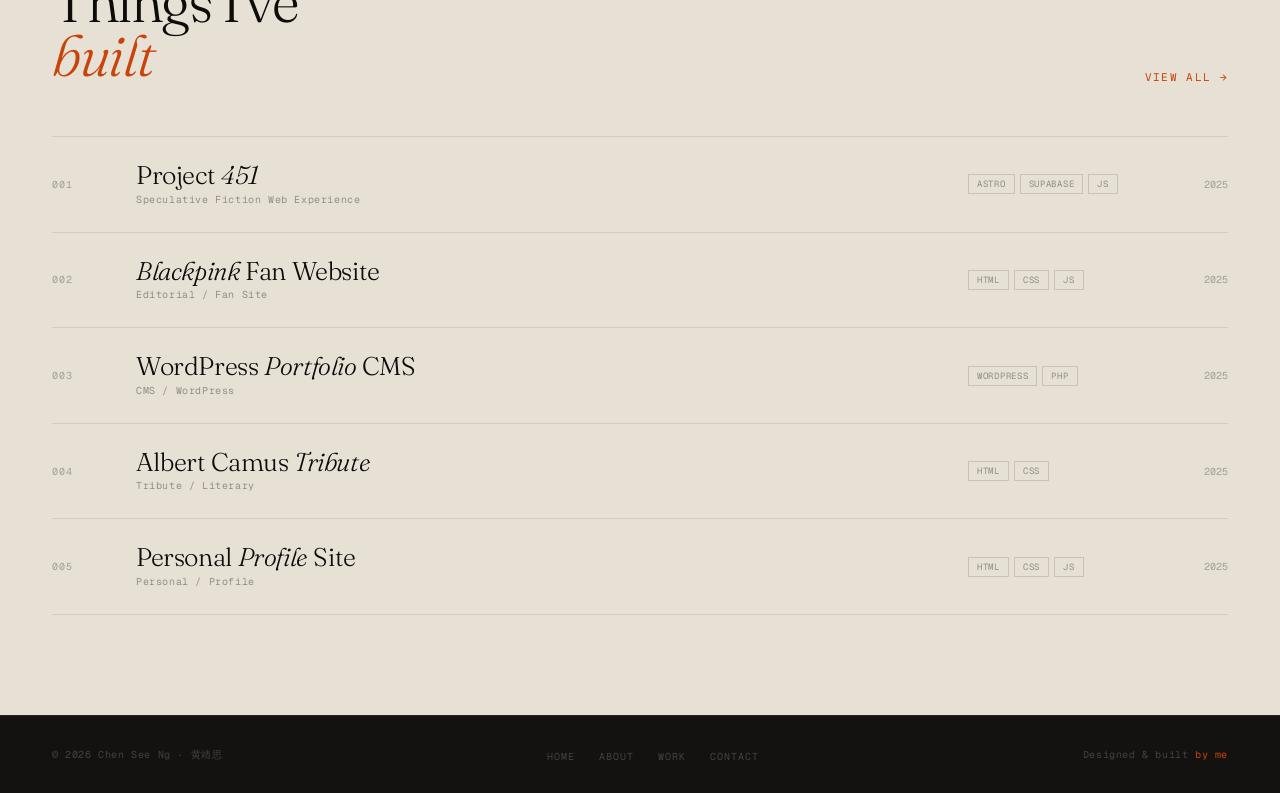
==== commit dacf3cea: "delete scroll hint" ====
--- a/index.html
+++ b/index.html
@@ -68,12 +68,6 @@
         <div class="meta-label">Discipline</div>
         <div class="meta-val">Frontend Dev<br>+ UI Design</div>
       </div>
-    </div>
-
-    <!-- Scroll indicator -->
-    <div class="scroll-hint">
-      <div class="scroll-line"></div>
-      <div class="scroll-text">Scroll</div>
     </div>
 
     <!-- Bottom name + description -->
--- a/css/style.css
+++ b/css/style.css
@@ -272,7 +272,7 @@
 }
 .hero-line.outline .hero-line-inner {
   color: transparent;
-  -webkit-text-stroke: 1.5px rgba(240,235,225,0.16);
+  -webkit-text-stroke: 1.5px rgba(240,235,225,0.38);
   font-style: italic;
 }
 .hero-line .ac {
@@ -297,40 +297,17 @@
 .meta-label {
   font-family: var(--mono); font-size: 9px;
   letter-spacing: .18em; text-transform: uppercase;
-  color: var(--dim); margin-bottom: 5px;
+  color: var(--muted); margin-bottom: 5px;
 }
 .meta-val {
   font-family: var(--mono); font-size: 11px;
-  color: var(--muted); line-height: 1.6;
+  color: var(--cream); line-height: 1.6;
 }
 .meta-status { display: flex; align-items: center; gap: 7px; justify-content: flex-end; }
 .meta-dot {
   width: 5px; height: 5px; border-radius: 50%;
   background: #4CAF50;
   animation: dotPulse 2.5s ease-in-out infinite;
-}
-
-/* Scroll hint */
-.scroll-hint {
-  position: absolute; bottom: 88px; left: 52px;
-  z-index: 2;
-  display: flex; flex-direction: column; align-items: center; gap: 10px;
-  opacity: 0; animation: fadeIn .8s 1.2s forwards;
-}
-@keyframes fadeIn { from { opacity: 0; } to { opacity: 1; } }
-.scroll-line {
-  width: 1px; height: 44px;
-  background: linear-gradient(to bottom, transparent, rgba(240,235,225,.2));
-  animation: scrollPulse 2.2s ease-in-out infinite;
-}
-@keyframes scrollPulse {
-  0%,100% { opacity: .3; } 50% { opacity: .9; }
-}
-.scroll-text {
-  font-family: var(--mono); font-size: 9px;
-  letter-spacing: .2em; text-transform: uppercase;
-  color: var(--dim); writing-mode: vertical-rl;
-  transform: rotate(180deg);
 }
 
 /* Hero bottom bar */
@@ -1076,7 +1053,6 @@
   .hero-meta-right { display: none; }
   .hero-bottom { padding: 0 24px 48px; flex-direction: column; align-items: flex-start; gap: 20px; }
   .hero-desc { text-align: left; }
-  .scroll-hint { display: none; }
   .section-pad, .section-pad-sm { padding: 72px 24px; }
   .about-preview { grid-template-columns: 1fr; }
   .proj-row { grid-template-columns: 48px 1fr; gap: 14px; }
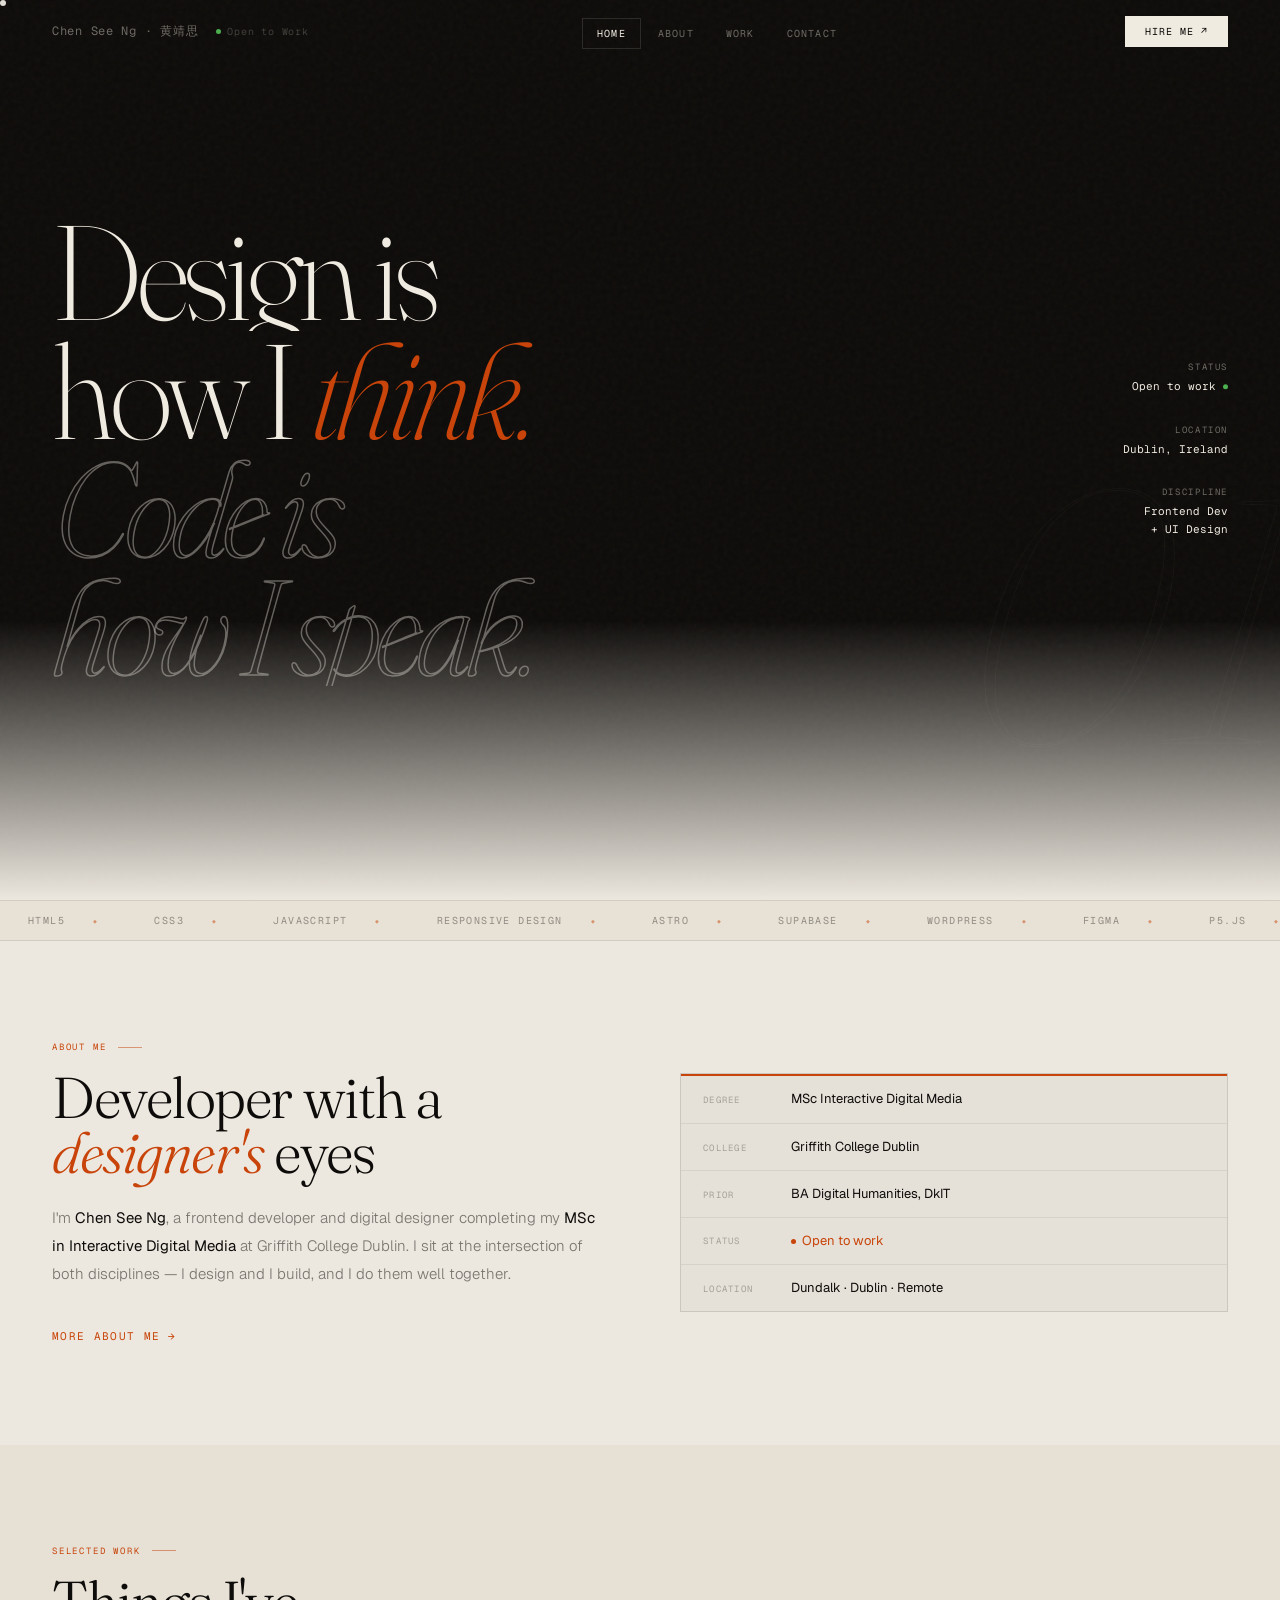
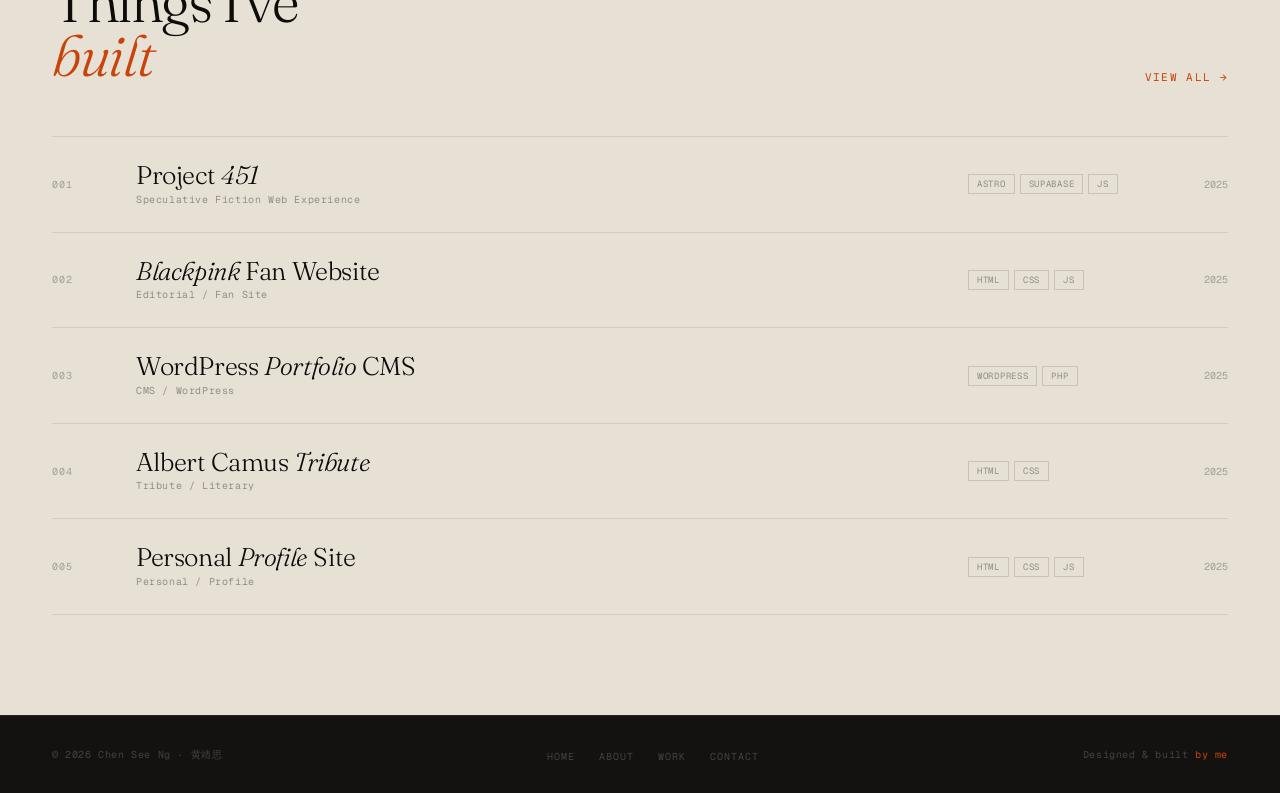
==== commit b77f9b51: "delete cs-back" ====
--- a/index.html
+++ b/index.html
@@ -70,14 +70,11 @@
       </div>
     </div>
 
-    <!-- Bottom name + description -->
+    <!-- Bottom name -->
     <div class="hero-bottom">
-      <div class="hero-name">Chen See Ng · 黄靖思</div>
-      <p class="hero-desc">
-        Frontend developer with a designer's eye —<br>
-        <em>quiet work, considered craft.</em>
-      </p>
-    </div>
+  <div class="hero-name">Chen See Ng · 黄靖思</div>
+  <div style="font-family:'Geist Mono',monospace; font-size:10px; letter-spacing:.20em; text-transform:uppercase; color:rgba(240,235,225,0.28)">Portfolio</div>
+</div>
 
   </section>
 
--- a/css/style.css
+++ b/css/style.css
@@ -312,28 +312,35 @@
 
 /* Hero bottom bar */
 .hero-bottom {
-  position: relative; z-index: 2;
+  position: relative; 
+  z-index: 5;
   padding: 0 52px 52px;
-  display: flex; align-items: flex-end;
-  justify-content: space-between; gap: 48px;
-  opacity: 0; animation: fadeIn .8s .95s forwards;
-}
+  display: flex; 
+  align-items: flex-end;
+  justify-content: space-between; 
+  gap: 48px;
+  opacity: 0; 
+  animation: fadeIn .8s .95s forwards;
+}
+
 .hero-name {
-  font-family: var(--mono); font-size: 11px;
-  letter-spacing: .20em; text-transform: uppercase;
+  font-family: var(--mono); 
+  font-size: 11px;
+  letter-spacing: .20em; 
+  text-transform: uppercase;
   color: var(--muted);
-  display: flex; align-items: center; gap: 14px;
-}
+  display: flex; 
+  align-items: center; 
+  gap: 14px;
+}
+
 .hero-name::before {
-  content: ''; display: block;
-  width: 28px; height: 1px; background: var(--accent);
-}
-.hero-desc {
-  font-family: var(--sans); font-size: 14px;
-  line-height: 1.8; color: var(--muted);
-  font-weight: 300; max-width: 300px; text-align: right;
-}
-.hero-desc em { font-style: normal; color: var(--cream); }
+  content: ''; 
+  display: block;
+  width: 28px; 
+  height: 1px; 
+  background: var(--accent);
+}
 
 /* Background decorative number */
 .hero-bg-num {
@@ -514,12 +521,15 @@
 /* ── 11. DARK HERO (inner pages) ── */
 .page-hero {
   min-height: 60vh;
-  position: relative; overflow: hidden;
-  display: flex; flex-direction: column;
+  position: relative; 
+  overflow: hidden;
+  display: flex; 
+  flex-direction: column;
   justify-content: flex-end;
-  padding: 140px 52px 100px;
+  padding: 160px 52px 100px;
   background: var(--bg);
 }
+
 .page-hero::before {
   content: '';
   position: absolute; inset: 0;
@@ -546,7 +556,6 @@
   color: var(--accent); margin-bottom: 20px;
   position: relative; z-index: 2;
   display: flex; align-items: center; gap: 12px;
-  opacity: 0; animation: fadeIn .6s .1s forwards;
 }
 .ph-label::before {
   content: ''; display: block;
@@ -558,7 +567,6 @@
   line-height: .9; letter-spacing: -.04em;
   color: var(--cream);
   position: relative; z-index: 2;
-  opacity: 0; animation: fadeIn .7s .2s forwards;
 }
 .ph-h1 em { font-style: italic; color: var(--accent); }
 .ph-sub {
@@ -566,7 +574,6 @@
   line-height: 1.75; color: var(--muted);
   font-weight: 300; max-width: 480px; margin-top: 24px;
   position: relative; z-index: 2;
-  opacity: 0; animation: fadeIn .7s .35s forwards;
 }
 
 
@@ -718,7 +725,13 @@
   letter-spacing: .06em; padding: 3px 8px;
   border: 1px solid rgba(14,12,10,0.10); color: rgba(14,12,10,0.35);
 }
-.pc-links { display: flex; gap: 7px; margin-top: auto; }
+.pc-links { 
+  display: flex; 
+  gap: 7px; 
+  margin-top: auto; 
+  padding-top: 20px;
+}
+
 .pc-link {
   font-family: var(--mono); font-size: 9px;
   letter-spacing: .10em; text-transform: uppercase;
@@ -911,22 +924,12 @@
 
 /* ── 15. CASE STUDY ── */
 .cs-hero { /* inherits .page-hero */ }
-.cs-back {
-  font-family: var(--mono); font-size: 10px;
-  letter-spacing: .12em; text-transform: uppercase;
-  color: var(--muted); display: inline-flex; align-items: center;
-  gap: 8px; margin-bottom: 32px;
-  position: relative; z-index: 2;
-  transition: color .2s, gap .2s;
-  opacity: 0; animation: fadeIn .6s .1s forwards;
-}
-.cs-back:hover { color: var(--cream); gap: 14px; }
+
 .cs-type {
   font-family: var(--mono); font-size: 10px;
   letter-spacing: .16em; text-transform: uppercase;
   color: var(--accent); margin-bottom: 14px;
   position: relative; z-index: 2;
-  opacity: 0; animation: fadeIn .6s .15s forwards;
 }
 .cs-title {
   font-family: var(--serif); font-weight: 200;
@@ -934,48 +937,87 @@
   line-height: .92; letter-spacing: -.04em;
   color: var(--cream); margin-bottom: 24px;
   position: relative; z-index: 2;
-  opacity: 0; animation: fadeIn .7s .2s forwards;
 }
 .cs-title em { font-style: italic; color: var(--accent); }
 .cs-meta-row {
   display: flex; gap: 44px; padding-top: 24px;
   border-top: 1px solid rgba(240,235,225,0.08);
   position: relative; z-index: 2;
-  opacity: 0; animation: fadeIn .7s .35s forwards;
   flex-wrap: wrap;
 }
 .cs-meta-label {
-  font-family: var(--mono); font-size: 9px;
-  letter-spacing: .14em; text-transform: uppercase;
-  color: var(--dim); margin-bottom: 5px;
+  font-family: var(--mono); 
+  font-size: 9px;
+  letter-spacing: .14em; 
+  text-transform: uppercase;
+  color: var(--dim); 
+  margin-bottom: 5px;
 }
 .cs-meta-val {
-  font-family: var(--sans); font-size: 13px;
-  color: var(--muted); font-weight: 400;
-}
-.cs-live { color: var(--accent); transition: opacity .2s; }
-.cs-live:hover { opacity: .7; }
-
-.cs-body { padding: 80px 52px; max-width: 1200px; margin: 0 auto; }
-.cs-section { margin-bottom: 68px; }
+  font-family: var(--sans); 
+  font-size: 13px;
+  color: var(--muted); 
+  font-weight: 400;
+}
+.cs-live { 
+  color: var(--accent); 
+  transition: opacity .2s; 
+}
+
+.cs-live:hover { 
+  opacity: .7; 
+}
+
+.cs-body { 
+  padding: 80px 52px; 
+  max-width: 1200px; 
+  margin: 0 auto; 
+  background: #EDE8DF;
+  color: #0E0C0A;
+}
+
+.cs-section { 
+  margin-bottom: 68px; 
+}
+
 .cs-section-label {
-  font-family: var(--mono); font-size: 9px;
-  letter-spacing: .18em; text-transform: uppercase;
-  color: var(--accent); padding-bottom: 10px;
-  border-bottom: 1px solid rgba(14,12,10,0.08); margin-bottom: 22px;
-}
+  font-family: var(--mono); 
+  font-size: 9px;
+  letter-spacing: .18em; 
+  text-transform: uppercase;
+  color: var(--accent); 
+  padding-bottom: 10px;
+  border-bottom: 1px solid rgba(14,12,10,0.08); 
+  margin-bottom: 22px;
+}
+
 .cs-h3 {
-  font-family: var(--serif); font-size: 30px;
-  font-style: italic; font-weight: 300;
-  color: var(--ink); margin-bottom: 18px; line-height: 1.1;
-}
+  font-family: var(--serif); 
+  font-size: 30px;
+  font-style: italic; 
+  font-weight: 300;
+  color: var(--ink); 
+  margin-bottom: 18px; 
+  line-height: 1.1;
+}
+
 .cs-section-body {
-  font-family: var(--sans); font-size: 15px;
-  line-height: 1.88; color: rgba(14,12,10,0.50);
-  font-weight: 300; max-width: 720px;
-}
-.cs-section-body strong { color: var(--ink); font-weight: 400; }
-.cs-section-body p + p { margin-top: 16px; }
+  font-family: var(--sans); 
+  font-size: 15px;
+  line-height: 1.88; 
+  color: rgba(14,12,10,0.50);
+  font-weight: 300; 
+  max-width: 720px;
+}
+
+.cs-section-body strong { 
+  color: var(--ink); 
+  font-weight: 400; 
+}
+.cs-section-body p + p { 
+  margin-top: 16px; 
+}
+
 .cs-img-placeholder {
   width: 100%; aspect-ratio: 16/9;
   background: rgba(14,12,10,0.04);
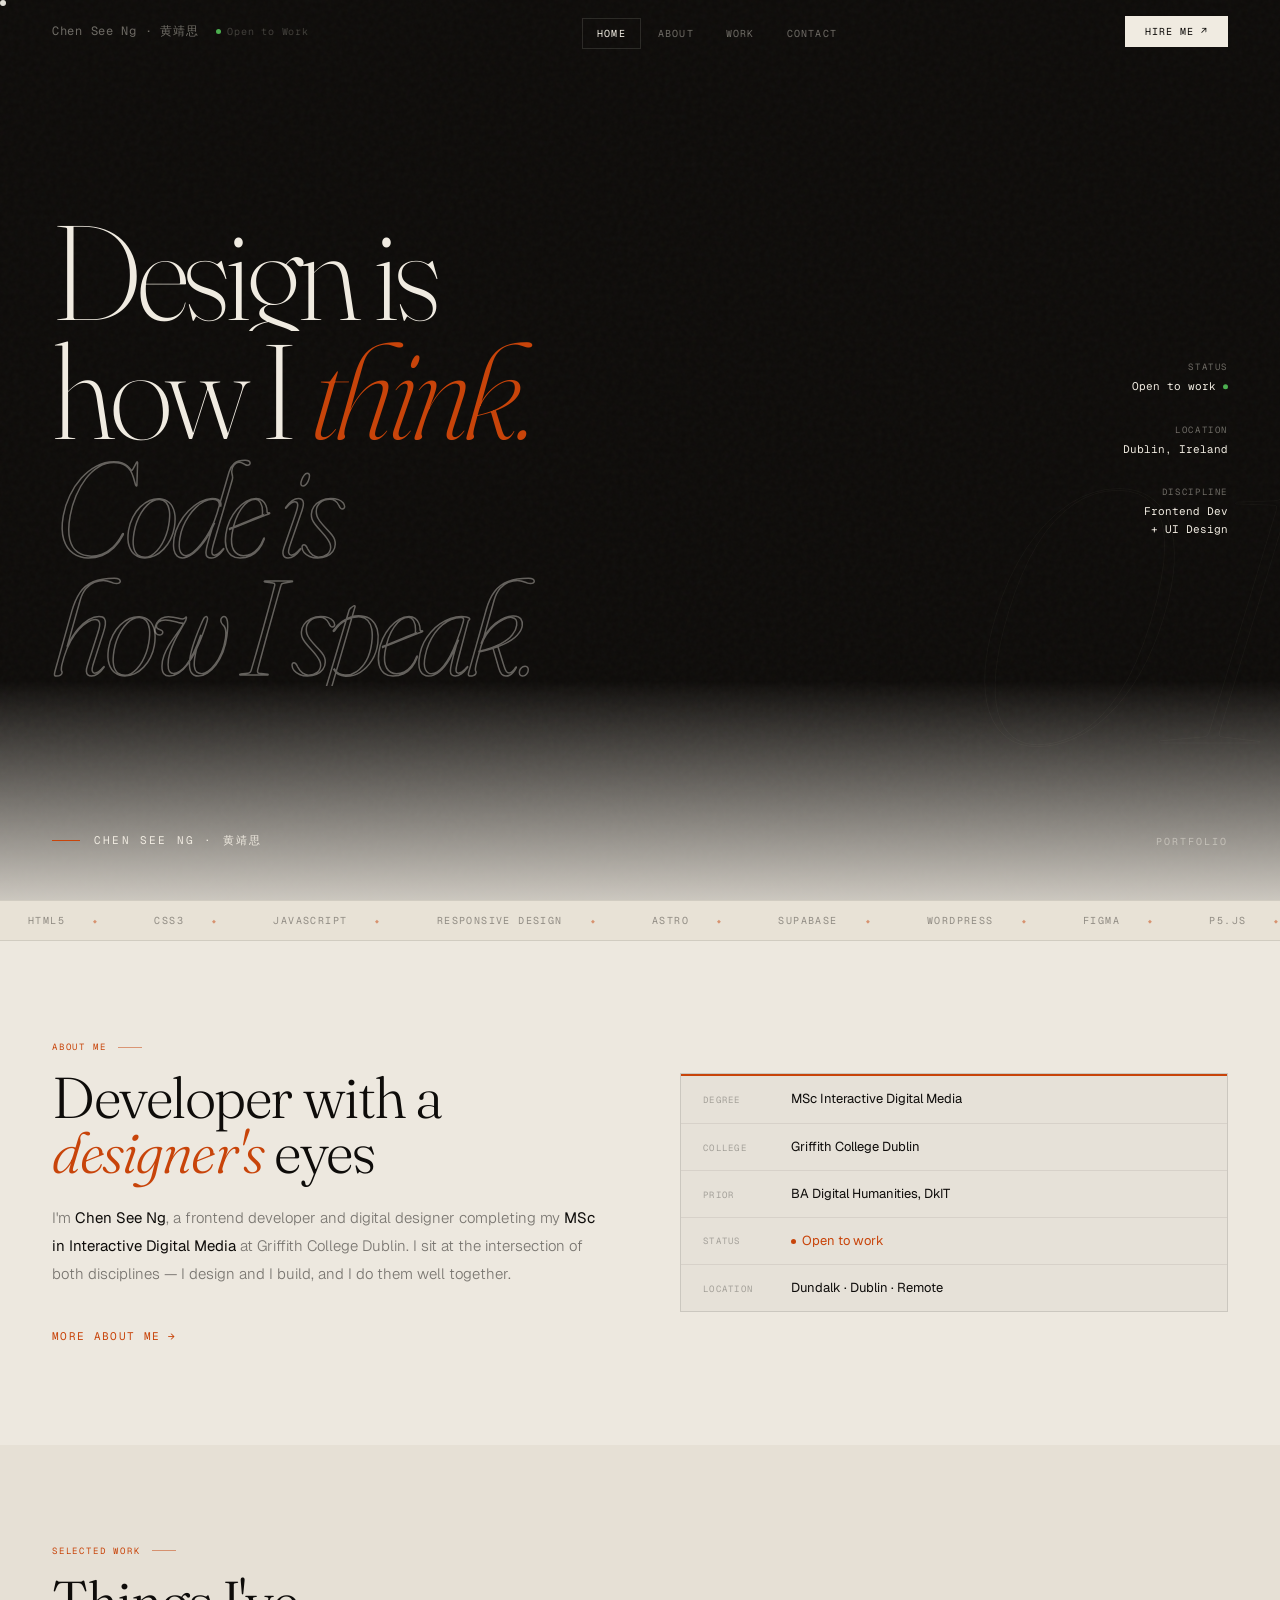
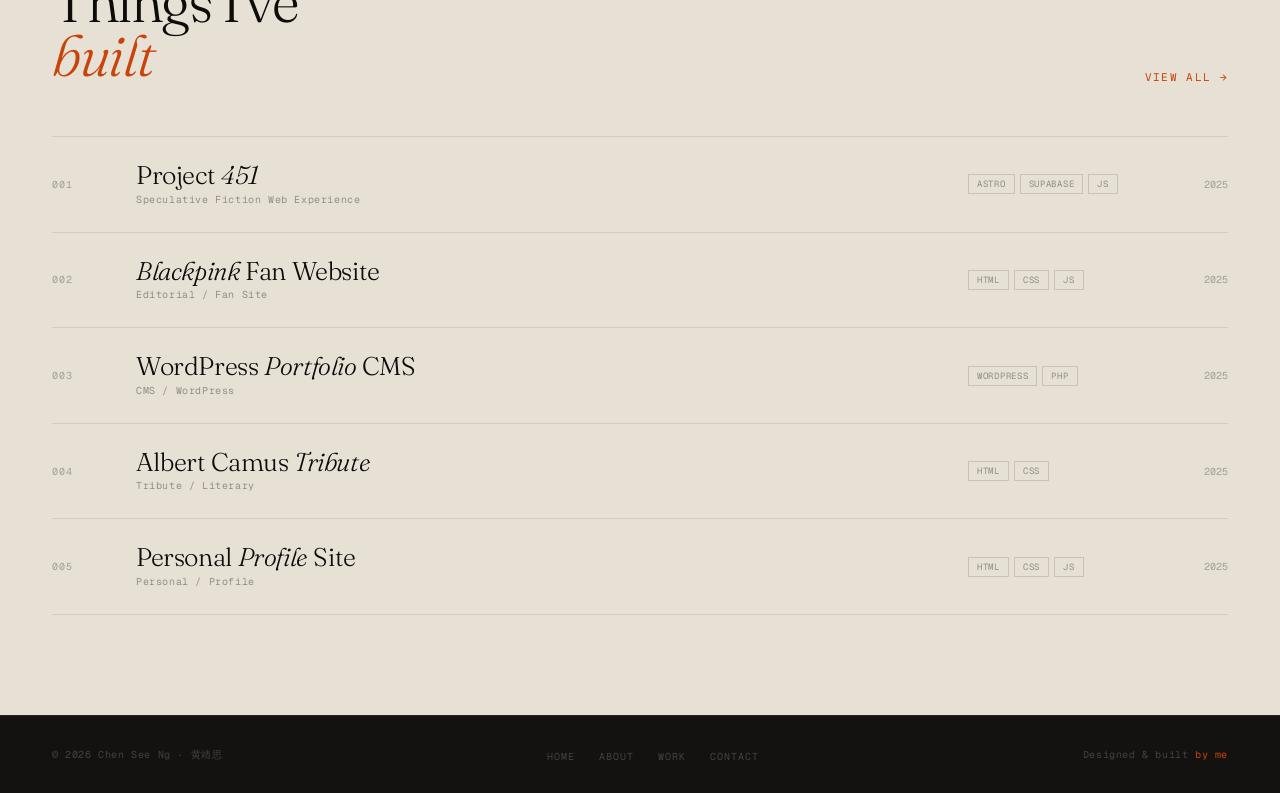
==== commit 593404b3: "debug" ====
--- a/index.html
+++ b/index.html
@@ -71,11 +71,10 @@
     </div>
 
     <!-- Bottom name -->
-    <div class="hero-bottom">
-  <div class="hero-name">Chen See Ng · 黄靖思</div>
-  <div style="font-family:'Geist Mono',monospace; font-size:10px; letter-spacing:.20em; text-transform:uppercase; color:rgba(240,235,225,0.28)">Portfolio</div>
+    <div class="hero-bottom" style="position:relative; z-index:10; opacity:1; background:transparent;">
+  <div class="hero-name" style="color:#F0EBE1 !important;">Chen See Ng · 黄靖思</div>
+  <div style="font-family:'Geist Mono',monospace; font-size:10px; letter-spacing:.20em; text-transform:uppercase; color:rgba(240,235,225,0.5);">Portfolio</div>
 </div>
-
   </section>
 
   <!-- MARQUEE — sits on cream, bridges hero to content -->
--- a/css/style.css
+++ b/css/style.css
@@ -236,9 +236,9 @@
 #hero::after {
   content: '';
   position: absolute; bottom: 0; left: 0; right: 0;
-  height: 280px;
-  background: linear-gradient(to bottom, transparent, #EDE8DF);
-  pointer-events: none; z-index: 3;
+  height: 220px;
+  background: linear-gradient(to bottom, transparent 0%, rgba(237,232,223,0.85) 100%);
+  pointer-events: none; z-index: 5;
 }
 
 /* Big headline — absolute, fills full viewport */
@@ -520,13 +520,13 @@
 
 /* ── 11. DARK HERO (inner pages) ── */
 .page-hero {
-  min-height: 60vh;
+  min-height: 65vh;
   position: relative; 
   overflow: hidden;
   display: flex; 
   flex-direction: column;
   justify-content: flex-end;
-  padding: 160px 52px 100px;
+  padding: 180px 52px 80px;
   background: var(--bg);
 }
 
@@ -910,7 +910,7 @@
   background: #EDE8DF; padding: 32px 28px; transition: background .3s;
 }
 .avail-card:hover { background: #E6E0D5; }
-.avail-icon { font-size: 22px; margin-bottom: 14px; }
+
 .avail-title {
   font-family: var(--serif); font-size: 20px;
   font-style: italic; font-weight: 300;
@@ -926,25 +926,45 @@
 .cs-hero { /* inherits .page-hero */ }
 
 .cs-type {
-  font-family: var(--mono); font-size: 10px;
-  letter-spacing: .16em; text-transform: uppercase;
-  color: var(--accent); margin-bottom: 14px;
-  position: relative; z-index: 2;
-}
+  font-family: var(--mono); 
+  font-size: 10px;
+  letter-spacing: .16em; 
+  text-transform: uppercase;
+  color: var(--accent); 
+  margin-top: 50px;
+  position: relative; 
+  z-index: 2;
+  margin-left: 20px;
+}
+
 .cs-title {
-  font-family: var(--serif); font-weight: 200;
+  font-family: var(--serif); 
+  font-weight: 200;
   font-size: clamp(44px, 6.5vw, 90px);
-  line-height: .92; letter-spacing: -.04em;
-  color: var(--cream); margin-bottom: 24px;
-  position: relative; z-index: 2;
-}
-.cs-title em { font-style: italic; color: var(--accent); }
+  line-height: .92; 
+  letter-spacing: -.04em;
+  color: var(--cream); 
+  margin-top: 40px;
+  position: relative; 
+  z-index: 2;
+  margin-left: 20px;
+}
+.cs-title em { 
+  font-style: italic; 
+  color: var(--accent); 
+}
+
 .cs-meta-row {
-  display: flex; gap: 44px; padding-top: 24px;
+  display: flex; 
+  gap: 44px; 
+  padding-top: 24px;
   border-top: 1px solid rgba(240,235,225,0.08);
-  position: relative; z-index: 2;
+  position: relative; 
+  z-index: 2;
   flex-wrap: wrap;
-}
+  justify-content: center;
+}
+
 .cs-meta-label {
   font-family: var(--mono); 
   font-size: 9px;
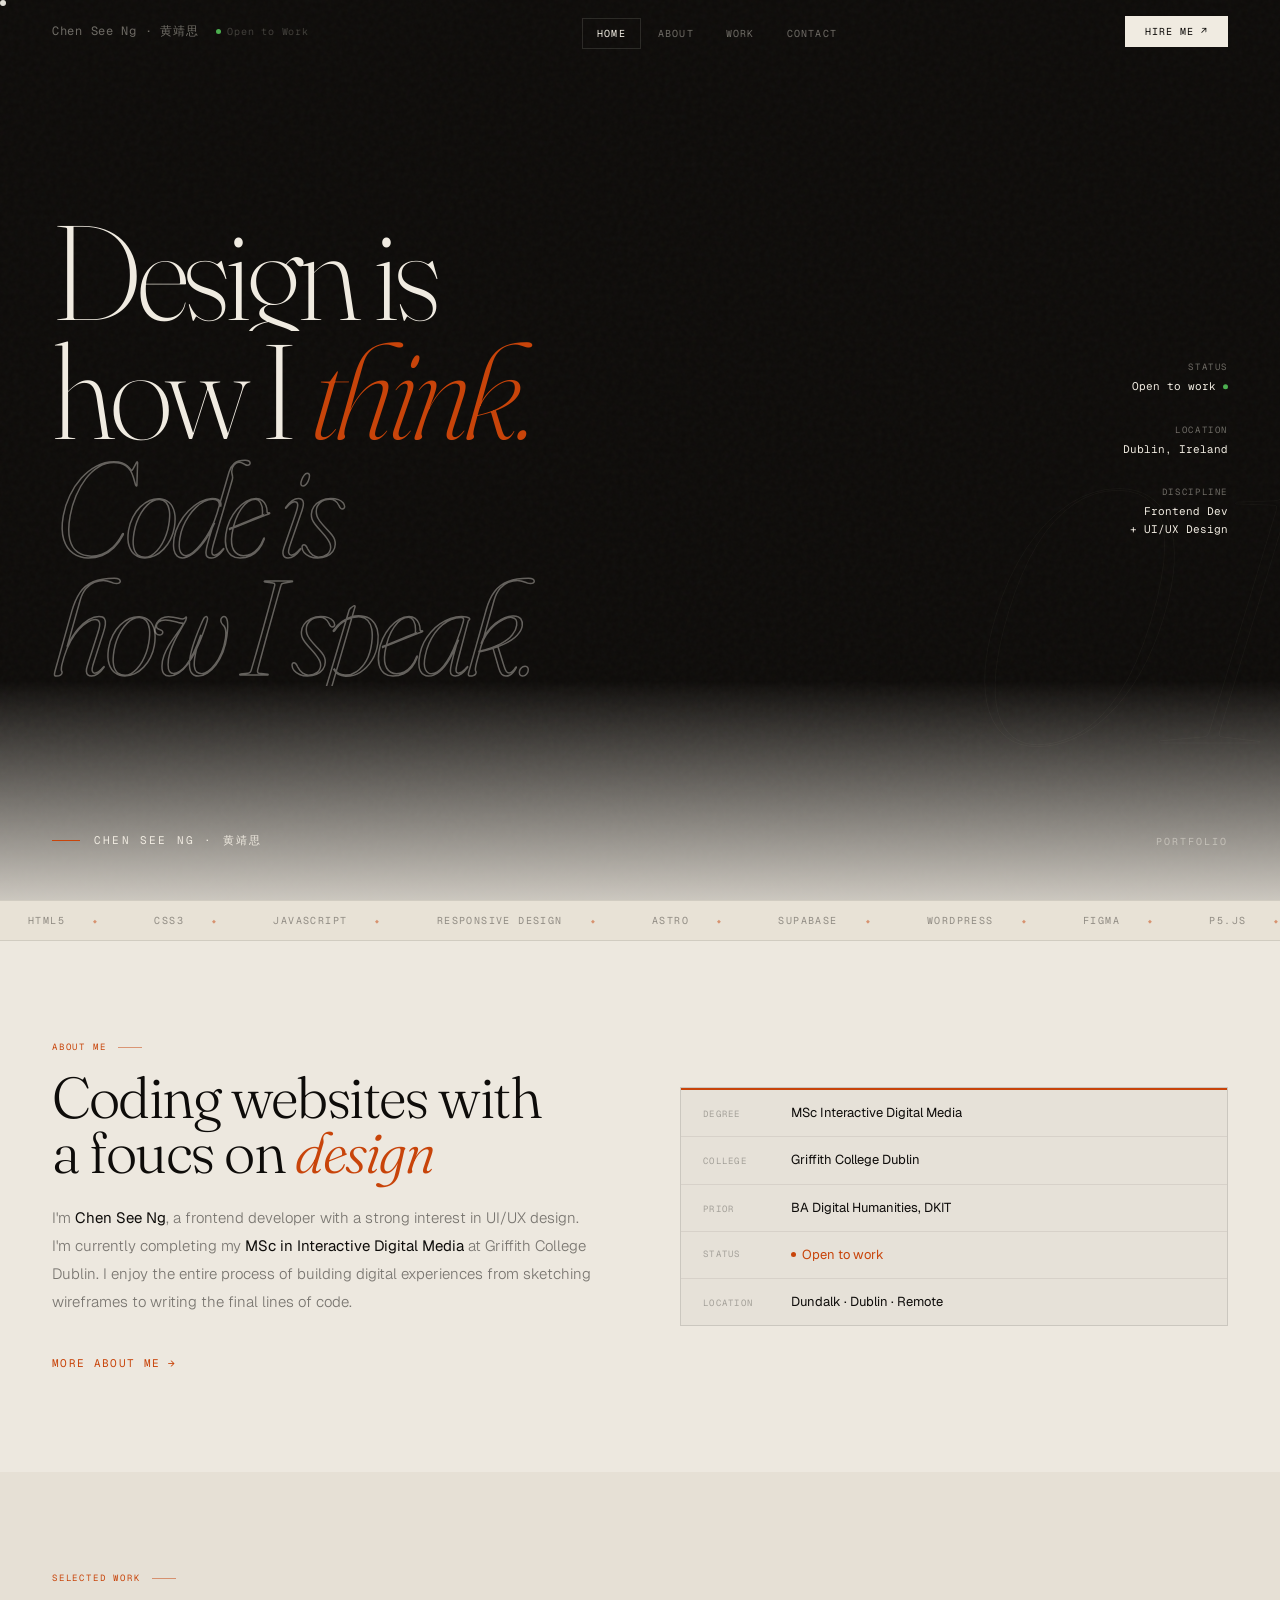
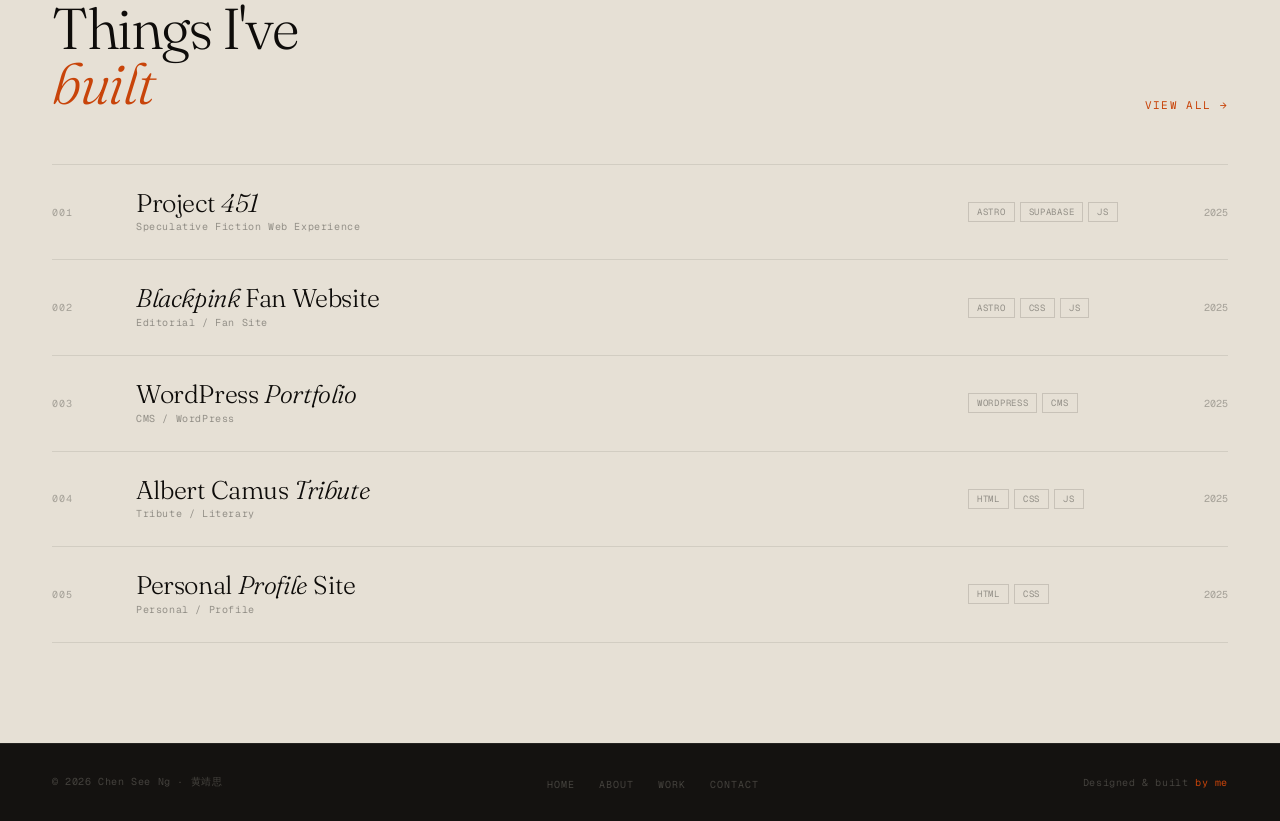
==== commit a3d5b3ae: "change case study 001" ====
--- a/index.html
+++ b/index.html
@@ -66,7 +66,7 @@
       </div>
       <div class="meta-block">
         <div class="meta-label">Discipline</div>
-        <div class="meta-val">Frontend Dev<br>+ UI Design</div>
+        <div class="meta-val">Frontend Dev<br>+ UI/UX Design</div>
       </div>
     </div>
 
@@ -89,8 +89,8 @@
       <div class="marquee-item">WordPress</div>
       <div class="marquee-item">Figma</div>
       <div class="marquee-item">p5.js</div>
-      <div class="marquee-item">Visual Communication</div>
-      <div class="marquee-item">UI Design</div>
+      <div class="marquee-item">Phothoshop</div>
+      <div class="marquee-item">UI/UX Design</div>
       <div class="marquee-item">Typography</div>
       <div class="marquee-item">Git / GitHub</div>
       <!-- duplicate -->
@@ -103,8 +103,8 @@
       <div class="marquee-item">WordPress</div>
       <div class="marquee-item">Figma</div>
       <div class="marquee-item">p5.js</div>
-      <div class="marquee-item">Visual Communication</div>
-      <div class="marquee-item">UI Design</div>
+      <div class="marquee-item">Photoshop</div>
+      <div class="marquee-item">UI/UX Design</div>
       <div class="marquee-item">Typography</div>
       <div class="marquee-item">Git / GitHub</div>
     </div>
@@ -115,12 +115,11 @@
     <div class="about-preview">
       <div class="reveal">
         <div class="s-label">About Me</div>
-        <h2 class="s-h2">Developer with a<br><em>designer's</em> eyes</h2>
+        <h2 class="s-h2">Coding websites with<br>a foucs on <em>design</em></h2>
         <p class="ap-body">
-          I'm <strong>Chen See Ng</strong>, a frontend developer and digital designer
-          completing my <strong>MSc in Interactive Digital Media</strong> at Griffith College Dublin.
-          I sit at the intersection of both disciplines — I design and I build,
-          and I do them well together.
+          I'm <strong>Chen See Ng</strong>, a frontend developer with a strong interest in UI/UX design.
+          I'm currently completing my <strong>MSc in Interactive Digital Media</strong> at Griffith College Dublin.
+          I enjoy the entire process of building digital experiences from sketching wireframes to writing the final lines of code.
         </p>
         <a href="about.html" class="btn-text-dark">More about me →</a>
       </div>
@@ -137,7 +136,7 @@
           </div>
           <div class="cv-row">
             <div class="cv-key">Prior</div>
-            <div class="cv-val">BA Digital Humanities, DkIT</div>
+            <div class="cv-val">BA Digital Humanities, DKIT</div>
           </div>
           <div class="cv-row">
             <div class="cv-key">Status</div>
@@ -183,46 +182,46 @@
           <div class="pr-type">Editorial / Fan Site</div>
         </div>
         <div class="pr-tags">
+          <span class="pr-tag">Astro</span>
+          <span class="pr-tag">CSS</span>
+          <span class="pr-tag">JS</span>
+        </div>
+        <div class="pr-year">2025</div>
+      </a>
+      <a href="case-study-wordpress.html" class="proj-row reveal">
+        <span class="pr-num">003</span>
+        <div class="pr-info">
+          <div class="pr-name">WordPress <em>Portfolio</em></div>
+          <div class="pr-type">CMS / WordPress</div>
+        </div>
+        <div class="pr-tags">
+          <span class="pr-tag">WordPress</span>
+          <span class="pr-tag">CMS</span>
+        </div>
+        <div class="pr-year">2025</div>
+      </a>
+      <a href="case-study-camus.html" class="proj-row reveal">
+        <span class="pr-num">004</span>
+        <div class="pr-info">
+          <div class="pr-name">Albert Camus <em>Tribute</em></div>
+          <div class="pr-type">Tribute / Literary</div>
+        </div>
+        <div class="pr-tags">
           <span class="pr-tag">HTML</span>
           <span class="pr-tag">CSS</span>
           <span class="pr-tag">JS</span>
         </div>
         <div class="pr-year">2025</div>
       </a>
-      <a href="case-study-wordpress.html" class="proj-row reveal">
-        <span class="pr-num">003</span>
-        <div class="pr-info">
-          <div class="pr-name">WordPress <em>Portfolio</em> CMS</div>
-          <div class="pr-type">CMS / WordPress</div>
-        </div>
-        <div class="pr-tags">
-          <span class="pr-tag">WordPress</span>
-          <span class="pr-tag">PHP</span>
-        </div>
-        <div class="pr-year">2025</div>
-      </a>
-      <a href="case-study-camus.html" class="proj-row reveal">
-        <span class="pr-num">004</span>
-        <div class="pr-info">
-          <div class="pr-name">Albert Camus <em>Tribute</em></div>
-          <div class="pr-type">Tribute / Literary</div>
+      <a href="case-study-profile.html" class="proj-row reveal">
+        <span class="pr-num">005</span>
+        <div class="pr-info">
+          <div class="pr-name">Personal <em>Profile</em> Site</div>
+          <div class="pr-type">Personal / Profile</div>
         </div>
         <div class="pr-tags">
           <span class="pr-tag">HTML</span>
           <span class="pr-tag">CSS</span>
-        </div>
-        <div class="pr-year">2025</div>
-      </a>
-      <a href="case-study-profile.html" class="proj-row reveal">
-        <span class="pr-num">005</span>
-        <div class="pr-info">
-          <div class="pr-name">Personal <em>Profile</em> Site</div>
-          <div class="pr-type">Personal / Profile</div>
-        </div>
-        <div class="pr-tags">
-          <span class="pr-tag">HTML</span>
-          <span class="pr-tag">CSS</span>
-          <span class="pr-tag">JS</span>
         </div>
         <div class="pr-year">2025</div>
       </a>
--- a/css/style.css
+++ b/css/style.css
@@ -187,7 +187,8 @@
 
 /* ── 04. REVEAL ANIMATION ── */
 .reveal {
-  opacity: 0; transform: translateY(28px);
+  opacity: 0; 
+  transform: translateY(28px);
   transition: opacity .75s ease, transform .75s cubic-bezier(.16,1,.3,1);
 }
 .reveal.in { opacity: 1; transform: none; }
